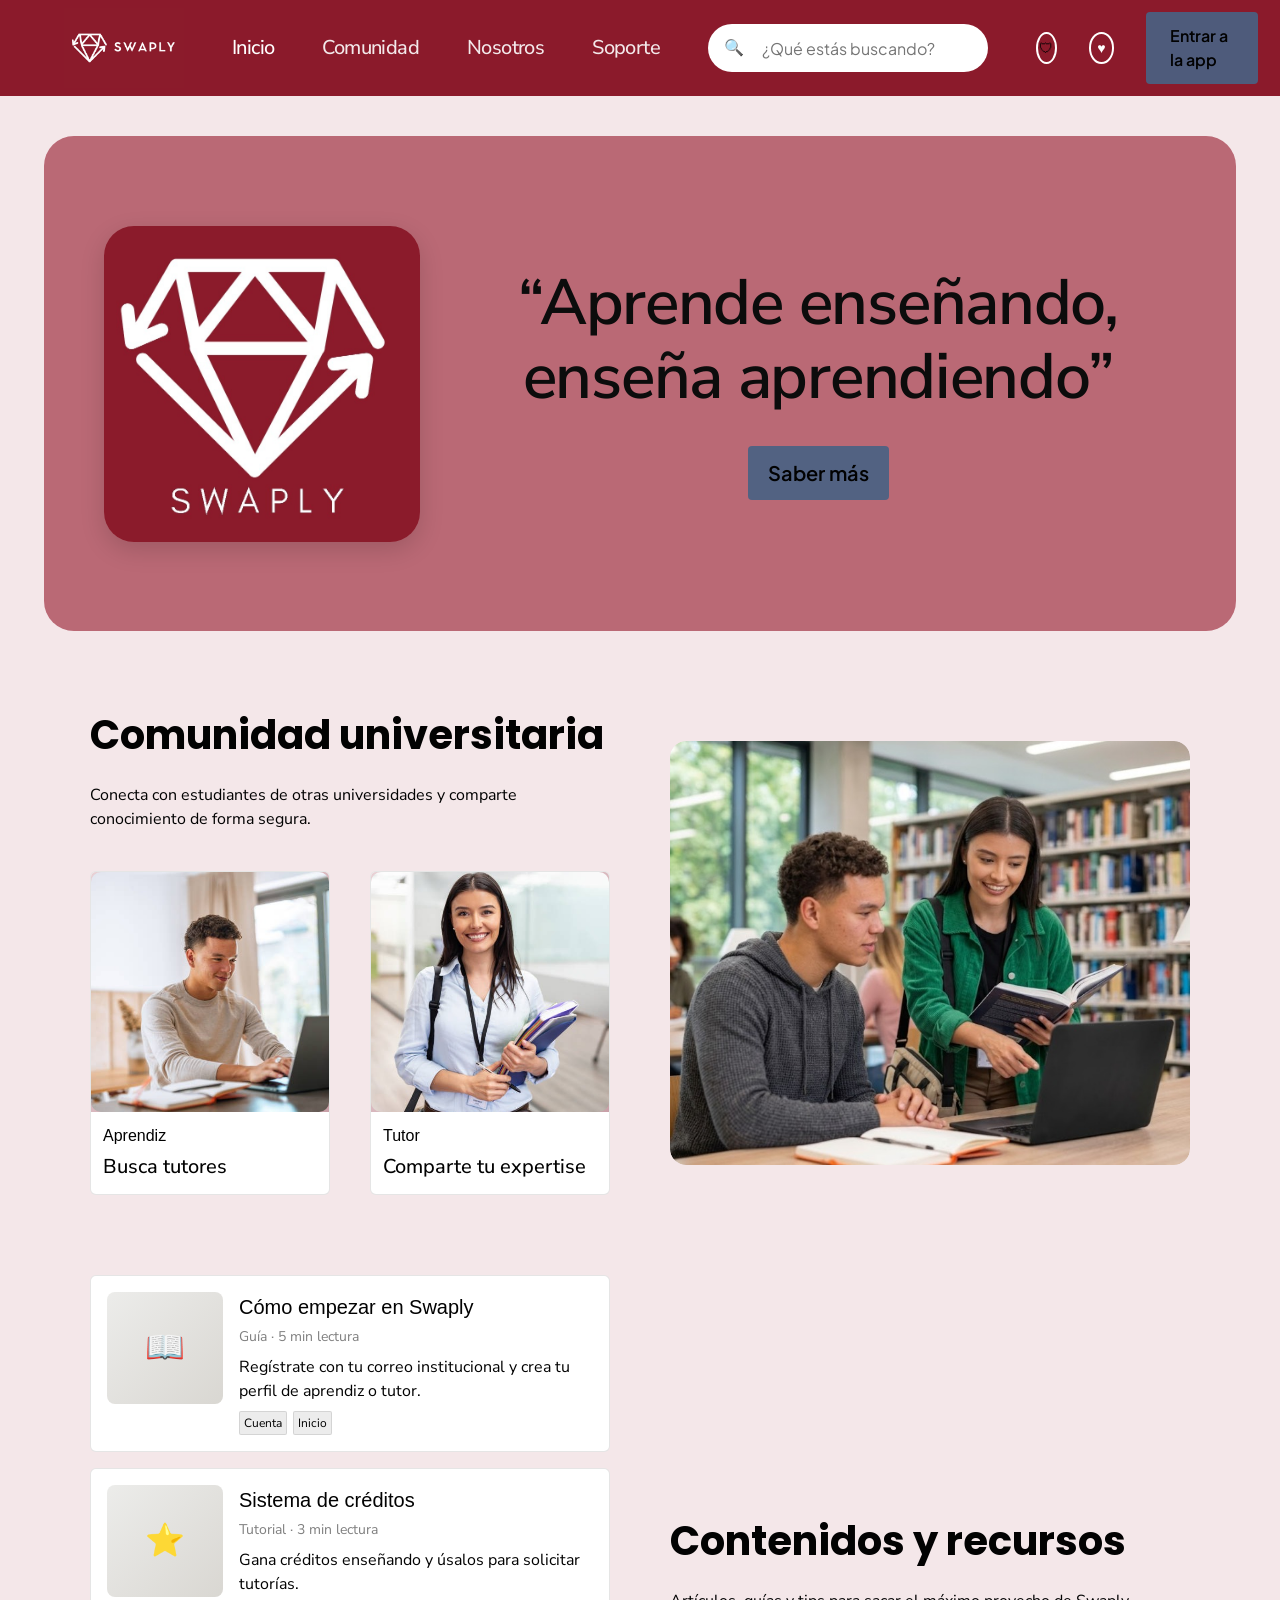
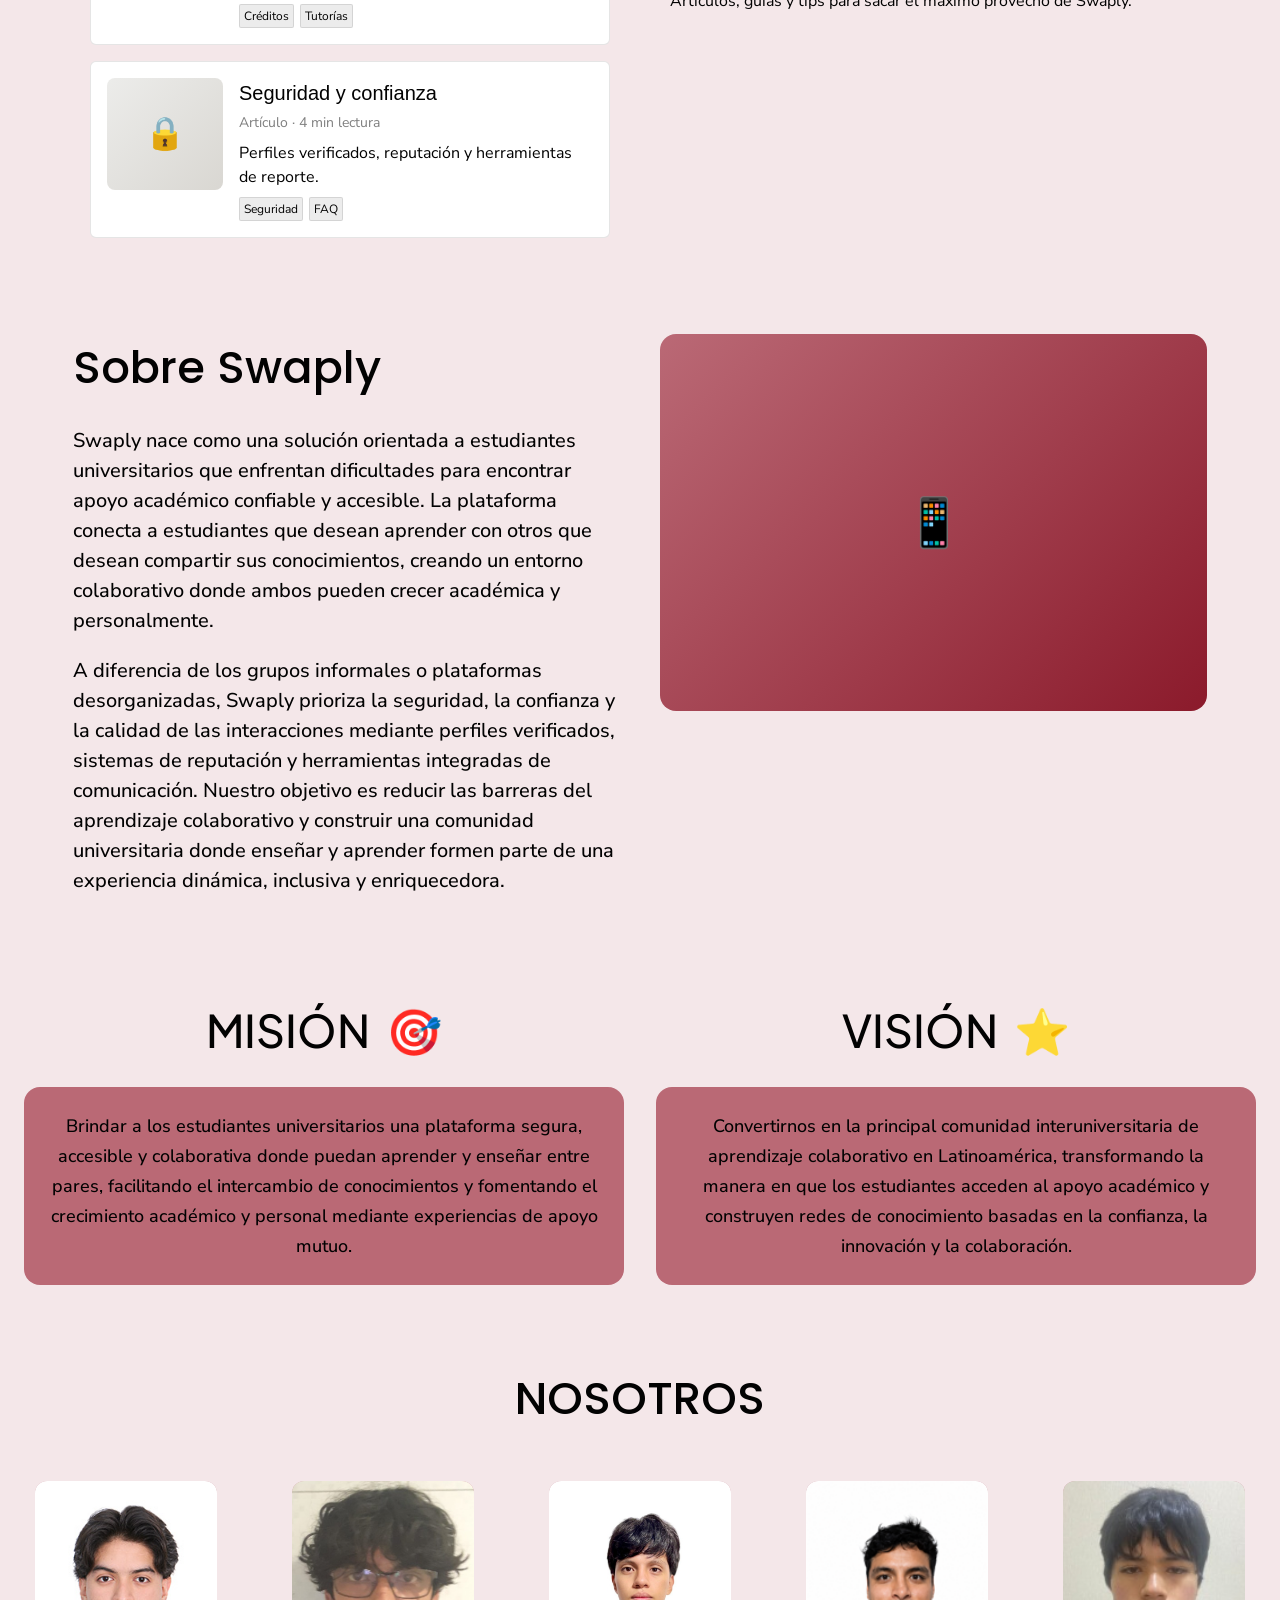
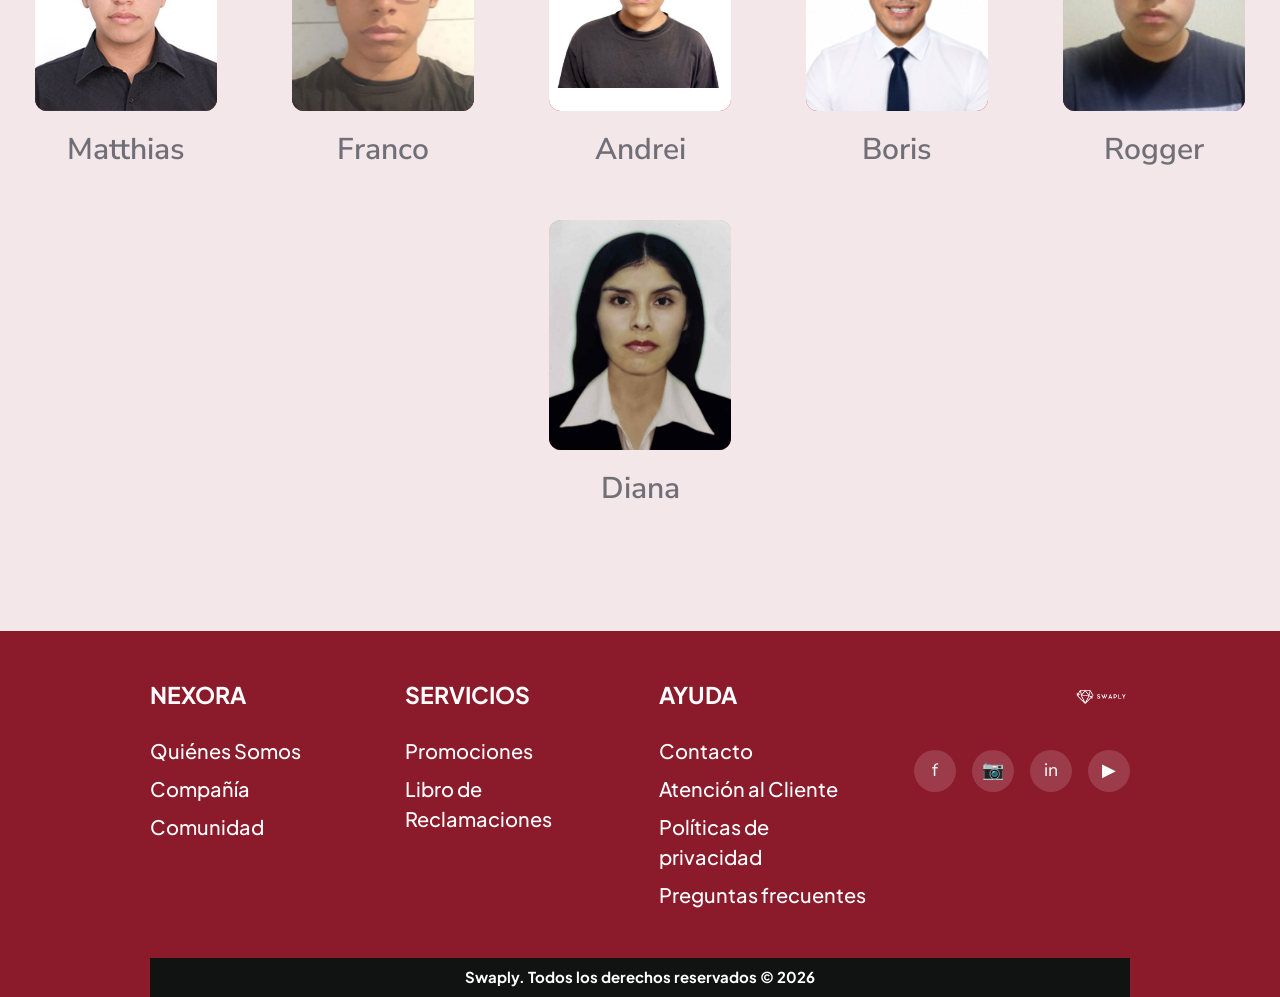
==== public/index.html @ 95879f32 "Add files via upload" ====
<!DOCTYPE html>
<html lang="es">
<head>
  <meta charset="UTF-8">
  <meta name="viewport" content="width=device-width, initial-scale=1.0">
  <title>Swaply — Aprende enseñando, enseña aprendiendo</title>
  <link rel="stylesheet" href="assets/styles/landing.css">
</head>
<body class="landing">

  <header class="landing-header">
    <a href="index.html" class="logo-swaply"><img src="assets/images/header.jpeg" alt="Swaply Logo" style="height: 80px; vertical-align: middle;"></a>

    <nav class="landing-nav">
      <a href="#inicio" class="active">Inicio</a>
      <a href="#comunidad">Comunidad</a>
      <a href="#nosotros">Nosotros</a>
      <a href="#soporte">Soporte</a>
    </nav>

    <div class="search-bar">
      <span>🔍</span>
      <input type="search" placeholder="¿Qué estás buscando?" aria-label="Buscar">
    </div>

    <div class="header-actions">
      <a href="admin-login.html" class="icon-btn" aria-label="Admin" title="Acceso administrador" style="text-decoration:none;">🛡</a>
      <button class="icon-btn" aria-label="Favoritos">♥</button>
      <a href="app.html" class="btn-app">Entrar a la app</a>
    </div>
  </header>

  <main>
    <section class="hero-section" id="inicio">
      <div class="hero-card">
        <img class="hero-logo-img" src="assets/images/logo.jpg" alt="Swaply Logo" aria-hidden="true">
        <div class="hero-content">
          <h1>“Aprende enseñando, enseña aprendiendo”</h1>
          <a href="app.html" class="btn-hero">Saber más</a>
        </div>
      </div>
    </section>

    <section class="section-block" id="comunidad">
      <div class="section-text">
        <h2>Comunidad universitaria</h2>
        <p>Conecta con estudiantes de otras universidades y comparte conocimiento de forma segura.</p>
        <div class="cards-row" style="margin-top: 40px;">
          <article class="product-card">
            <div class="img"><img src="assets/images/Aprendiz.jpeg" alt="Aprendiz" style="width:100%; height:100%; object-fit:cover; border-radius:10px;"></div>
            <div class="info">
              <small>Aprendiz</small>
              <strong>Busca tutores</strong>
            </div>
          </article>
          <article class="product-card">
            <div class="img"><img src="assets/images/Tutores.jpeg" alt="Tutor" style="width:100%; height:100%; object-fit:cover; border-radius:10px;"></div>
            <div class="info">
              <small>Tutor</small>
              <strong>Comparte tu expertise</strong>
            </div>
          </article>
        </div>
      </div>
      <div class="section-image">
        <img src="assets/images/aprendiendo.jpeg" alt="Comunidad universitaria" style="width:100%; height:100%; object-fit:cover; border-radius:16px;">
      </div>
    </section>

    <section class="section-block reverse">
      <div class="section-text">
        <h2>Contenidos y recursos</h2>
        <p>Artículos, guías y tips para sacar el máximo provecho de Swaply.</p>
      </div>
      <div class="section-text">
        <article class="article-card">
          <div class="thumb">📖</div>
          <div>
            <h3>Cómo empezar en Swaply</h3>
            <div class="meta">Guía · 5 min lectura</div>
            <p>Regístrate con tu correo institucional y crea tu perfil de aprendiz o tutor.</p>
            <div class="tags"><span class="tag">Cuenta</span><span class="tag">Inicio</span></div>
          </div>
        </article>
        <article class="article-card">
          <div class="thumb">⭐</div>
          <div>
            <h3>Sistema de créditos</h3>
            <div class="meta">Tutorial · 3 min lectura</div>
            <p>Gana créditos enseñando y úsalos para solicitar tutorías.</p>
            <div class="tags"><span class="tag">Créditos</span><span class="tag">Tutorías</span></div>
          </div>
        </article>
        <article class="article-card">
          <div class="thumb">🔒</div>
          <div>
            <h3>Seguridad y confianza</h3>
            <div class="meta">Artículo · 4 min lectura</div>
            <p>Perfiles verificados, reputación y herramientas de reporte.</p>
            <div class="tags"><span class="tag">Seguridad</span><span class="tag">FAQ</span></div>
          </div>
        </article>
      </div>
    </section>

    <section class="about-section" id="nosotros">
      <div>
        <h2>Sobre Swaply</h2>
        <p>Swaply nace como una solución orientada a estudiantes universitarios que enfrentan dificultades para encontrar apoyo académico confiable y accesible. La plataforma conecta a estudiantes que desean aprender con otros que desean compartir sus conocimientos, creando un entorno colaborativo donde ambos pueden crecer académica y personalmente.</p>
        <p style="margin-top: 16px;">A diferencia de los grupos informales o plataformas desorganizadas, Swaply prioriza la seguridad, la confianza y la calidad de las interacciones mediante perfiles verificados, sistemas de reputación y herramientas integradas de comunicación. Nuestro objetivo es reducir las barreras del aprendizaje colaborativo y construir una comunidad universitaria donde enseñar y aprender formen parte de una experiencia dinámica, inclusiva y enriquecedora.</p>
      </div>
      <div class="about-image" aria-hidden="true">📱</div>
    </section>

    <section class="mv-section">
      <article class="mv-card">
        <h3>MISIÓN <span>🎯</span></h3>
        <div class="mv-box">Brindar a los estudiantes universitarios una plataforma segura, accesible y colaborativa donde puedan aprender y enseñar entre pares, facilitando el intercambio de conocimientos y fomentando el crecimiento académico y personal mediante experiencias de apoyo mutuo.</div>
      </article>
      <article class="mv-card">
        <h3>VISIÓN <span>⭐</span></h3>
        <div class="mv-box">Convertirnos en la principal comunidad interuniversitaria de aprendizaje colaborativo en Latinoamérica, transformando la manera en que los estudiantes acceden al apoyo académico y construyen redes de conocimiento basadas en la confianza, la innovación y la colaboración.</div>
      </article>
    </section>

    <section class="team-section">
      <h2>NOSOTROS</h2>
      <div class="team-grid">
        <div class="team-member">
          <div class="photo"><img src="assets/images/matthias.jpg" alt="Matthias" onerror="this.parentElement.innerHTML='M'"></div>
          <span>Matthias</span>
        </div>
        <div class="team-member">
          <div class="photo"><img src="assets/images/franco.jpeg" alt="Franco" onerror="this.parentElement.innerHTML='F'"></div>
          <span>Franco</span>
        </div>
        <div class="team-member">
          <div class="photo"><img src="assets/images/andrei.jpeg" alt="Andrei" onerror="this.parentElement.innerHTML='A'"></div>
          <span>Andrei</span>
        </div>
        <div class="team-member">
          <div class="photo"><img src="assets/images/Boris.png" alt="Boris" onerror="this.parentElement.innerHTML='B'"></div>
          <span>Boris</span>
        </div>
        <div class="team-member">
          <div class="photo"><img src="assets/images/rogger.jpeg" alt="Rogger" onerror="this.parentElement.innerHTML='R'"></div>
          <span>Rogger</span>
        </div>
        <div class="team-member">
          <div class="photo"><img src="assets/images/diana.jpeg" alt="Diana" onerror="this.parentElement.innerHTML='D'"></div>
          <span>Diana</span>
        </div>
      </div>
    </section>
  </main>

  <footer class="landing-footer" id="soporte">
    <div class="footer-grid">
      <div class="footer-col">
        <h4>NEXORA</h4>
        <ul>
          <li><a href="#nosotros">Quiénes Somos</a></li>
          <li><a href="#comunidad">Compañía</a></li>
          <li><a href="#comunidad">Comunidad</a></li>
        </ul>
      </div>
      <div class="footer-col">
        <h4>SERVICIOS</h4>
        <ul>
          <li><a href="app.html">Promociones</a></li>
          <li><a href="#">Libro de Reclamaciones</a></li>
        </ul>
      </div>
      <div class="footer-col">
        <h4>AYUDA</h4>
        <ul>
          <li><a href="app.html#us47">Contacto</a></li>
          <li><a href="app.html#us47">Atención al Cliente</a></li>
          <li><a href="app.html#us48">Políticas de privacidad</a></li>
          <li><a href="app.html#us47">Preguntas frecuentes</a></li>
        </ul>
      </div>
      <div class="footer-col footer-brand">
        <div class="logo-swaply"><img src="assets/images/header.jpeg" alt="Swaply Logo" style="height: 38px;"></div>
        <div class="footer-social">
          <a href="#" aria-label="Facebook">f</a>
          <a href="#" aria-label="Instagram">📷</a>
          <a href="#" aria-label="LinkedIn">in</a>
          <a href="#" aria-label="YouTube">▶</a>
        </div>
      </div>
    </div>
    <div class="footer-copy">Swaply. Todos los derechos reservados © 2026</div>
  </footer>

</body>
</html>
---- public/assets/styles/landing.css ----
@import url('https://fonts.googleapis.com/css2?family=Nunito+Sans:ital,opsz,wght@0,6..12,400;0,6..12,500;0,6..12,600;0,6..12,700&family=Plus+Jakarta+Sans:wght@400;500;600;700&family=Poppins:wght@500;700&display=swap');

:root {
  --primary: #8B1A2B;
  --primary-soft: rgba(166, 61, 77, 0.74);
  --brand-bg: #F4E7E9;
  --ink: #1A202C;
  --muted: #486284;
  --cta: rgba(72, 98, 132, 0.9);
  --footer-dark: #111212;
  --max-w: 1440px;
}

*, *::before, *::after { box-sizing: border-box; }

html { scroll-behavior: smooth; }

body.landing {
  margin: 0;
  font-family: 'Nunito Sans', system-ui, sans-serif;
  background: var(--brand-bg);
  color: #020202;
  line-height: 1.5;
}

.landing a { text-decoration: none; color: inherit; }

/* Header */
.landing-header {
  display: flex;
  flex-direction: row;
  justify-content: space-between;
  align-items: center;
  padding: 8px 64px;
  gap: 48px;
  background: var(--primary);
  position: sticky;
  top: 0;
  z-index: 100;
}

.logo-swaply {
  font-family: 'Plus Jakarta Sans', sans-serif;
  font-weight: 700;
  font-size: 28px;
  color: #fff;
  letter-spacing: -0.03em;
}

.landing-nav {
  display: flex;
  align-items: center;
  gap: 48px;
  flex: 1;
  justify-content: center;
}

.landing-nav a {
  font-size: 20px;
  font-weight: 500;
  color: #fff;
  letter-spacing: -0.03em;
  opacity: 0.9;
  transition: opacity 0.2s;
}

.landing-nav a:hover,
.landing-nav a.active { opacity: 1; }

.search-bar {
  display: flex;
  align-items: center;
  padding: 12px 24px 12px 16px;
  gap: 16px;
  background: #fff;
  border-radius: 40px;
  min-width: 280px;
}

.search-bar input {
  border: none;
  outline: none;
  font-family: 'Plus Jakarta Sans', sans-serif;
  font-size: 16px;
  color: var(--muted);
  width: 100%;
  background: transparent;
}

.header-actions {
  display: flex;
  align-items: center;
  gap: 32px;
}

.icon-btn {
  width: 32px;
  height: 32px;
  border: 2px solid #fff;
  border-radius: 50%;
  background: transparent;
  color: #fff;
  cursor: pointer;
  display: flex;
  align-items: center;
  justify-content: center;
  font-size: 14px;
}

.btn-app {
  background: var(--cta);
  color: #fff;
  font-family: 'Plus Jakarta Sans', sans-serif;
  font-weight: 600;
  font-size: 16px;
  padding: 12px 24px;
  border: none;
  border-radius: 4px;
  cursor: pointer;
  transition: background 0.2s;
}

.btn-app:hover { background: #486284; }

/* Hero */
.hero-section {
  max-width: var(--max-w);
  margin: 40px auto 0;
  padding: 0 44px;
}

.hero-card {
  position: relative;
  background: var(--primary-soft);
  border-radius: 30px;
  min-height: 495px;
  display: flex;
  align-items: center;
  overflow: hidden;
  padding: 40px 60px;
  gap: 40px;
}

.hero-logo-img {
  width: 316px;
  height: 316px;
  border-radius: 30px;
  object-fit: cover;
  flex-shrink: 0;
  box-shadow: 0 8px 24px rgba(0,0,0,0.15);
}

.hero-content {
  flex: 1;
  text-align: center;
}

.hero-content h1 {
  font-family: 'Nunito Sans', sans-serif;
  font-weight: 600;
  font-size: clamp(36px, 5vw, 75px);
  line-height: 1.15;
  letter-spacing: -0.02em;
  color: #0C0C0C;
  margin: 0 0 32px;
}

.btn-hero {
  display: inline-flex;
  align-items: center;
  justify-content: center;
  padding: 12px 20px;
  background: var(--cta);
  border-radius: 4px;
  color: #fff;
  font-family: 'Plus Jakarta Sans', sans-serif;
  font-weight: 600;
  font-size: 20px;
  border: none;
  cursor: pointer;
}

/* Products & Contents sections */
.section-block {
  max-width: 1220px;
  margin: 80px auto;
  padding: 0 60px;
  display: flex;
  gap: 60px;
  align-items: center;
  flex-wrap: wrap;
  justify-content: center;
}

.section-block.reverse { flex-direction: row-reverse; }

.section-text { flex: 1; min-width: 280px; max-width: 520px; }

.section-text h2 {
  font-family: 'Poppins', sans-serif;
  font-weight: 700;
  font-size: 40px;
  line-height: 1.2;
  margin: 0 0 24px;
}

.section-text p {
  font-size: 16px;
  line-height: 24px;
  margin: 0;
}

.cards-row {
  display: flex;
  gap: 40px;
  flex-wrap: wrap;
}

.product-card {
  width: 240px;
  border: 1px solid rgba(0,0,0,0.1);
  border-radius: 6px;
  overflow: hidden;
  background: #fff;
}

.product-card .img {
  height: 240px;
  background: linear-gradient(135deg, #e8d0d4, #c9a0a8);
  display: flex;
  align-items: center;
  justify-content: center;
  font-size: 48px;
  overflow: hidden;
  padding: 0;
}

.product-card .img img {
  width: 100%;
  height: 100%;
  object-fit: cover;
  display: block;
}

.product-card .info { padding: 12px; }

.product-card .info small {
  font-family: 'Roboto', sans-serif;
  font-size: 16px;
  color: #000;
}

.product-card .info strong {
  display: block;
  font-size: 20px;
  font-weight: 500;
  margin-top: 4px;
}

.section-image {
  flex: 1;
  min-width: 280px;
  max-width: 520px;
  border-radius: 16px;
  overflow: hidden;
}

.section-image img {
  width: 100%;
  height: 400px;
  object-fit: cover;
  border-radius: 16px;
  display: block;
}

.section-image .img-large {
  width: 100%;
  max-width: 391px;
  height: 400px;
  border-radius: 12px;
  background: linear-gradient(160deg, #d4a0aa, #8B1A2B);
  display: flex;
  align-items: center;
  justify-content: center;
  color: #fff;
  font-size: 64px;
}

.article-card {
  display: flex;
  gap: 16px;
  padding: 16px;
  border: 1px solid rgba(0,0,0,0.1);
  border-radius: 6px;
  background: #fff;
  margin-bottom: 16px;
}

.article-card .thumb {
  width: 116px;
  height: 112px;
  border-radius: 8px;
  background: linear-gradient(135deg, #ececea, #d9d7d2);
  flex-shrink: 0;
  display: flex;
  align-items: center;
  justify-content: center;
  font-size: 32px;
}

.article-card h3 {
  font-family: 'Roboto', sans-serif;
  font-weight: 500;
  font-size: 20px;
  margin: 0 0 4px;
}

.article-card .meta { font-size: 14px; color: rgba(0,0,0,0.5); margin-bottom: 8px; }

.article-card p { font-size: 16px; margin: 0 0 8px; }

.tags { display: flex; gap: 6px; flex-wrap: wrap; }

.tag {
  padding: 2px 4px;
  font-size: 12px;
  background: rgba(217,217,217,0.5);
  border: 0.5px solid rgba(0,0,0,0.1);
  border-radius: 2px;
}

/* About */
.about-section {
  max-width: var(--max-w);
  margin: 80px auto;
  padding: 0 73px;
  display: grid;
  grid-template-columns: 1fr 1fr;
  gap: 40px;
  align-items: start;
}

.about-section h2 {
  font-family: 'Poppins', sans-serif;
  font-weight: 500;
  font-size: 45px;
  margin: 0 0 24px;
}

.about-section p {
  font-size: 20px;
  line-height: 30px;
  font-weight: 500;
}

.about-image {
  width: 100%;
  max-width: 670px;
  height: 377px;
  border-radius: 16px;
  background: linear-gradient(135deg, var(--primary-soft), var(--primary));
  display: flex;
  align-items: center;
  justify-content: center;
  color: #fff;
  font-size: 48px;
}

/* Mission / Vision */
.mv-section {
  max-width: 1312px;
  margin: 60px auto;
  padding: 0 24px;
  display: flex;
  gap: 32px;
  flex-wrap: wrap;
  justify-content: center;
}

.mv-card { flex: 1; min-width: 300px; max-width: 640px; text-align: center; }

.mv-card h3 {
  font-family: 'Plus Jakarta Sans', sans-serif;
  font-weight: 500;
  font-size: 45px;
  display: flex;
  align-items: center;
  justify-content: center;
  gap: 16px;
  margin: 0 0 24px;
}

.mv-box {
  background: var(--primary-soft);
  border-radius: 16px;
  padding: 24px;
  font-size: 18px;
  line-height: 30px;
  font-weight: 500;
}

/* Team */
.team-section {
  max-width: var(--max-w);
  margin: 80px auto 120px;
  padding: 0 24px;
  text-align: center;
}

.team-section h2 {
  font-family: 'Poppins', sans-serif;
  font-weight: 500;
  font-size: 45px;
  margin-bottom: 48px;
}

.team-grid {
  display: flex;
  flex-wrap: wrap;
  justify-content: center;
  gap: 48px 64px;
}

.team-member {
  width: 193px;
}

.team-member .photo {
  width: 182px;
  height: 230px;
  margin: 0 auto 16px;
  border-radius: 12px;
  background: linear-gradient(180deg, #d4a0aa, #8B1A2B);
  display: flex;
  align-items: center;
  justify-content: center;
  color: #fff;
  font-size: 48px;
  font-weight: 700;
  overflow: hidden;
}

.team-member .photo img {
  width: 100%;
  height: 100%;
  object-fit: cover;
  object-position: center top;
  display: block;
}

.team-member span {
  font-weight: 600;
  font-size: 30px;
  color: var(--ink);
  opacity: 0.6;
}

/* Footer */
.landing-footer {
  background: var(--primary);
  color: #fff;
  padding: 47px 150px 0;
}

.footer-grid {
  display: grid;
  grid-template-columns: repeat(4, 1fr);
  gap: 40px;
  max-width: 1140px;
  margin: 0 auto;
  padding-bottom: 40px;
}

.footer-col h4 {
  font-family: 'Plus Jakarta Sans', sans-serif;
  font-weight: 700;
  font-size: 23px;
  margin: 0 0 24px;
}

.footer-col ul {
  list-style: none;
  padding: 0;
  margin: 0;
}

.footer-col li {
  font-size: 20px;
  font-weight: 500;
  margin-bottom: 8px;
  font-family: 'Plus Jakarta Sans', sans-serif;
}

.footer-col li a:hover { text-decoration: underline; }

.footer-brand {
  text-align: right;
}

.footer-social {
  display: flex;
  gap: 16px;
  justify-content: flex-end;
  margin-top: 24px;
}

.footer-social a {
  width: 42px;
  height: 42px;
  border-radius: 50%;
  background: rgba(255,255,255,0.15);
  display: flex;
  align-items: center;
  justify-content: center;
  font-size: 18px;
}

.footer-copy {
  background: var(--footer-dark);
  text-align: center;
  padding: 8px;
  font-family: 'Plus Jakarta Sans', sans-serif;
  font-weight: 700;
  font-size: 15px;
}

@media (max-width: 1024px) {
  .landing-header { padding: 16px 24px; flex-wrap: wrap; }
  .landing-nav { order: 3; width: 100%; justify-content: center; flex-wrap: wrap; gap: 24px; }
  .search-bar { display: none; }
  .about-section { grid-template-columns: 1fr; }
  .footer-grid { grid-template-columns: 1fr 1fr; }
  .hero-card { flex-direction: column; text-align: center; }
}

@media (max-width: 640px) {
  .header-actions .btn-app { display: none; }
  .footer-grid { grid-template-columns: 1fr; }
  .landing-footer { padding: 32px 24px 0; }
}

#inicio, #comunidad, #nosotros, #soporte {
  scroll-margin-top: 140px;
}
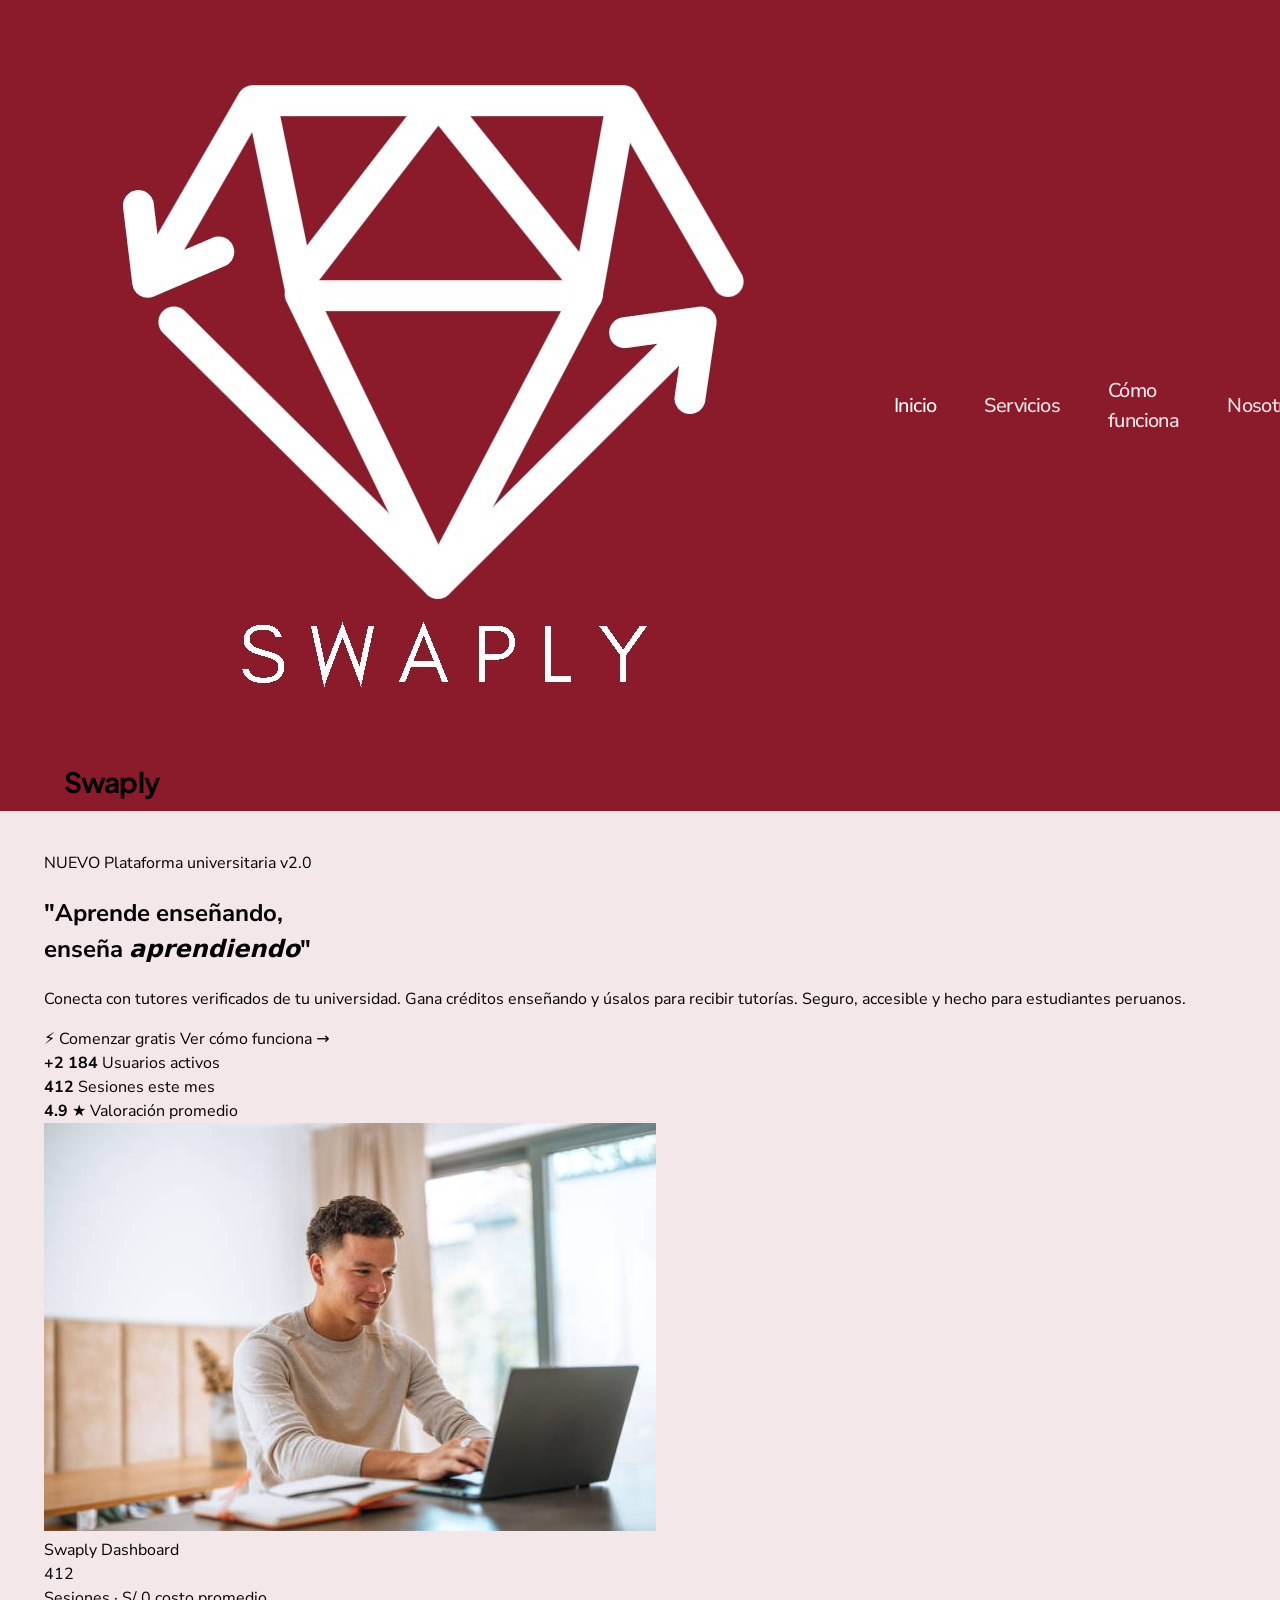
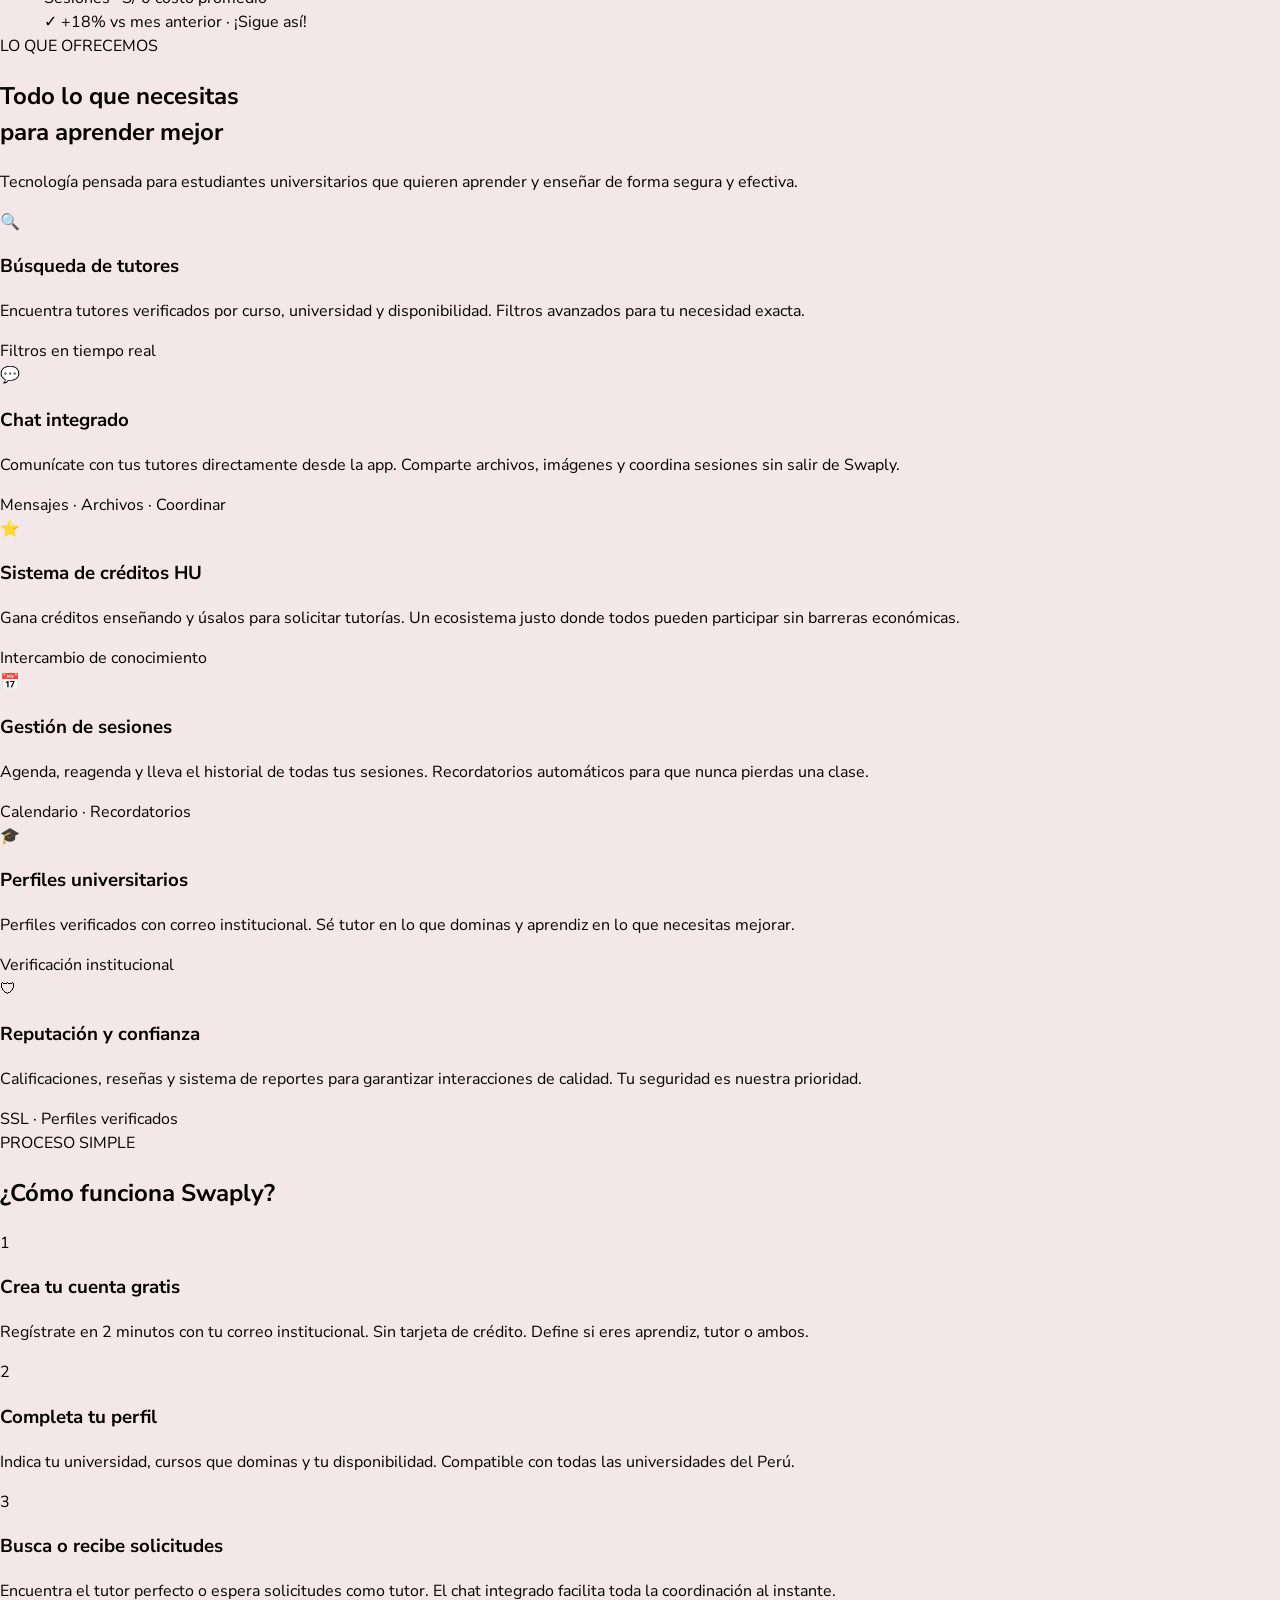
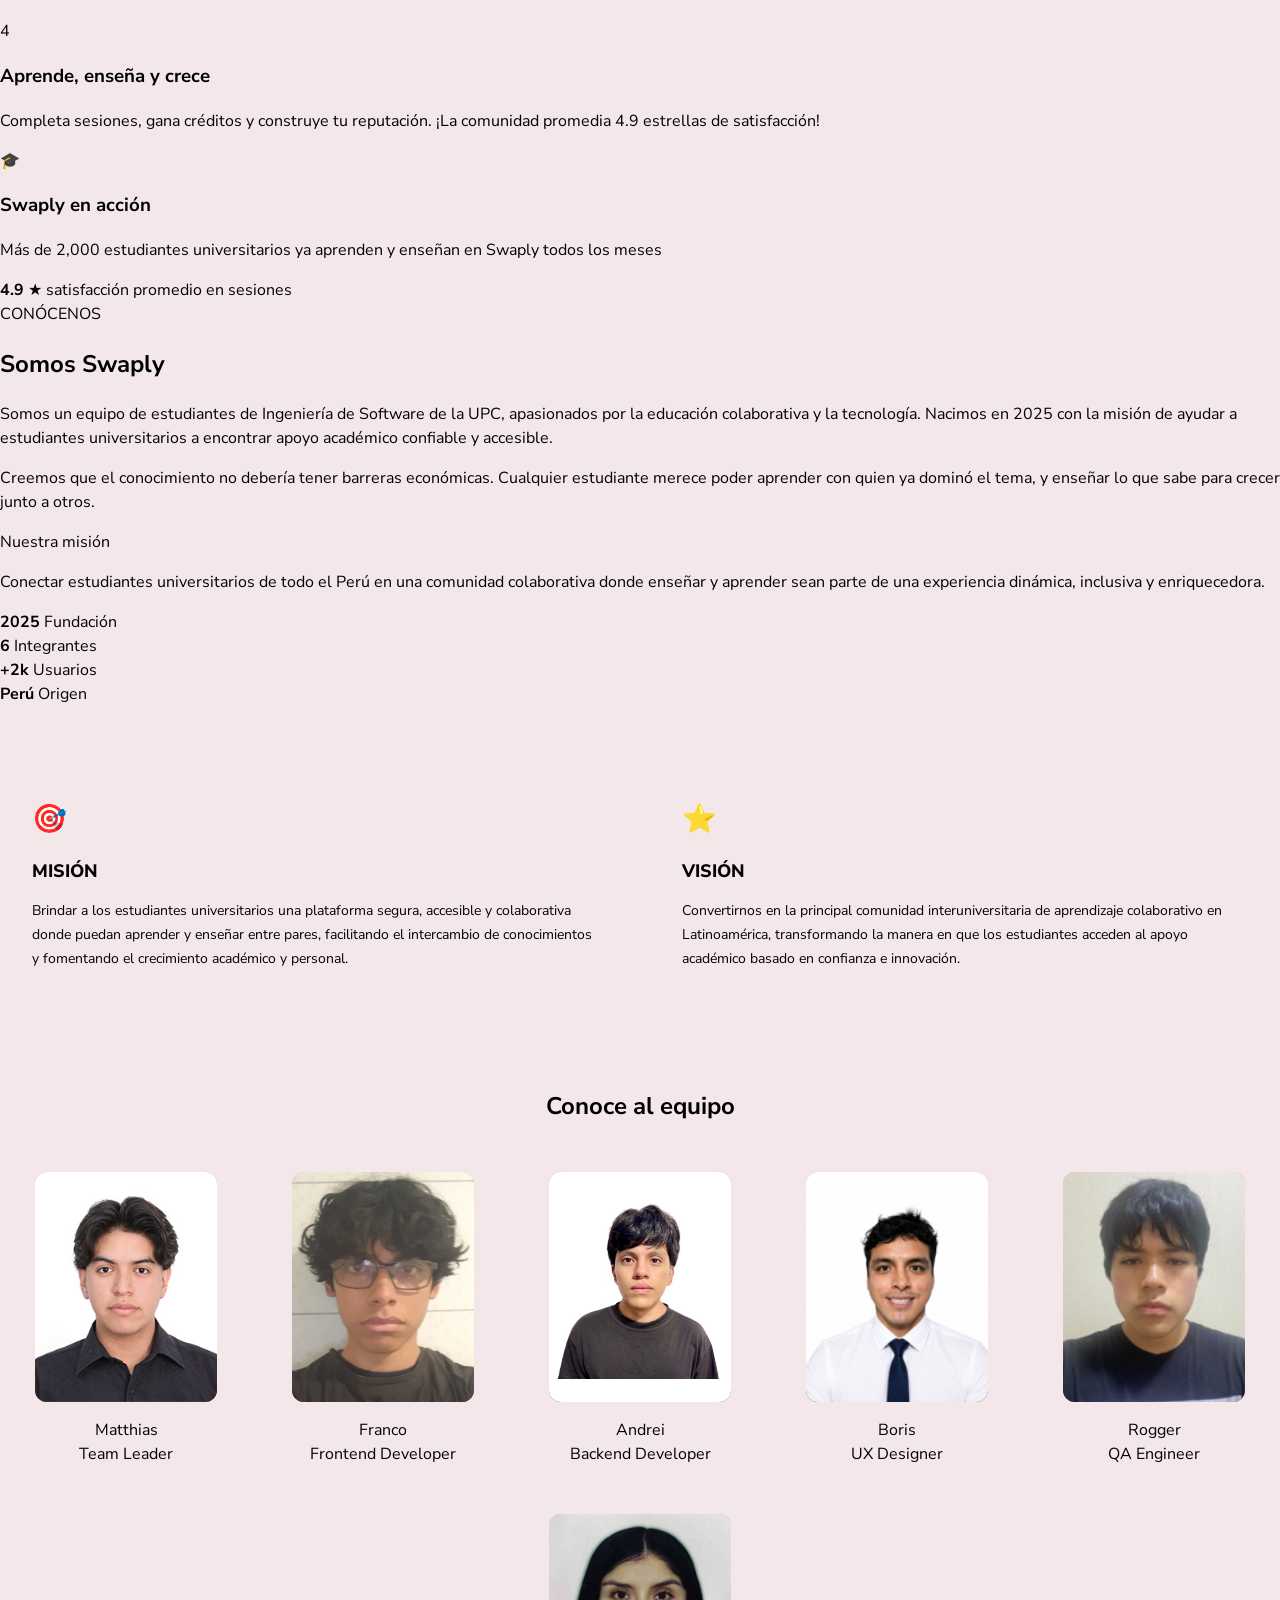
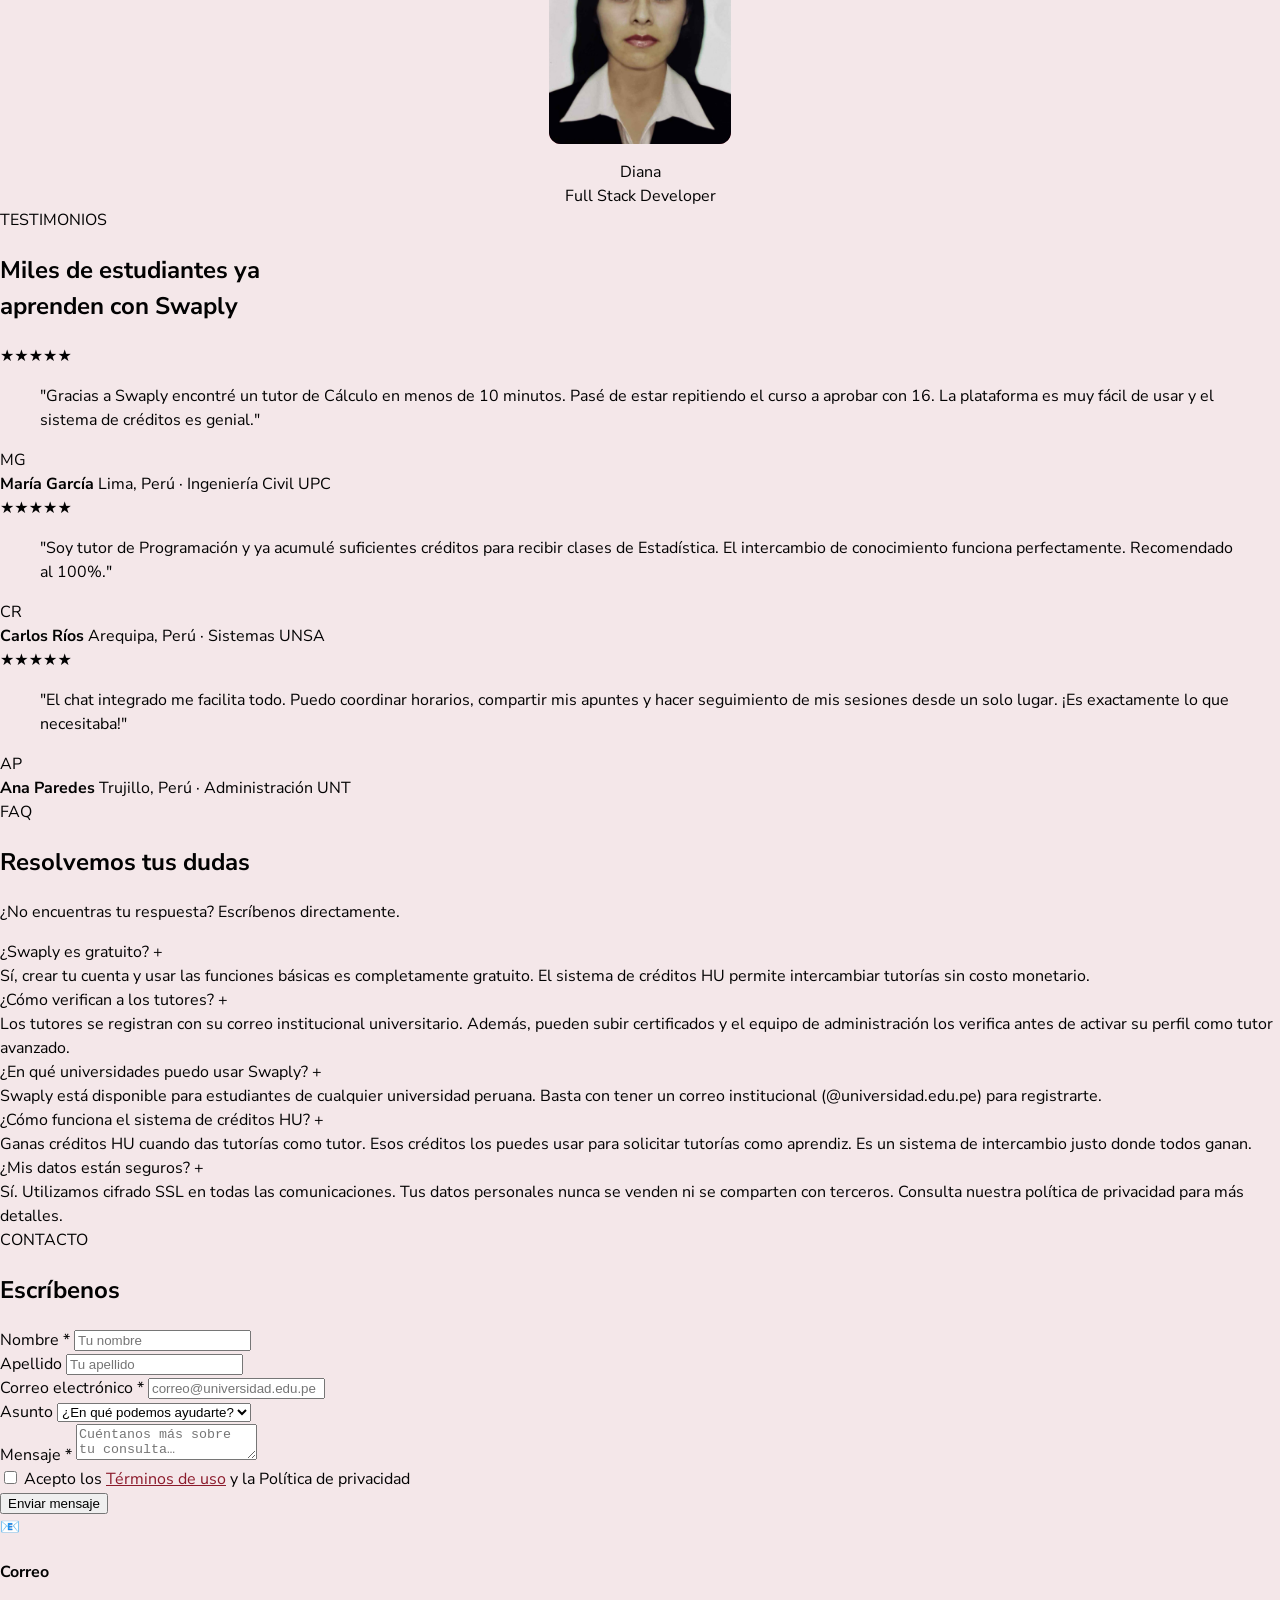
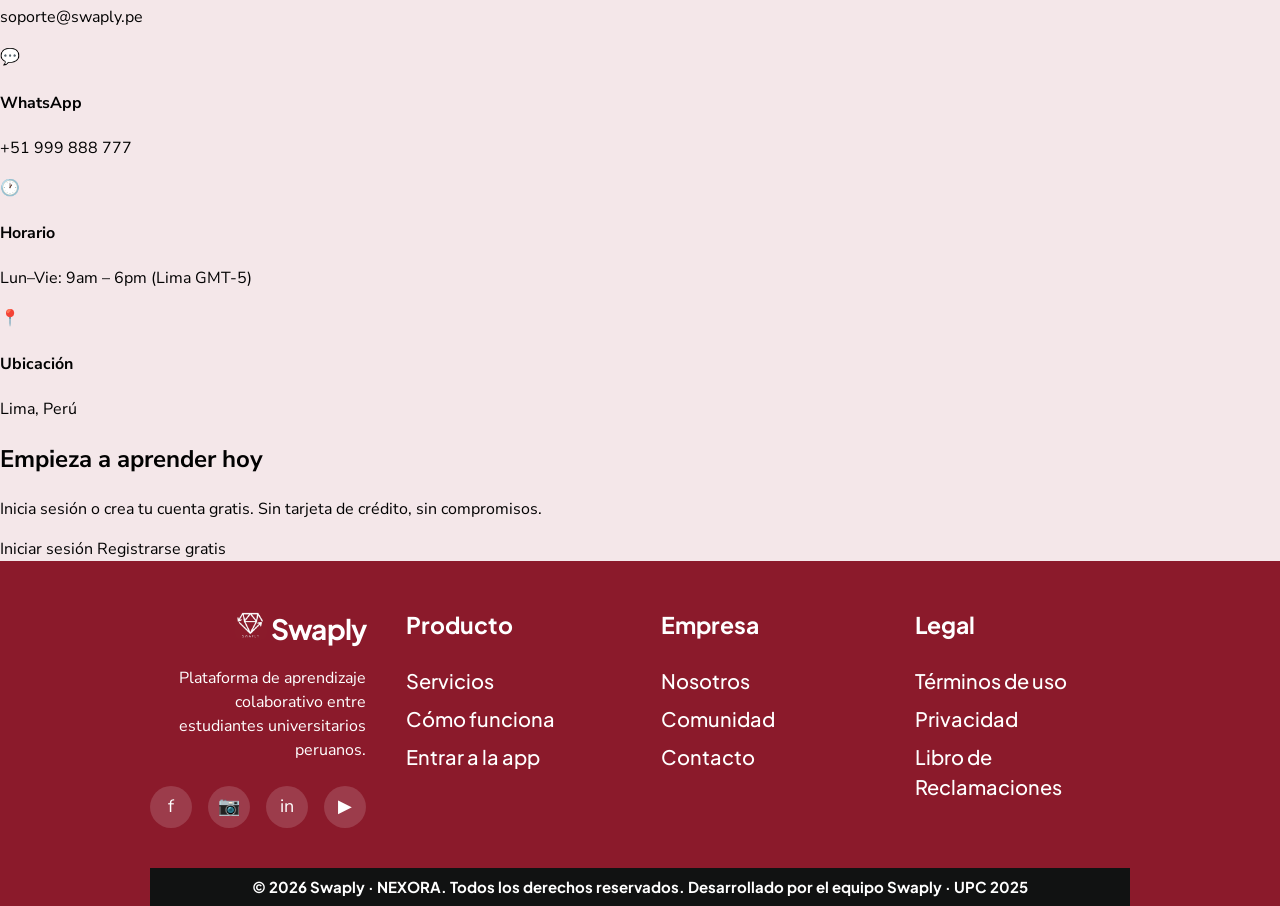
==== commit 3e5a5685: "Update print statement from 'Hello' to 'Goodbye'" ====
--- a/public/index.html
+++ b/public/index.html
@@ -8,180 +8,434 @@
 </head>
 <body class="landing">
 
-  <header class="landing-header">
-    <a href="index.html" class="logo-swaply"><img src="assets/images/header.jpeg" alt="Swaply Logo" style="height: 80px; vertical-align: middle;"></a>
-
+  <!-- NAV -->
+  <header class="landing-header" id="inicio">
+    <a href="index.html" class="logo-swaply">
+      <img src="assets/images/logo.jpg" alt="Swaply">
+      Swaply
+    </a>
     <nav class="landing-nav">
       <a href="#inicio" class="active">Inicio</a>
-      <a href="#comunidad">Comunidad</a>
+      <a href="#servicios">Servicios</a>
+      <a href="#como-funciona">Cómo funciona</a>
       <a href="#nosotros">Nosotros</a>
-      <a href="#soporte">Soporte</a>
+      <a href="#soporte">Contacto</a>
     </nav>
-
-    <div class="search-bar">
-      <span>🔍</span>
-      <input type="search" placeholder="¿Qué estás buscando?" aria-label="Buscar">
-    </div>
-
     <div class="header-actions">
       <a href="admin-login.html" class="icon-btn" aria-label="Admin" title="Acceso administrador" style="text-decoration:none;">🛡</a>
-      <button class="icon-btn" aria-label="Favoritos">♥</button>
+      <a href="app.html" class="btn-ghost">Iniciar sesión</a>
       <a href="app.html" class="btn-app">Entrar a la app</a>
     </div>
   </header>
 
   <main>
-    <section class="hero-section" id="inicio">
-      <div class="hero-card">
-        <img class="hero-logo-img" src="assets/images/logo.jpg" alt="Swaply Logo" aria-hidden="true">
-        <div class="hero-content">
-          <h1>“Aprende enseñando, enseña aprendiendo”</h1>
-          <a href="app.html" class="btn-hero">Saber más</a>
-        </div>
-      </div>
-    </section>
-
-    <section class="section-block" id="comunidad">
-      <div class="section-text">
-        <h2>Comunidad universitaria</h2>
-        <p>Conecta con estudiantes de otras universidades y comparte conocimiento de forma segura.</p>
-        <div class="cards-row" style="margin-top: 40px;">
-          <article class="product-card">
-            <div class="img"><img src="assets/images/Aprendiz.jpeg" alt="Aprendiz" style="width:100%; height:100%; object-fit:cover; border-radius:10px;"></div>
-            <div class="info">
-              <small>Aprendiz</small>
-              <strong>Busca tutores</strong>
-            </div>
-          </article>
-          <article class="product-card">
-            <div class="img"><img src="assets/images/Tutores.jpeg" alt="Tutor" style="width:100%; height:100%; object-fit:cover; border-radius:10px;"></div>
-            <div class="info">
-              <small>Tutor</small>
-              <strong>Comparte tu expertise</strong>
-            </div>
-          </article>
-        </div>
-      </div>
-      <div class="section-image">
-        <img src="assets/images/aprendiendo.jpeg" alt="Comunidad universitaria" style="width:100%; height:100%; object-fit:cover; border-radius:16px;">
-      </div>
-    </section>
-
-    <section class="section-block reverse">
-      <div class="section-text">
-        <h2>Contenidos y recursos</h2>
-        <p>Artículos, guías y tips para sacar el máximo provecho de Swaply.</p>
-      </div>
-      <div class="section-text">
-        <article class="article-card">
-          <div class="thumb">📖</div>
-          <div>
-            <h3>Cómo empezar en Swaply</h3>
-            <div class="meta">Guía · 5 min lectura</div>
-            <p>Regístrate con tu correo institucional y crea tu perfil de aprendiz o tutor.</p>
-            <div class="tags"><span class="tag">Cuenta</span><span class="tag">Inicio</span></div>
-          </div>
-        </article>
-        <article class="article-card">
-          <div class="thumb">⭐</div>
-          <div>
-            <h3>Sistema de créditos</h3>
-            <div class="meta">Tutorial · 3 min lectura</div>
-            <p>Gana créditos enseñando y úsalos para solicitar tutorías.</p>
-            <div class="tags"><span class="tag">Créditos</span><span class="tag">Tutorías</span></div>
-          </div>
-        </article>
-        <article class="article-card">
-          <div class="thumb">🔒</div>
-          <div>
-            <h3>Seguridad y confianza</h3>
-            <div class="meta">Artículo · 4 min lectura</div>
-            <p>Perfiles verificados, reputación y herramientas de reporte.</p>
-            <div class="tags"><span class="tag">Seguridad</span><span class="tag">FAQ</span></div>
-          </div>
-        </article>
-      </div>
-    </section>
-
-    <section class="about-section" id="nosotros">
-      <div>
-        <h2>Sobre Swaply</h2>
-        <p>Swaply nace como una solución orientada a estudiantes universitarios que enfrentan dificultades para encontrar apoyo académico confiable y accesible. La plataforma conecta a estudiantes que desean aprender con otros que desean compartir sus conocimientos, creando un entorno colaborativo donde ambos pueden crecer académica y personalmente.</p>
-        <p style="margin-top: 16px;">A diferencia de los grupos informales o plataformas desorganizadas, Swaply prioriza la seguridad, la confianza y la calidad de las interacciones mediante perfiles verificados, sistemas de reputación y herramientas integradas de comunicación. Nuestro objetivo es reducir las barreras del aprendizaje colaborativo y construir una comunidad universitaria donde enseñar y aprender formen parte de una experiencia dinámica, inclusiva y enriquecedora.</p>
-      </div>
-      <div class="about-image" aria-hidden="true">📱</div>
-    </section>
-
-    <section class="mv-section">
-      <article class="mv-card">
-        <h3>MISIÓN <span>🎯</span></h3>
-        <div class="mv-box">Brindar a los estudiantes universitarios una plataforma segura, accesible y colaborativa donde puedan aprender y enseñar entre pares, facilitando el intercambio de conocimientos y fomentando el crecimiento académico y personal mediante experiencias de apoyo mutuo.</div>
-      </article>
-      <article class="mv-card">
-        <h3>VISIÓN <span>⭐</span></h3>
-        <div class="mv-box">Convertirnos en la principal comunidad interuniversitaria de aprendizaje colaborativo en Latinoamérica, transformando la manera en que los estudiantes acceden al apoyo académico y construyen redes de conocimiento basadas en la confianza, la innovación y la colaboración.</div>
-      </article>
-    </section>
-
-    <section class="team-section">
-      <h2>NOSOTROS</h2>
-      <div class="team-grid">
-        <div class="team-member">
-          <div class="photo"><img src="assets/images/matthias.jpg" alt="Matthias" onerror="this.parentElement.innerHTML='M'"></div>
-          <span>Matthias</span>
-        </div>
-        <div class="team-member">
-          <div class="photo"><img src="assets/images/franco.jpeg" alt="Franco" onerror="this.parentElement.innerHTML='F'"></div>
-          <span>Franco</span>
-        </div>
-        <div class="team-member">
-          <div class="photo"><img src="assets/images/andrei.jpeg" alt="Andrei" onerror="this.parentElement.innerHTML='A'"></div>
-          <span>Andrei</span>
-        </div>
-        <div class="team-member">
-          <div class="photo"><img src="assets/images/Boris.png" alt="Boris" onerror="this.parentElement.innerHTML='B'"></div>
-          <span>Boris</span>
-        </div>
-        <div class="team-member">
-          <div class="photo"><img src="assets/images/rogger.jpeg" alt="Rogger" onerror="this.parentElement.innerHTML='R'"></div>
-          <span>Rogger</span>
-        </div>
-        <div class="team-member">
-          <div class="photo"><img src="assets/images/diana.jpeg" alt="Diana" onerror="this.parentElement.innerHTML='D'"></div>
-          <span>Diana</span>
-        </div>
-      </div>
-    </section>
+
+    <!-- HERO -->
+    <section class="hero-section">
+      <div class="hero-inner">
+        <div class="hero-text">
+          <div class="hero-badge">
+            <span>NUEVO</span> Plataforma universitaria v2.0
+          </div>
+          <h1>"Aprende enseñando,<br>enseña <em>aprendiendo</em>"</h1>
+          <p>Conecta con tutores verificados de tu universidad. Gana créditos enseñando y úsalos para recibir tutorías. Seguro, accesible y hecho para estudiantes peruanos.</p>
+          <div class="hero-ctas">
+            <a href="app.html" class="btn-hero-primary">⚡ Comenzar gratis</a>
+            <a href="#como-funciona" class="btn-hero-outline">Ver cómo funciona →</a>
+          </div>
+          <div class="hero-stats">
+            <div class="hero-stat">
+              <strong>+2 184</strong>
+              <span>Usuarios activos</span>
+            </div>
+            <div class="hero-stat">
+              <strong>412</strong>
+              <span>Sesiones este mes</span>
+            </div>
+            <div class="hero-stat">
+              <strong>4.9 ★</strong>
+              <span>Valoración promedio</span>
+            </div>
+          </div>
+        </div>
+        <div class="hero-visual">
+          <div class="hero-phone">
+            <img src="assets/images/Aprendiz.jpeg" alt="App Swaply">
+          </div>
+          <div class="hero-card-float">
+            <div class="label">Swaply Dashboard</div>
+            <div class="value">412</div>
+            <div class="sub">Sesiones · S/ 0 costo promedio</div>
+            <div class="hero-bar"><div class="hero-bar-fill"></div></div>
+            <div class="hero-pill">✓ +18% vs mes anterior · ¡Sigue así!</div>
+          </div>
+        </div>
+      </div>
+    </section>
+
+    <!-- SERVICIOS -->
+    <section class="section" id="servicios">
+      <div class="inner">
+        <div class="section-header centered">
+          <div class="section-tag">LO QUE OFRECEMOS</div>
+          <h2 class="section-title">Todo lo que necesitas<br>para aprender mejor</h2>
+          <p class="section-sub">Tecnología pensada para estudiantes universitarios que quieren aprender y enseñar de forma segura y efectiva.</p>
+        </div>
+        <div class="features-grid">
+          <div class="feat-card">
+            <div class="feat-icon">🔍</div>
+            <h3>Búsqueda de tutores</h3>
+            <p>Encuentra tutores verificados por curso, universidad y disponibilidad. Filtros avanzados para tu necesidad exacta.</p>
+            <span class="feat-tag">Filtros en tiempo real</span>
+          </div>
+          <div class="feat-card featured">
+            <div class="feat-icon">💬</div>
+            <h3>Chat integrado</h3>
+            <p>Comunícate con tus tutores directamente desde la app. Comparte archivos, imágenes y coordina sesiones sin salir de Swaply.</p>
+            <span class="feat-tag">Mensajes · Archivos · Coordinar</span>
+          </div>
+          <div class="feat-card">
+            <div class="feat-icon">⭐</div>
+            <h3>Sistema de créditos HU</h3>
+            <p>Gana créditos enseñando y úsalos para solicitar tutorías. Un ecosistema justo donde todos pueden participar sin barreras económicas.</p>
+            <span class="feat-tag">Intercambio de conocimiento</span>
+          </div>
+          <div class="feat-card">
+            <div class="feat-icon">📅</div>
+            <h3>Gestión de sesiones</h3>
+            <p>Agenda, reagenda y lleva el historial de todas tus sesiones. Recordatorios automáticos para que nunca pierdas una clase.</p>
+            <span class="feat-tag">Calendario · Recordatorios</span>
+          </div>
+          <div class="feat-card">
+            <div class="feat-icon">🎓</div>
+            <h3>Perfiles universitarios</h3>
+            <p>Perfiles verificados con correo institucional. Sé tutor en lo que dominas y aprendiz en lo que necesitas mejorar.</p>
+            <span class="feat-tag">Verificación institucional</span>
+          </div>
+          <div class="feat-card">
+            <div class="feat-icon">🛡</div>
+            <h3>Reputación y confianza</h3>
+            <p>Calificaciones, reseñas y sistema de reportes para garantizar interacciones de calidad. Tu seguridad es nuestra prioridad.</p>
+            <span class="feat-tag">SSL · Perfiles verificados</span>
+          </div>
+        </div>
+      </div>
+    </section>
+
+    <!-- CÓMO FUNCIONA -->
+    <section class="section bg-soft" id="como-funciona">
+      <div class="inner">
+        <div class="section-header">
+          <div class="section-tag">PROCESO SIMPLE</div>
+          <h2 class="section-title">¿Cómo funciona Swaply?</h2>
+        </div>
+        <div class="how-grid">
+          <div class="steps-list">
+            <div class="step">
+              <div class="step-num">1</div>
+              <div class="step-body">
+                <h3>Crea tu cuenta gratis</h3>
+                <p>Regístrate en 2 minutos con tu correo institucional. Sin tarjeta de crédito. Define si eres aprendiz, tutor o ambos.</p>
+              </div>
+            </div>
+            <div class="step">
+              <div class="step-num">2</div>
+              <div class="step-body">
+                <h3>Completa tu perfil</h3>
+                <p>Indica tu universidad, cursos que dominas y tu disponibilidad. Compatible con todas las universidades del Perú.</p>
+              </div>
+            </div>
+            <div class="step">
+              <div class="step-num">3</div>
+              <div class="step-body">
+                <h3>Busca o recibe solicitudes</h3>
+                <p>Encuentra el tutor perfecto o espera solicitudes como tutor. El chat integrado facilita toda la coordinación al instante.</p>
+              </div>
+            </div>
+            <div class="step">
+              <div class="step-num">4</div>
+              <div class="step-body">
+                <h3>Aprende, enseña y crece</h3>
+                <p>Completa sesiones, gana créditos y construye tu reputación. ¡La comunidad promedia 4.9 estrellas de satisfacción!</p>
+              </div>
+            </div>
+          </div>
+          <div class="how-card">
+            <div class="how-card-icon">🎓</div>
+            <h3>Swaply en acción</h3>
+            <p>Más de 2,000 estudiantes universitarios ya aprenden y enseñan en Swaply todos los meses</p>
+            <div class="how-card-stat">
+              <strong>4.9 ★</strong>
+              <span>satisfacción promedio en sesiones</span>
+            </div>
+          </div>
+        </div>
+      </div>
+    </section>
+
+    <!-- NOSOTROS -->
+    <section class="section" id="nosotros">
+      <div class="inner">
+        <div class="about-grid">
+          <div class="about-text">
+            <div class="section-tag">CONÓCENOS</div>
+            <h2 class="section-title">Somos Swaply</h2>
+            <p>Somos un equipo de estudiantes de Ingeniería de Software de la UPC, apasionados por la educación colaborativa y la tecnología. Nacimos en 2025 con la misión de ayudar a estudiantes universitarios a encontrar apoyo académico confiable y accesible.</p>
+            <p>Creemos que el conocimiento no debería tener barreras económicas. Cualquier estudiante merece poder aprender con quien ya dominó el tema, y enseñar lo que sabe para crecer junto a otros.</p>
+            <div class="mission-box">
+              <div class="label">Nuestra misión</div>
+              <p>Conectar estudiantes universitarios de todo el Perú en una comunidad colaborativa donde enseñar y aprender sean parte de una experiencia dinámica, inclusiva y enriquecedora.</p>
+            </div>
+          </div>
+          <div class="about-stats">
+            <div class="about-stat-card">
+              <strong>2025</strong>
+              <span>Fundación</span>
+            </div>
+            <div class="about-stat-card">
+              <strong>6</strong>
+              <span>Integrantes</span>
+            </div>
+            <div class="about-stat-card">
+              <strong>+2k</strong>
+              <span>Usuarios</span>
+            </div>
+            <div class="about-stat-card">
+              <strong>Perú</strong>
+              <span>Origen</span>
+            </div>
+          </div>
+        </div>
+
+        <!-- MISIÓN / VISIÓN -->
+        <div style="display:grid; grid-template-columns:1fr 1fr; gap:20px; margin-top:60px;">
+          <div style="background:var(--soft); border-radius:16px; padding:32px;">
+            <div style="font-size:28px; margin-bottom:12px;">🎯</div>
+            <h3 style="font-size:18px; font-weight:800; margin-bottom:12px;">MISIÓN</h3>
+            <p style="font-size:14px; color:var(--ink2); line-height:1.7;">Brindar a los estudiantes universitarios una plataforma segura, accesible y colaborativa donde puedan aprender y enseñar entre pares, facilitando el intercambio de conocimientos y fomentando el crecimiento académico y personal.</p>
+          </div>
+          <div style="background:var(--soft); border-radius:16px; padding:32px;">
+            <div style="font-size:28px; margin-bottom:12px;">⭐</div>
+            <h3 style="font-size:18px; font-weight:800; margin-bottom:12px;">VISIÓN</h3>
+            <p style="font-size:14px; color:var(--ink2); line-height:1.7;">Convertirnos en la principal comunidad interuniversitaria de aprendizaje colaborativo en Latinoamérica, transformando la manera en que los estudiantes acceden al apoyo académico basado en confianza e innovación.</p>
+          </div>
+        </div>
+
+        <!-- EQUIPO -->
+        <div style="margin-top:72px; text-align:center;">
+          <h2 class="section-title" style="margin-bottom:48px;">Conoce al equipo</h2>
+          <div class="team-grid">
+            <div class="team-member">
+              <div class="photo"><img src="assets/images/matthias.jpg" alt="Matthias" onerror="this.parentElement.innerHTML='M'"></div>
+              <div class="name">Matthias</div>
+              <div class="role">Team Leader</div>
+            </div>
+            <div class="team-member">
+              <div class="photo"><img src="assets/images/franco.jpeg" alt="Franco" onerror="this.parentElement.innerHTML='F'"></div>
+              <div class="name">Franco</div>
+              <div class="role">Frontend Developer</div>
+            </div>
+            <div class="team-member">
+              <div class="photo"><img src="assets/images/andrei.jpeg" alt="Andrei" onerror="this.parentElement.innerHTML='A'"></div>
+              <div class="name">Andrei</div>
+              <div class="role">Backend Developer</div>
+            </div>
+            <div class="team-member">
+              <div class="photo"><img src="assets/images/Boris.png" alt="Boris" onerror="this.parentElement.innerHTML='B'"></div>
+              <div class="name">Boris</div>
+              <div class="role">UX Designer</div>
+            </div>
+            <div class="team-member">
+              <div class="photo"><img src="assets/images/rogger.jpeg" alt="Rogger" onerror="this.parentElement.innerHTML='R'"></div>
+              <div class="name">Rogger</div>
+              <div class="role">QA Engineer</div>
+            </div>
+            <div class="team-member">
+              <div class="photo"><img src="assets/images/diana.jpeg" alt="Diana" onerror="this.parentElement.innerHTML='D'"></div>
+              <div class="name">Diana</div>
+              <div class="role">Full Stack Developer</div>
+            </div>
+          </div>
+        </div>
+      </div>
+    </section>
+
+    <!-- TESTIMONIOS -->
+    <section class="section bg-soft">
+      <div class="inner">
+        <div class="section-header centered">
+          <div class="section-tag">TESTIMONIOS</div>
+          <h2 class="section-title">Miles de estudiantes ya<br>aprenden con Swaply</h2>
+        </div>
+        <div class="testi-grid">
+          <div class="testi-card">
+            <div class="testi-stars">★★★★★</div>
+            <blockquote>"Gracias a Swaply encontré un tutor de Cálculo en menos de 10 minutos. Pasé de estar repitiendo el curso a aprobar con 16. La plataforma es muy fácil de usar y el sistema de créditos es genial."</blockquote>
+            <div class="testi-author">
+              <div class="testi-av">MG</div>
+              <div class="testi-info">
+                <strong>María García</strong>
+                <span>Lima, Perú · Ingeniería Civil UPC</span>
+              </div>
+            </div>
+          </div>
+          <div class="testi-card">
+            <div class="testi-stars">★★★★★</div>
+            <blockquote>"Soy tutor de Programación y ya acumulé suficientes créditos para recibir clases de Estadística. El intercambio de conocimiento funciona perfectamente. Recomendado al 100%."</blockquote>
+            <div class="testi-author">
+              <div class="testi-av">CR</div>
+              <div class="testi-info">
+                <strong>Carlos Ríos</strong>
+                <span>Arequipa, Perú · Sistemas UNSA</span>
+              </div>
+            </div>
+          </div>
+          <div class="testi-card">
+            <div class="testi-stars">★★★★★</div>
+            <blockquote>"El chat integrado me facilita todo. Puedo coordinar horarios, compartir mis apuntes y hacer seguimiento de mis sesiones desde un solo lugar. ¡Es exactamente lo que necesitaba!"</blockquote>
+            <div class="testi-author">
+              <div class="testi-av">AP</div>
+              <div class="testi-info">
+                <strong>Ana Paredes</strong>
+                <span>Trujillo, Perú · Administración UNT</span>
+              </div>
+            </div>
+          </div>
+        </div>
+      </div>
+    </section>
+
+    <!-- FAQ -->
+    <section class="section" id="faq">
+      <div class="inner">
+        <div class="section-header centered">
+          <div class="section-tag">FAQ</div>
+          <h2 class="section-title">Resolvemos tus dudas</h2>
+          <p class="section-sub">¿No encuentras tu respuesta? Escríbenos directamente.</p>
+        </div>
+        <div class="faq-list">
+          <div class="faq-item">
+            <div class="faq-q">¿Swaply es gratuito? <span class="arr">+</span></div>
+            <div class="faq-a">Sí, crear tu cuenta y usar las funciones básicas es completamente gratuito. El sistema de créditos HU permite intercambiar tutorías sin costo monetario.</div>
+          </div>
+          <div class="faq-item">
+            <div class="faq-q">¿Cómo verifican a los tutores? <span class="arr">+</span></div>
+            <div class="faq-a">Los tutores se registran con su correo institucional universitario. Además, pueden subir certificados y el equipo de administración los verifica antes de activar su perfil como tutor avanzado.</div>
+          </div>
+          <div class="faq-item">
+            <div class="faq-q">¿En qué universidades puedo usar Swaply? <span class="arr">+</span></div>
+            <div class="faq-a">Swaply está disponible para estudiantes de cualquier universidad peruana. Basta con tener un correo institucional (@universidad.edu.pe) para registrarte.</div>
+          </div>
+          <div class="faq-item">
+            <div class="faq-q">¿Cómo funciona el sistema de créditos HU? <span class="arr">+</span></div>
+            <div class="faq-a">Ganas créditos HU cuando das tutorías como tutor. Esos créditos los puedes usar para solicitar tutorías como aprendiz. Es un sistema de intercambio justo donde todos ganan.</div>
+          </div>
+          <div class="faq-item">
+            <div class="faq-q">¿Mis datos están seguros? <span class="arr">+</span></div>
+            <div class="faq-a">Sí. Utilizamos cifrado SSL en todas las comunicaciones. Tus datos personales nunca se venden ni se comparten con terceros. Consulta nuestra política de privacidad para más detalles.</div>
+          </div>
+        </div>
+      </div>
+    </section>
+
+    <!-- CONTACTO -->
+    <section class="section bg-soft" id="soporte">
+      <div class="inner">
+        <div class="section-header">
+          <div class="section-tag">CONTACTO</div>
+          <h2 class="section-title">Escríbenos</h2>
+        </div>
+        <div class="contact-grid">
+          <form class="contact-form" onsubmit="return false;">
+            <div class="form-row">
+              <div class="form-group">
+                <label>Nombre <span>*</span></label>
+                <input type="text" placeholder="Tu nombre">
+              </div>
+              <div class="form-group">
+                <label>Apellido</label>
+                <input type="text" placeholder="Tu apellido">
+              </div>
+            </div>
+            <div class="form-group">
+              <label>Correo electrónico <span>*</span></label>
+              <input type="email" placeholder="correo@universidad.edu.pe">
+            </div>
+            <div class="form-group">
+              <label>Asunto</label>
+              <select>
+                <option value="">¿En qué podemos ayudarte?</option>
+                <option>Problema técnico</option>
+                <option>Consulta sobre tutorías</option>
+                <option>Sistema de créditos</option>
+                <option>Otro</option>
+              </select>
+            </div>
+            <div class="form-group">
+              <label>Mensaje <span>*</span></label>
+              <textarea placeholder="Cuéntanos más sobre tu consulta…"></textarea>
+            </div>
+            <div class="form-check">
+              <input type="checkbox" id="terms">
+              <label for="terms">Acepto los <a href="app.html#us48" style="color:var(--primary); text-decoration:underline;">Términos de uso</a> y la Política de privacidad</label>
+            </div>
+            <button type="submit" class="btn-send">Enviar mensaje</button>
+          </form>
+          <div class="contact-info">
+            <div class="contact-info-item">
+              <div class="contact-info-icon">📧</div>
+              <div>
+                <h4>Correo</h4>
+                <p>soporte@swaply.pe</p>
+              </div>
+            </div>
+            <div class="contact-info-item">
+              <div class="contact-info-icon">💬</div>
+              <div>
+                <h4>WhatsApp</h4>
+                <p>+51 999 888 777</p>
+              </div>
+            </div>
+            <div class="contact-info-item">
+              <div class="contact-info-icon">🕐</div>
+              <div>
+                <h4>Horario</h4>
+                <p>Lun–Vie: 9am – 6pm (Lima GMT-5)</p>
+              </div>
+            </div>
+            <div class="contact-info-item">
+              <div class="contact-info-icon">📍</div>
+              <div>
+                <h4>Ubicación</h4>
+                <p>Lima, Perú</p>
+              </div>
+            </div>
+          </div>
+        </div>
+      </div>
+    </section>
+
+    <!-- CTA BANNER -->
+    <div class="cta-banner">
+      <h2>Empieza a aprender hoy</h2>
+      <p>Inicia sesión o crea tu cuenta gratis. Sin tarjeta de crédito, sin compromisos.</p>
+      <div class="cta-btns">
+        <a href="app.html" class="btn-cta-white">Iniciar sesión</a>
+        <a href="app.html" class="btn-cta-outline">Registrarse gratis</a>
+      </div>
+    </div>
+
   </main>
 
-  <footer class="landing-footer" id="soporte">
+  <!-- FOOTER -->
+  <footer class="landing-footer">
     <div class="footer-grid">
-      <div class="footer-col">
-        <h4>NEXORA</h4>
-        <ul>
-          <li><a href="#nosotros">Quiénes Somos</a></li>
-          <li><a href="#comunidad">Compañía</a></li>
-          <li><a href="#comunidad">Comunidad</a></li>
-        </ul>
-      </div>
-      <div class="footer-col">
-        <h4>SERVICIOS</h4>
-        <ul>
-          <li><a href="app.html">Promociones</a></li>
-          <li><a href="#">Libro de Reclamaciones</a></li>
-        </ul>
-      </div>
-      <div class="footer-col">
-        <h4>AYUDA</h4>
-        <ul>
-          <li><a href="app.html#us47">Contacto</a></li>
-          <li><a href="app.html#us47">Atención al Cliente</a></li>
-          <li><a href="app.html#us48">Políticas de privacidad</a></li>
-          <li><a href="app.html#us47">Preguntas frecuentes</a></li>
-        </ul>
-      </div>
-      <div class="footer-col footer-brand">
-        <div class="logo-swaply"><img src="assets/images/header.jpeg" alt="Swaply Logo" style="height: 38px;"></div>
+      <div class="footer-brand">
+        <div class="logo-swaply">
+          <img src="assets/images/logo.jpg" alt="Swaply" style="height:30px; border-radius:6px;">
+          Swaply
+        </div>
+        <p>Plataforma de aprendizaje colaborativo entre estudiantes universitarios peruanos.</p>
         <div class="footer-social">
           <a href="#" aria-label="Facebook">f</a>
           <a href="#" aria-label="Instagram">📷</a>
@@ -189,9 +443,47 @@
           <a href="#" aria-label="YouTube">▶</a>
         </div>
       </div>
+      <div class="footer-col">
+        <h4>Producto</h4>
+        <ul>
+          <li><a href="#servicios">Servicios</a></li>
+          <li><a href="#como-funciona">Cómo funciona</a></li>
+          <li><a href="app.html">Entrar a la app</a></li>
+        </ul>
+      </div>
+      <div class="footer-col">
+        <h4>Empresa</h4>
+        <ul>
+          <li><a href="#nosotros">Nosotros</a></li>
+          <li><a href="#nosotros">Comunidad</a></li>
+          <li><a href="#soporte">Contacto</a></li>
+        </ul>
+      </div>
+      <div class="footer-col">
+        <h4>Legal</h4>
+        <ul>
+          <li><a href="app.html#us47">Términos de uso</a></li>
+          <li><a href="app.html#us48">Privacidad</a></li>
+          <li><a href="#">Libro de Reclamaciones</a></li>
+        </ul>
+      </div>
     </div>
-    <div class="footer-copy">Swaply. Todos los derechos reservados © 2026</div>
+    <div class="footer-copy">
+      <span>© 2026 Swaply · NEXORA. Todos los derechos reservados.</span>
+      <span>Desarrollado por el equipo Swaply · UPC 2025</span>
+    </div>
   </footer>
+
+  <script>
+    document.querySelectorAll('.faq-q').forEach(q => {
+      q.addEventListener('click', () => {
+        const item = q.parentElement;
+        const isOpen = item.classList.contains('open');
+        document.querySelectorAll('.faq-item.open').forEach(i => i.classList.remove('open'));
+        if (!isOpen) item.classList.add('open');
+      });
+    });
+  </script>
 
 </body>
 </html>
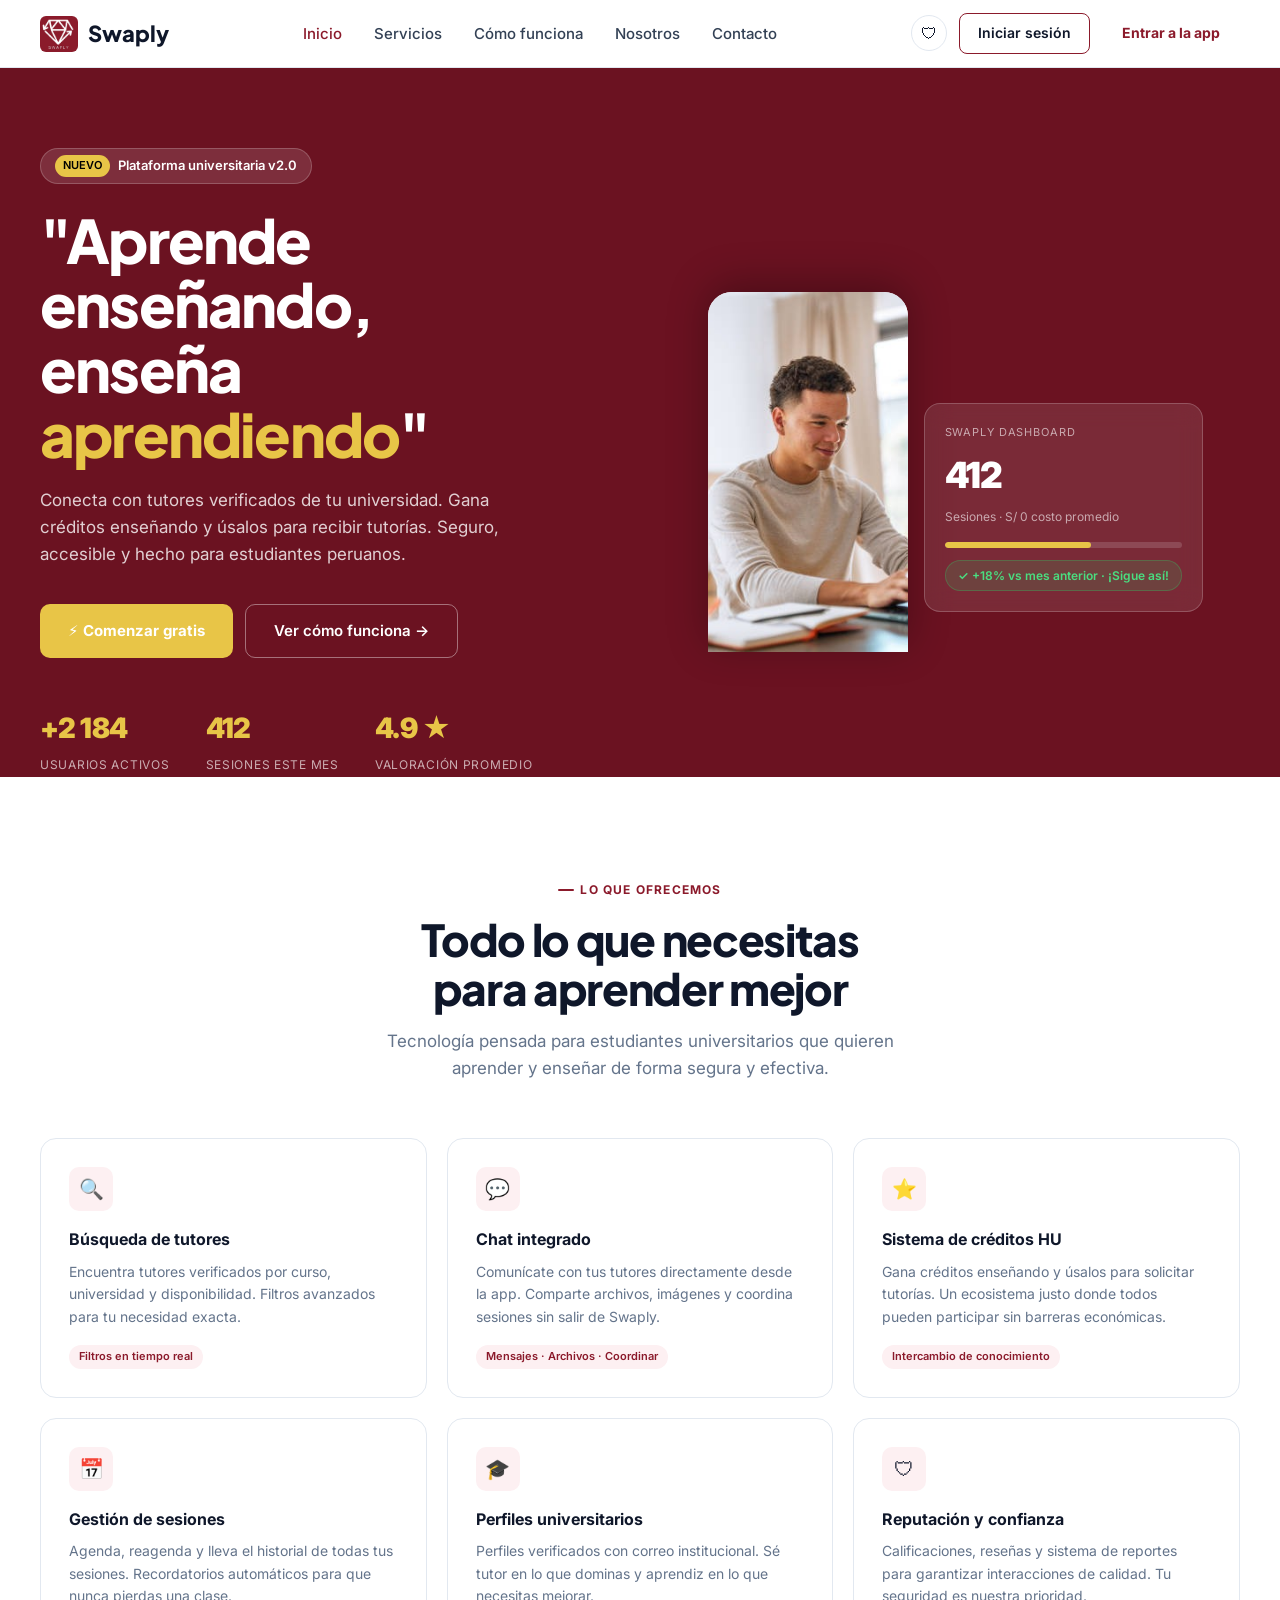
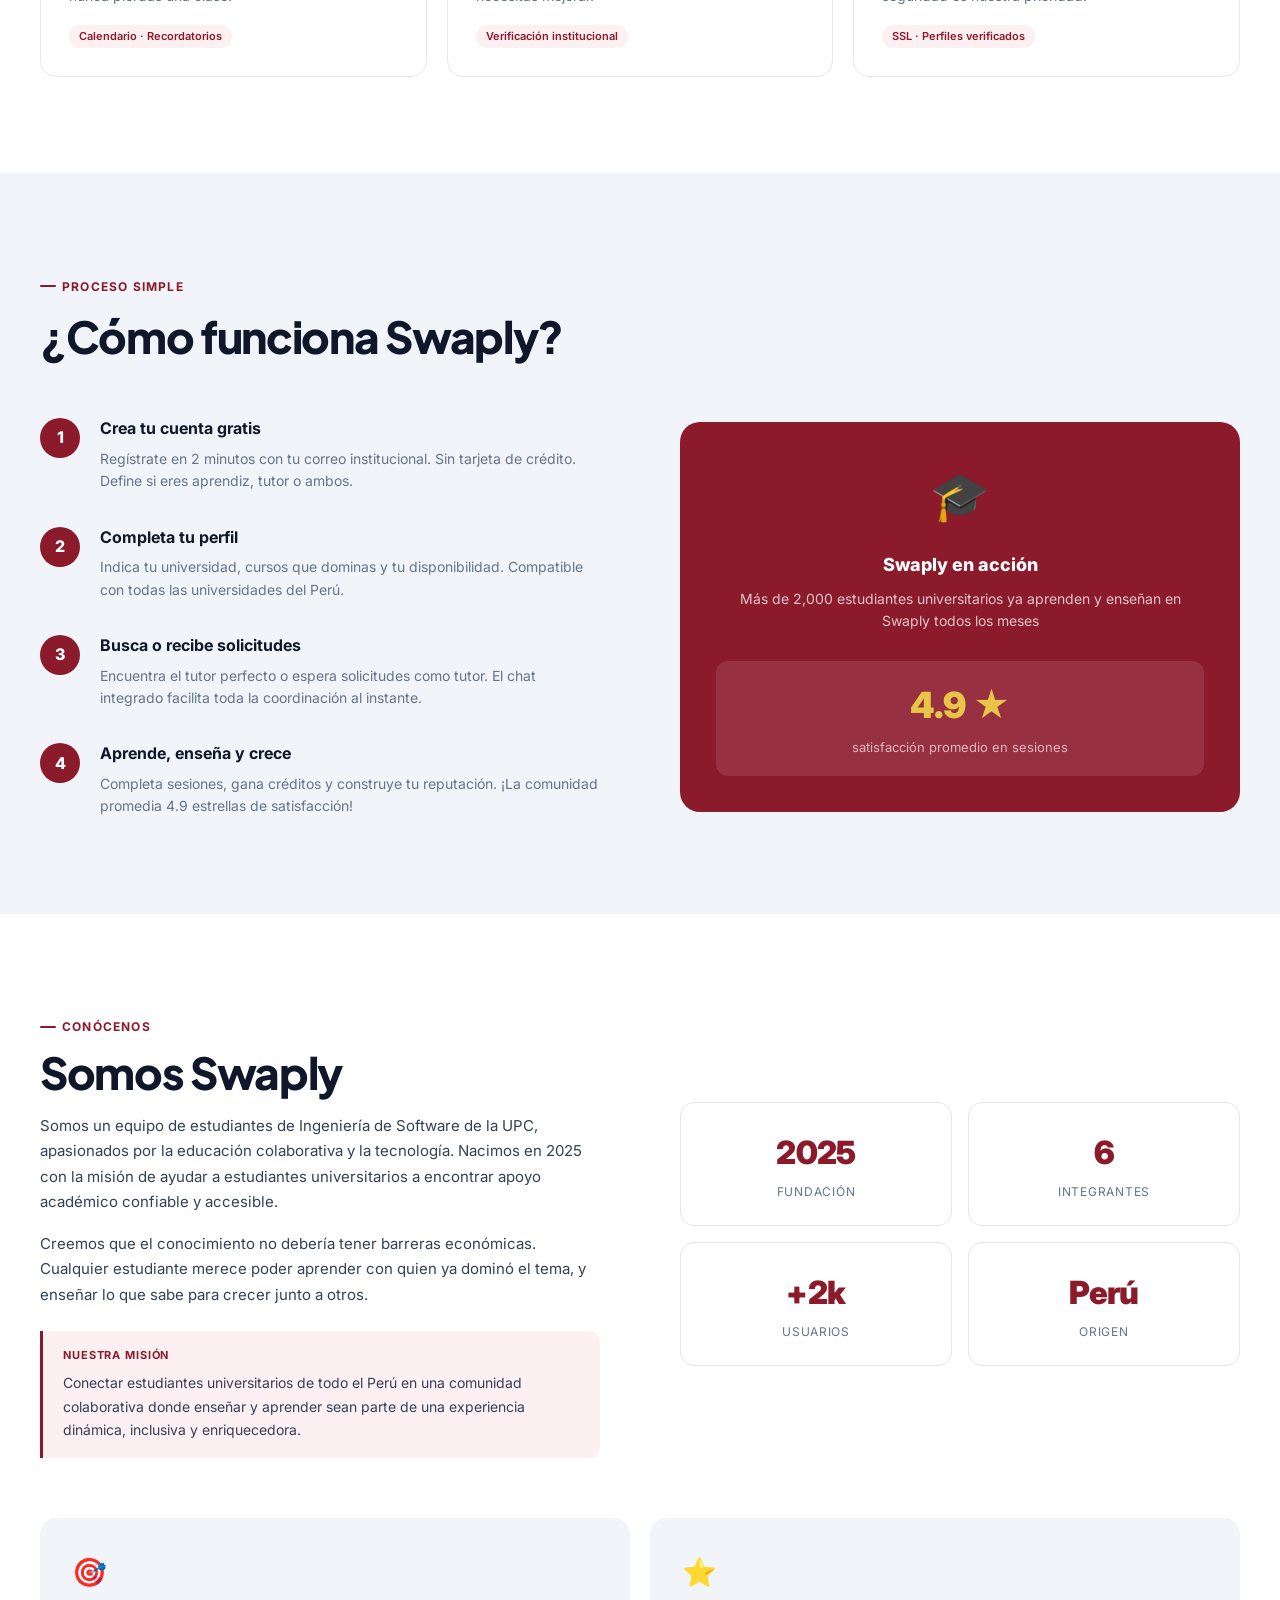
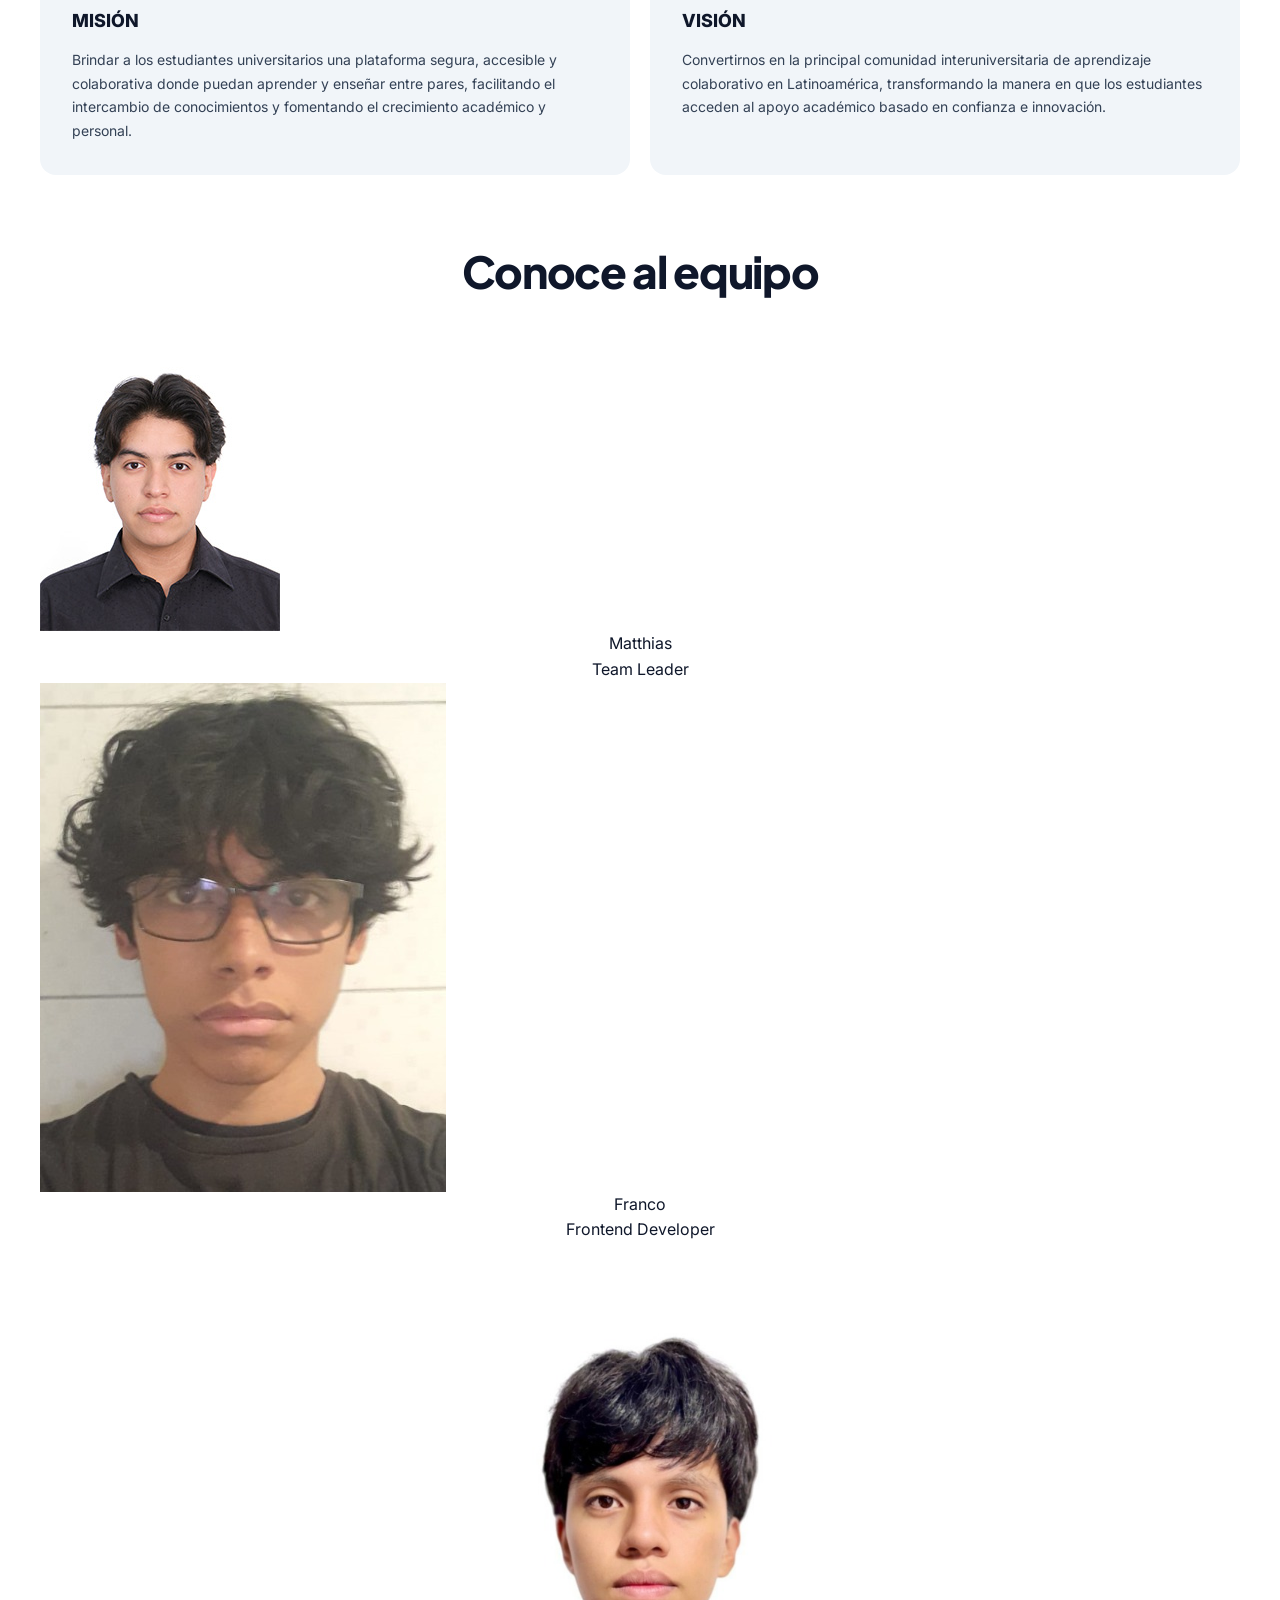
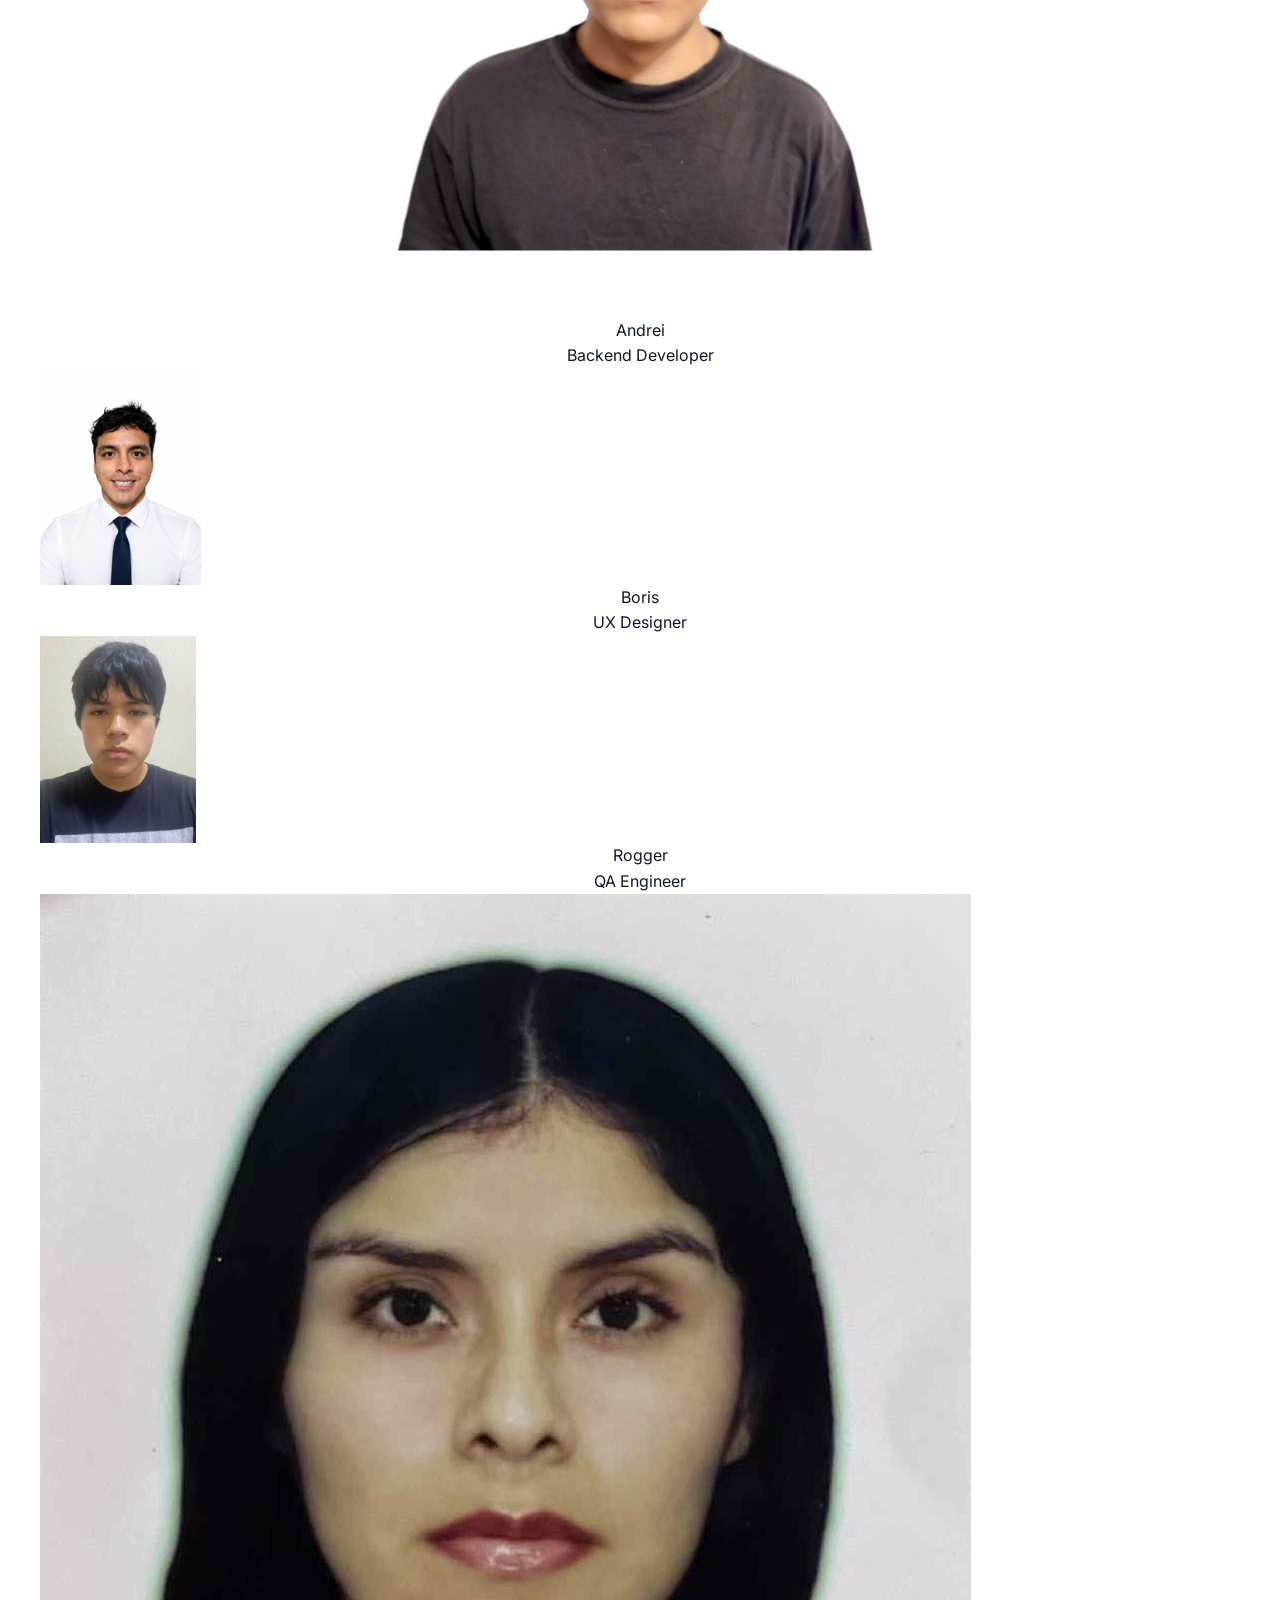
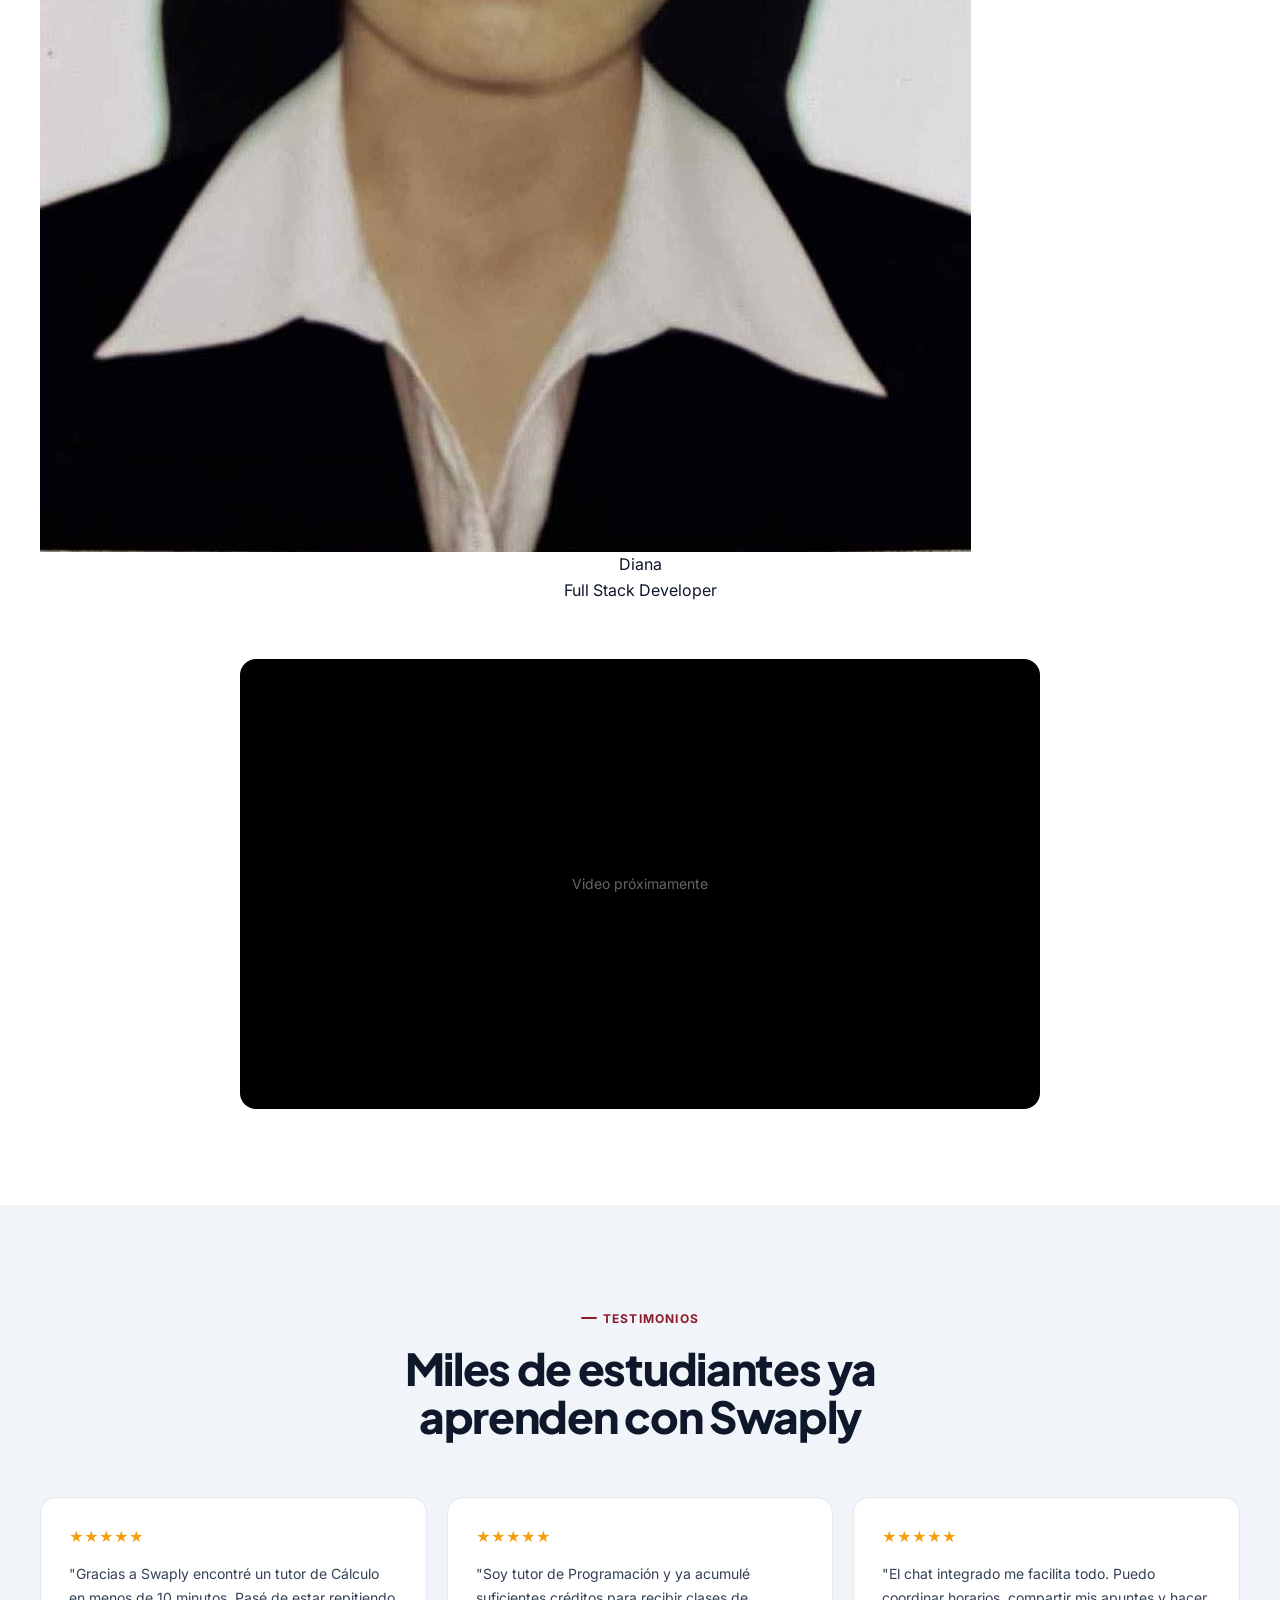
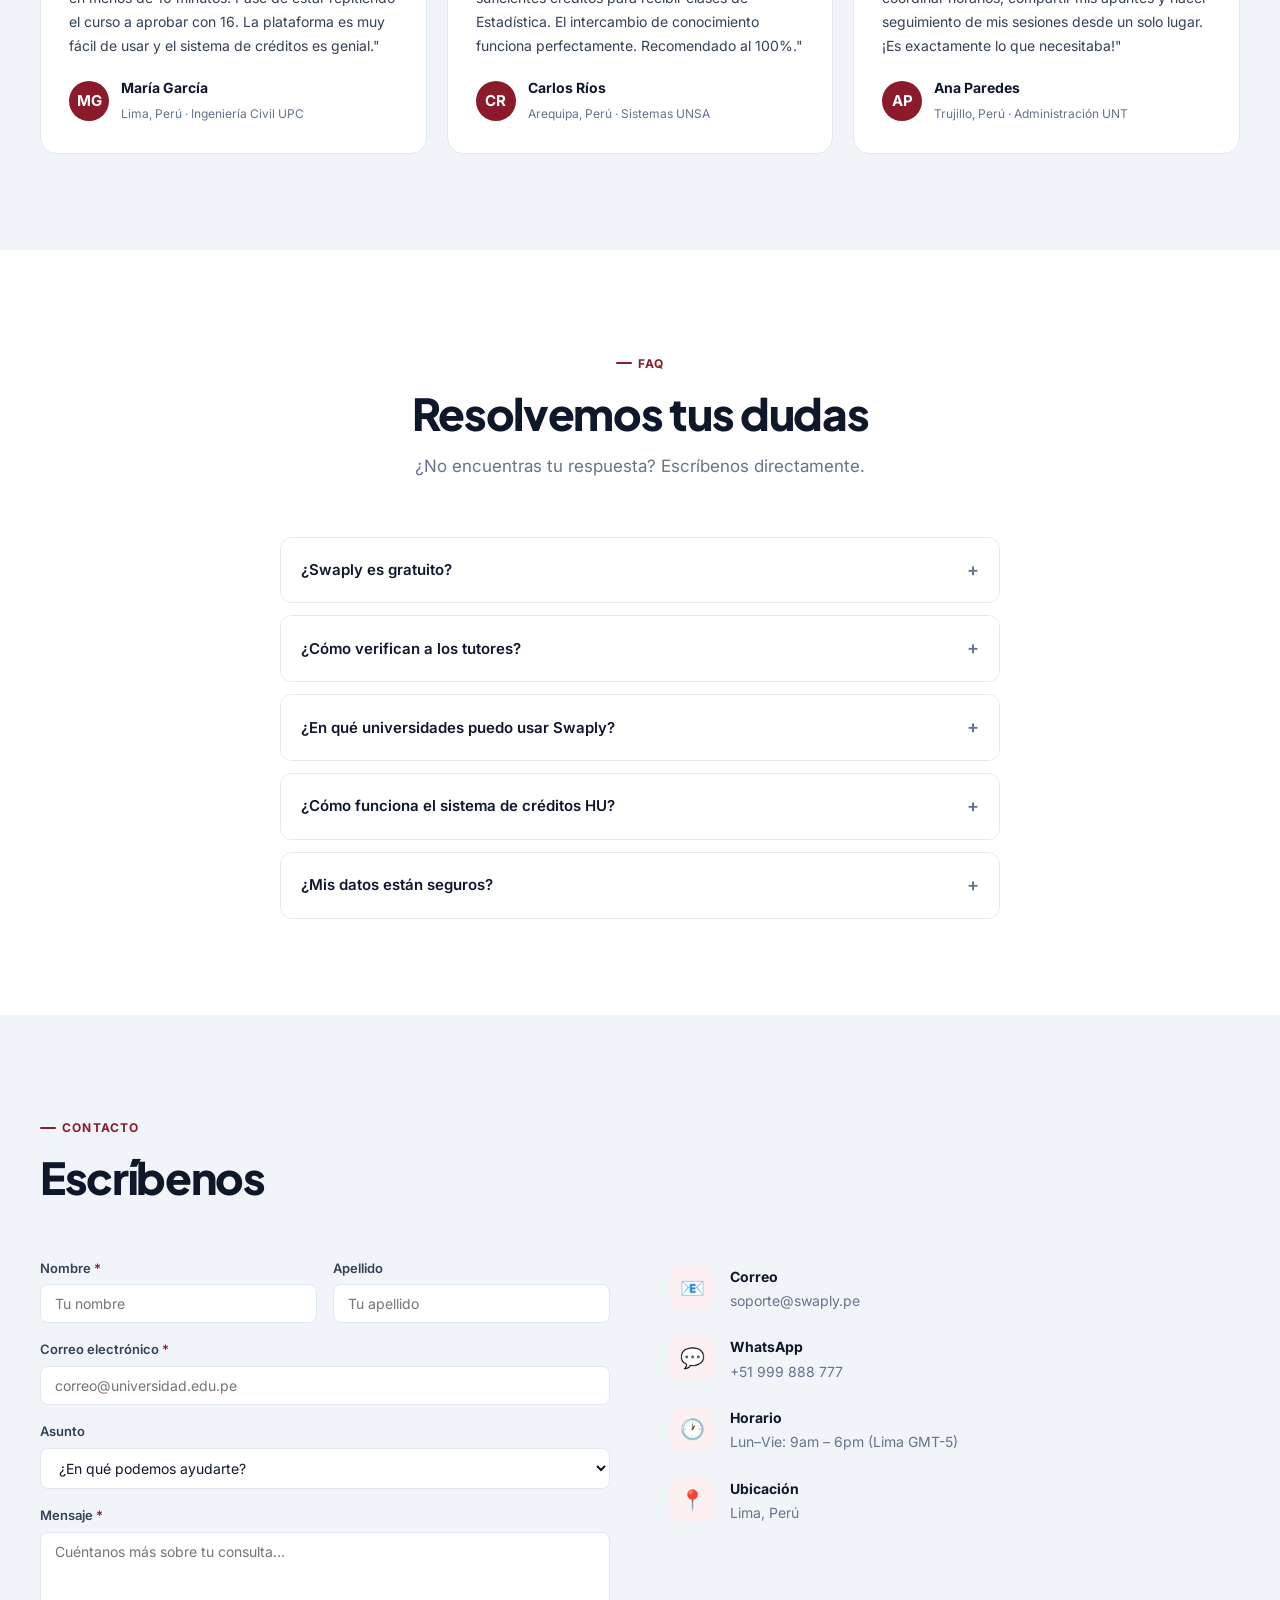
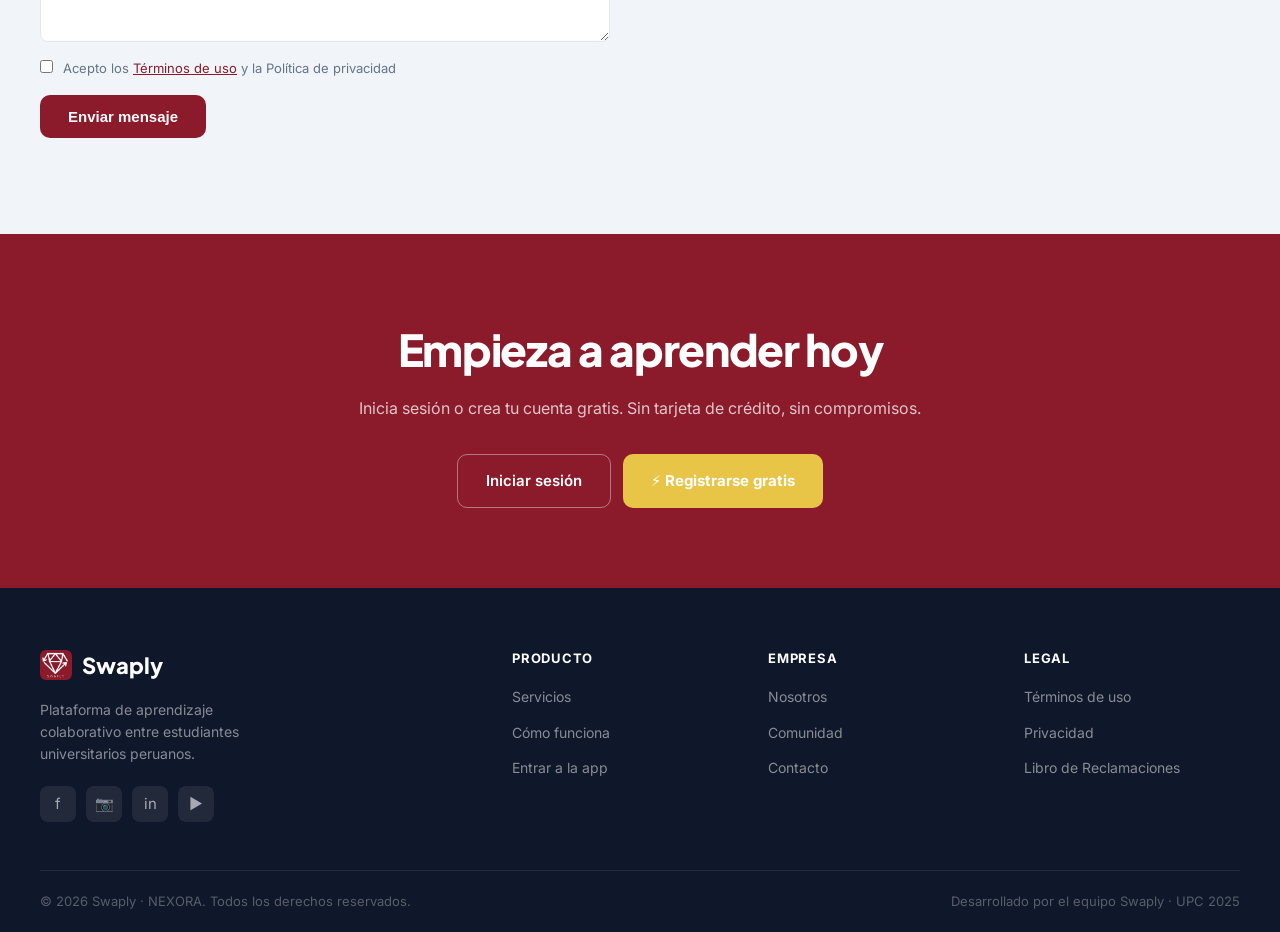
==== commit f2611032: "Update print statement from 'Hello' to 'Goodbye'" ====
--- a/public/index.html
+++ b/public/index.html
@@ -24,7 +24,7 @@
     <div class="header-actions">
       <a href="admin-login.html" class="icon-btn" aria-label="Admin" title="Acceso administrador" style="text-decoration:none;">🛡</a>
       <a href="app.html" class="btn-ghost">Iniciar sesión</a>
-      <a href="app.html" class="btn-app">Entrar a la app</a>
+      <a href="app.html" class="btn-app" style="background:#fff; color:var(--primary);">Entrar a la app</a>
     </div>
   </header>
 
@@ -88,7 +88,7 @@
             <p>Encuentra tutores verificados por curso, universidad y disponibilidad. Filtros avanzados para tu necesidad exacta.</p>
             <span class="feat-tag">Filtros en tiempo real</span>
           </div>
-          <div class="feat-card featured">
+          <div class="feat-card">
             <div class="feat-icon">💬</div>
             <h3>Chat integrado</h3>
             <p>Comunícate con tus tutores directamente desde la app. Comparte archivos, imágenes y coordina sesiones sin salir de Swaply.</p>
@@ -224,37 +224,42 @@
         <!-- EQUIPO -->
         <div style="margin-top:72px; text-align:center;">
           <h2 class="section-title" style="margin-bottom:48px;">Conoce al equipo</h2>
-          <div class="team-grid">
-            <div class="team-member">
-              <div class="photo"><img src="assets/images/matthias.jpg" alt="Matthias" onerror="this.parentElement.innerHTML='M'"></div>
-              <div class="name">Matthias</div>
-              <div class="role">Team Leader</div>
-            </div>
-            <div class="team-member">
-              <div class="photo"><img src="assets/images/franco.jpeg" alt="Franco" onerror="this.parentElement.innerHTML='F'"></div>
-              <div class="name">Franco</div>
-              <div class="role">Frontend Developer</div>
-            </div>
-            <div class="team-member">
-              <div class="photo"><img src="assets/images/andrei.jpeg" alt="Andrei" onerror="this.parentElement.innerHTML='A'"></div>
-              <div class="name">Andrei</div>
-              <div class="role">Backend Developer</div>
-            </div>
-            <div class="team-member">
-              <div class="photo"><img src="assets/images/Boris.png" alt="Boris" onerror="this.parentElement.innerHTML='B'"></div>
-              <div class="name">Boris</div>
-              <div class="role">UX Designer</div>
-            </div>
-            <div class="team-member">
-              <div class="photo"><img src="assets/images/rogger.jpeg" alt="Rogger" onerror="this.parentElement.innerHTML='R'"></div>
-              <div class="name">Rogger</div>
-              <div class="role">QA Engineer</div>
-            </div>
-            <div class="team-member">
-              <div class="photo"><img src="assets/images/diana.jpeg" alt="Diana" onerror="this.parentElement.innerHTML='D'"></div>
-              <div class="name">Diana</div>
-              <div class="role">Full Stack Developer</div>
-            </div>
+          <div class="team-grid-3">
+            <div class="team-card">
+              <div class="team-photo"><img src="assets/images/matthias.jpg" alt="Matthias" onerror="this.parentElement.innerHTML='M'"></div>
+              <div class="team-name">Matthias</div>
+              <div class="team-role">Team Leader</div>
+            </div>
+            <div class="team-card">
+              <div class="team-photo"><img src="assets/images/franco.jpeg" alt="Franco" onerror="this.parentElement.innerHTML='F'"></div>
+              <div class="team-name">Franco</div>
+              <div class="team-role">Frontend Developer</div>
+            </div>
+            <div class="team-card">
+              <div class="team-photo"><img src="assets/images/andrei.jpeg" alt="Andrei" onerror="this.parentElement.innerHTML='A'"></div>
+              <div class="team-name">Andrei</div>
+              <div class="team-role">Backend Developer</div>
+            </div>
+            <div class="team-card">
+              <div class="team-photo"><img src="assets/images/Boris.png" alt="Boris" onerror="this.parentElement.innerHTML='B'"></div>
+              <div class="team-name">Boris</div>
+              <div class="team-role">UX Designer</div>
+            </div>
+            <div class="team-card">
+              <div class="team-photo"><img src="assets/images/rogger.jpeg" alt="Rogger" onerror="this.parentElement.innerHTML='R'"></div>
+              <div class="team-name">Rogger</div>
+              <div class="team-role">QA Engineer</div>
+            </div>
+            <div class="team-card">
+              <div class="team-photo"><img src="assets/images/diana.jpeg" alt="Diana" onerror="this.parentElement.innerHTML='D'"></div>
+              <div class="team-name">Diana</div>
+              <div class="team-role">Full Stack Developer</div>
+            </div>
+          </div>
+
+          <!-- VIDEO PLACEHOLDER -->
+          <div id="team-video" style="margin-top:56px; border-radius:16px; overflow:hidden; background:#000; aspect-ratio:16/9; max-width:800px; margin-left:auto; margin-right:auto; display:flex; align-items:center; justify-content:center; color:rgba(255,255,255,.4); font-size:14px;">
+            Video próximamente
           </div>
         </div>
       </div>
@@ -420,8 +425,8 @@
       <h2>Empieza a aprender hoy</h2>
       <p>Inicia sesión o crea tu cuenta gratis. Sin tarjeta de crédito, sin compromisos.</p>
       <div class="cta-btns">
-        <a href="app.html" class="btn-cta-white">Iniciar sesión</a>
-        <a href="app.html" class="btn-cta-outline">Registrarse gratis</a>
+        <a href="app.html" class="btn-hero-outline">Iniciar sesión</a>
+        <a href="app.html" class="btn-hero-primary">⚡ Registrarse gratis</a>
       </div>
     </div>
 
--- a/public/assets/styles/landing.css
+++ b/public/assets/styles/landing.css
@@ -1,544 +1,391 @@
-@import url('https://fonts.googleapis.com/css2?family=Nunito+Sans:ital,opsz,wght@0,6..12,400;0,6..12,500;0,6..12,600;0,6..12,700&family=Plus+Jakarta+Sans:wght@400;500;600;700&family=Poppins:wght@500;700&display=swap');
+@import url('https://fonts.googleapis.com/css2?family=Inter:wght@400;500;600;700;800;900&family=Plus+Jakarta+Sans:wght@400;500;600;700;800&display=swap');
 
 :root {
   --primary: #8B1A2B;
-  --primary-soft: rgba(166, 61, 77, 0.74);
-  --brand-bg: #F4E7E9;
-  --ink: #1A202C;
-  --muted: #486284;
-  --cta: rgba(72, 98, 132, 0.9);
-  --footer-dark: #111212;
-  --max-w: 1440px;
-}
-
-*, *::before, *::after { box-sizing: border-box; }
-
+  --primary-dark: #6b1221;
+  --primary-light: #b02236;
+  --accent: #e8c547;
+  --ink: #0f172a;
+  --ink2: #334155;
+  --muted: #64748b;
+  --soft: #f1f5f9;
+  --card-bg: #ffffff;
+  --border: #e2e8f0;
+  --hero-bg: #6b1221;
+  --max-w: 1200px;
+}
+
+*, *::before, *::after { box-sizing: border-box; margin: 0; padding: 0; }
 html { scroll-behavior: smooth; }
-
 body.landing {
-  margin: 0;
-  font-family: 'Nunito Sans', system-ui, sans-serif;
-  background: var(--brand-bg);
-  color: #020202;
-  line-height: 1.5;
-}
-
+  font-family: 'Inter', system-ui, sans-serif;
+  background: #fff;
+  color: var(--ink);
+  line-height: 1.6;
+}
 .landing a { text-decoration: none; color: inherit; }
-
-/* Header */
+img { max-width: 100%; display: block; }
+
+/* ── NAV ── */
 .landing-header {
-  display: flex;
-  flex-direction: row;
-  justify-content: space-between;
-  align-items: center;
-  padding: 8px 64px;
-  gap: 48px;
-  background: var(--primary);
-  position: sticky;
-  top: 0;
-  z-index: 100;
-}
-
+  position: sticky; top: 0; z-index: 100;
+  background: #fff;
+  border-bottom: 1px solid var(--border);
+  padding: 0 40px;
+  display: flex; align-items: center; gap: 32px;
+  height: 68px;
+}
 .logo-swaply {
+  display: flex; align-items: center; gap: 10px;
   font-family: 'Plus Jakarta Sans', sans-serif;
-  font-weight: 700;
-  font-size: 28px;
-  color: #fff;
-  letter-spacing: -0.03em;
-}
-
+  font-weight: 800; font-size: 22px; color: var(--primary);
+  flex-shrink: 0;
+}
+.logo-swaply img { height: 36px; border-radius: 6px; }
 .landing-nav {
-  display: flex;
-  align-items: center;
-  gap: 48px;
-  flex: 1;
-  justify-content: center;
-}
-
+  display: flex; align-items: center; gap: 32px;
+  flex: 1; justify-content: center;
+}
 .landing-nav a {
-  font-size: 20px;
-  font-weight: 500;
-  color: #fff;
-  letter-spacing: -0.03em;
-  opacity: 0.9;
-  transition: opacity 0.2s;
-}
-
-.landing-nav a:hover,
-.landing-nav a.active { opacity: 1; }
-
-.search-bar {
-  display: flex;
-  align-items: center;
-  padding: 12px 24px 12px 16px;
-  gap: 16px;
-  background: #fff;
-  border-radius: 40px;
-  min-width: 280px;
-}
-
-.search-bar input {
-  border: none;
-  outline: none;
+  font-size: 15px; font-weight: 500; color: var(--ink2);
+  transition: color .2s;
+}
+.landing-nav a:hover, .landing-nav a.active { color: var(--primary); }
+.header-actions { display: flex; align-items: center; gap: 12px; }
+.btn-ghost {
+  padding: 8px 18px; border-radius: 8px; font-size: 14px; font-weight: 600;
+  color: var(--primary); border: 1.5px solid var(--primary); background: transparent;
+  cursor: pointer; transition: background .2s, color .2s;
+}
+.btn-ghost:hover { background: var(--primary); color: #fff; }
+.btn-app {
+  padding: 9px 20px; border-radius: 8px; font-size: 14px; font-weight: 700;
+  background: var(--primary); color: #fff; border: none; cursor: pointer;
+  transition: background .2s;
+}
+.btn-app:hover { background: var(--primary-dark); }
+.icon-btn {
+  width: 36px; height: 36px; border-radius: 50%;
+  border: 1.5px solid var(--border); background: transparent;
+  cursor: pointer; display: flex; align-items: center; justify-content: center;
+  font-size: 16px; color: var(--ink2); transition: border-color .2s;
+}
+.icon-btn:hover { border-color: var(--primary); color: var(--primary); }
+.search-bar { display: none; }
+
+/* ── HERO ── */
+.hero-section {
+  background: var(--hero-bg);
+  padding: 80px 40px 0;
+  overflow: hidden;
+}
+.hero-inner {
+  max-width: var(--max-w); margin: 0 auto;
+  display: flex; align-items: center; gap: 60px;
+}
+.hero-text { flex: 1; color: #fff; }
+.hero-badge {
+  display: inline-flex; align-items: center; gap: 8px;
+  background: rgba(255,255,255,.12); border: 1px solid rgba(255,255,255,.2);
+  border-radius: 100px; padding: 6px 14px; font-size: 13px; font-weight: 600;
+  color: #fff; margin-bottom: 24px;
+}
+.hero-badge span { background: var(--accent); color: #000; border-radius: 100px; padding: 2px 8px; font-size: 11px; }
+.hero-text h1 {
   font-family: 'Plus Jakarta Sans', sans-serif;
-  font-size: 16px;
-  color: var(--muted);
-  width: 100%;
-  background: transparent;
-}
-
-.header-actions {
-  display: flex;
-  align-items: center;
-  gap: 32px;
-}
-
-.icon-btn {
-  width: 32px;
-  height: 32px;
-  border: 2px solid #fff;
-  border-radius: 50%;
-  background: transparent;
-  color: #fff;
-  cursor: pointer;
-  display: flex;
-  align-items: center;
-  justify-content: center;
-  font-size: 14px;
-}
-
-.btn-app {
-  background: var(--cta);
-  color: #fff;
-  font-family: 'Plus Jakarta Sans', sans-serif;
-  font-weight: 600;
-  font-size: 16px;
-  padding: 12px 24px;
-  border: none;
-  border-radius: 4px;
-  cursor: pointer;
-  transition: background 0.2s;
-}
-
-.btn-app:hover { background: #486284; }
-
-/* Hero */
-.hero-section {
-  max-width: var(--max-w);
-  margin: 40px auto 0;
-  padding: 0 44px;
-}
-
-.hero-card {
-  position: relative;
-  background: var(--primary-soft);
-  border-radius: 30px;
-  min-height: 495px;
-  display: flex;
-  align-items: center;
-  overflow: hidden;
-  padding: 40px 60px;
-  gap: 40px;
-}
-
-.hero-logo-img {
-  width: 316px;
-  height: 316px;
-  border-radius: 30px;
-  object-fit: cover;
-  flex-shrink: 0;
-  box-shadow: 0 8px 24px rgba(0,0,0,0.15);
-}
-
-.hero-content {
-  flex: 1;
-  text-align: center;
-}
-
-.hero-content h1 {
-  font-family: 'Nunito Sans', sans-serif;
-  font-weight: 600;
-  font-size: clamp(36px, 5vw, 75px);
-  line-height: 1.15;
-  letter-spacing: -0.02em;
-  color: #0C0C0C;
-  margin: 0 0 32px;
-}
-
-.btn-hero {
-  display: inline-flex;
-  align-items: center;
-  justify-content: center;
-  padding: 12px 20px;
-  background: var(--cta);
-  border-radius: 4px;
-  color: #fff;
-  font-family: 'Plus Jakarta Sans', sans-serif;
-  font-weight: 600;
-  font-size: 20px;
-  border: none;
-  cursor: pointer;
-}
-
-/* Products & Contents sections */
-.section-block {
-  max-width: 1220px;
-  margin: 80px auto;
-  padding: 0 60px;
-  display: flex;
-  gap: 60px;
-  align-items: center;
-  flex-wrap: wrap;
-  justify-content: center;
-}
-
-.section-block.reverse { flex-direction: row-reverse; }
-
-.section-text { flex: 1; min-width: 280px; max-width: 520px; }
-
-.section-text h2 {
-  font-family: 'Poppins', sans-serif;
-  font-weight: 700;
-  font-size: 40px;
-  line-height: 1.2;
-  margin: 0 0 24px;
-}
-
-.section-text p {
-  font-size: 16px;
-  line-height: 24px;
-  margin: 0;
-}
-
-.cards-row {
-  display: flex;
-  gap: 40px;
-  flex-wrap: wrap;
-}
-
-.product-card {
-  width: 240px;
-  border: 1px solid rgba(0,0,0,0.1);
-  border-radius: 6px;
-  overflow: hidden;
-  background: #fff;
-}
-
-.product-card .img {
-  height: 240px;
-  background: linear-gradient(135deg, #e8d0d4, #c9a0a8);
-  display: flex;
-  align-items: center;
-  justify-content: center;
-  font-size: 48px;
-  overflow: hidden;
-  padding: 0;
-}
-
-.product-card .img img {
-  width: 100%;
-  height: 100%;
-  object-fit: cover;
-  display: block;
-}
-
-.product-card .info { padding: 12px; }
-
-.product-card .info small {
-  font-family: 'Roboto', sans-serif;
-  font-size: 16px;
-  color: #000;
-}
-
-.product-card .info strong {
-  display: block;
-  font-size: 20px;
-  font-weight: 500;
-  margin-top: 4px;
-}
-
-.section-image {
-  flex: 1;
-  min-width: 280px;
-  max-width: 520px;
-  border-radius: 16px;
-  overflow: hidden;
-}
-
-.section-image img {
-  width: 100%;
-  height: 400px;
-  object-fit: cover;
-  border-radius: 16px;
-  display: block;
-}
-
-.section-image .img-large {
-  width: 100%;
-  max-width: 391px;
-  height: 400px;
-  border-radius: 12px;
-  background: linear-gradient(160deg, #d4a0aa, #8B1A2B);
-  display: flex;
-  align-items: center;
-  justify-content: center;
-  color: #fff;
-  font-size: 64px;
-}
-
-.article-card {
-  display: flex;
-  gap: 16px;
-  padding: 16px;
-  border: 1px solid rgba(0,0,0,0.1);
-  border-radius: 6px;
-  background: #fff;
+  font-weight: 900; font-size: clamp(36px, 5vw, 60px);
+  line-height: 1.08; letter-spacing: -.03em; margin-bottom: 20px;
+}
+.hero-text h1 em { font-style: normal; color: var(--accent); }
+.hero-text p { font-size: 17px; color: rgba(255,255,255,.8); max-width: 480px; margin-bottom: 36px; }
+.hero-ctas { display: flex; gap: 12px; flex-wrap: wrap; margin-bottom: 48px; }
+.btn-hero-primary {
+  padding: 14px 28px; border-radius: 10px; font-size: 15px; font-weight: 700;
+  background: var(--accent); color: #000; border: none; cursor: pointer;
+  display: inline-flex; align-items: center; gap: 8px; transition: opacity .2s;
+}
+.btn-hero-primary:hover { opacity: .9; }
+.btn-hero-outline {
+  padding: 14px 28px; border-radius: 10px; font-size: 15px; font-weight: 600;
+  background: transparent; color: #fff; border: 1.5px solid rgba(255,255,255,.4);
+  cursor: pointer; display: inline-flex; align-items: center; gap: 8px; transition: border-color .2s;
+}
+.btn-hero-outline:hover { border-color: #fff; }
+.hero-stats { display: flex; gap: 36px; }
+.hero-stat { }
+.hero-stat strong { display: block; font-size: 28px; font-weight: 900; color: var(--accent); letter-spacing: -.02em; }
+.hero-stat span { font-size: 12px; color: rgba(255,255,255,.65); text-transform: uppercase; letter-spacing: .06em; }
+.hero-visual {
+  flex: 1; display: flex; justify-content: center; align-items: flex-end; gap: 16px;
+  padding-top: 20px;
+}
+.hero-phone {
+  width: 200px; background: #fff; border-radius: 24px 24px 0 0;
+  box-shadow: 0 -8px 40px rgba(0,0,0,.3); overflow: hidden;
+}
+.hero-phone img { width: 100%; height: 360px; object-fit: cover; object-position: top; }
+.hero-card-float {
+  background: rgba(255,255,255,.1); backdrop-filter: blur(12px);
+  border: 1px solid rgba(255,255,255,.2); border-radius: 16px;
+  padding: 20px; color: #fff; min-width: 200px; margin-bottom: 40px;
+}
+.hero-card-float .label { font-size: 11px; color: rgba(255,255,255,.6); text-transform: uppercase; letter-spacing: .08em; margin-bottom: 6px; }
+.hero-card-float .value { font-size: 36px; font-weight: 900; letter-spacing: -.03em; margin-bottom: 2px; }
+.hero-card-float .sub { font-size: 12px; color: rgba(255,255,255,.6); margin-bottom: 16px; }
+.hero-bar { height: 6px; background: rgba(255,255,255,.15); border-radius: 3px; margin-bottom: 12px; overflow: hidden; }
+.hero-bar-fill { height: 100%; width: 62%; background: var(--accent); border-radius: 3px; }
+.hero-pill {
+  display: inline-flex; align-items: center; gap: 6px; background: rgba(50,200,100,.15);
+  border: 1px solid rgba(50,200,100,.3); border-radius: 100px; padding: 5px 12px;
+  font-size: 12px; font-weight: 600; color: #4ade80;
+}
+
+/* ── SECTION SHARED ── */
+.section { padding: 96px 40px; }
+.section.bg-soft { background: var(--soft); }
+.section-tag {
+  display: inline-flex; align-items: center; gap: 6px; font-size: 12px; font-weight: 700;
+  color: var(--primary); text-transform: uppercase; letter-spacing: .1em; margin-bottom: 16px;
+}
+.section-tag::before { content: ''; width: 16px; height: 2px; background: var(--primary); border-radius: 2px; }
+.section-title {
+  font-family: 'Plus Jakarta Sans', sans-serif; font-weight: 800;
+  font-size: clamp(28px, 4vw, 44px); letter-spacing: -.03em; line-height: 1.1;
   margin-bottom: 16px;
 }
-
-.article-card .thumb {
-  width: 116px;
-  height: 112px;
-  border-radius: 8px;
-  background: linear-gradient(135deg, #ececea, #d9d7d2);
-  flex-shrink: 0;
-  display: flex;
-  align-items: center;
-  justify-content: center;
-  font-size: 32px;
-}
-
-.article-card h3 {
-  font-family: 'Roboto', sans-serif;
-  font-weight: 500;
-  font-size: 20px;
-  margin: 0 0 4px;
-}
-
-.article-card .meta { font-size: 14px; color: rgba(0,0,0,0.5); margin-bottom: 8px; }
-
-.article-card p { font-size: 16px; margin: 0 0 8px; }
-
-.tags { display: flex; gap: 6px; flex-wrap: wrap; }
-
-.tag {
-  padding: 2px 4px;
-  font-size: 12px;
-  background: rgba(217,217,217,0.5);
-  border: 0.5px solid rgba(0,0,0,0.1);
-  border-radius: 2px;
-}
-
-/* About */
-.about-section {
-  max-width: var(--max-w);
-  margin: 80px auto;
-  padding: 0 73px;
-  display: grid;
-  grid-template-columns: 1fr 1fr;
-  gap: 40px;
-  align-items: start;
-}
-
-.about-section h2 {
-  font-family: 'Poppins', sans-serif;
-  font-weight: 500;
-  font-size: 45px;
-  margin: 0 0 24px;
-}
-
-.about-section p {
-  font-size: 20px;
-  line-height: 30px;
-  font-weight: 500;
-}
-
-.about-image {
-  width: 100%;
-  max-width: 670px;
-  height: 377px;
-  border-radius: 16px;
-  background: linear-gradient(135deg, var(--primary-soft), var(--primary));
-  display: flex;
-  align-items: center;
-  justify-content: center;
-  color: #fff;
-  font-size: 48px;
-}
-
-/* Mission / Vision */
-.mv-section {
-  max-width: 1312px;
-  margin: 60px auto;
-  padding: 0 24px;
-  display: flex;
-  gap: 32px;
-  flex-wrap: wrap;
-  justify-content: center;
-}
-
-.mv-card { flex: 1; min-width: 300px; max-width: 640px; text-align: center; }
-
-.mv-card h3 {
-  font-family: 'Plus Jakarta Sans', sans-serif;
-  font-weight: 500;
-  font-size: 45px;
-  display: flex;
-  align-items: center;
-  justify-content: center;
-  gap: 16px;
-  margin: 0 0 24px;
-}
-
-.mv-box {
-  background: var(--primary-soft);
-  border-radius: 16px;
-  padding: 24px;
-  font-size: 18px;
-  line-height: 30px;
-  font-weight: 500;
-}
-
-/* Team */
-.team-section {
-  max-width: var(--max-w);
-  margin: 80px auto 120px;
-  padding: 0 24px;
-  text-align: center;
-}
-
-.team-section h2 {
-  font-family: 'Poppins', sans-serif;
-  font-weight: 500;
-  font-size: 45px;
-  margin-bottom: 48px;
-}
-
+.section-sub { font-size: 17px; color: var(--muted); max-width: 560px; }
+.section-header { max-width: var(--max-w); margin: 0 auto 56px; }
+.section-header.centered { text-align: center; }
+.section-header.centered .section-sub { margin: 0 auto; }
+.inner { max-width: var(--max-w); margin: 0 auto; }
+
+/* ── FEATURES ── */
+.features-grid {
+  display: grid; grid-template-columns: repeat(3, 1fr); gap: 20px;
+}
+.feat-card {
+  background: var(--card-bg); border: 1px solid var(--border); border-radius: 16px;
+  padding: 28px; transition: box-shadow .2s, border-color .2s;
+}
+.feat-card:hover { box-shadow: 0 8px 32px rgba(139,26,43,.08); border-color: var(--primary); }
+.feat-card.featured {
+  border-color: var(--primary); box-shadow: 0 4px 20px rgba(139,26,43,.12);
+}
+.feat-icon {
+  width: 44px; height: 44px; border-radius: 10px;
+  background: #fdf0f2; display: flex; align-items: center; justify-content: center;
+  font-size: 20px; margin-bottom: 16px;
+}
+.feat-card h3 { font-size: 16px; font-weight: 700; margin-bottom: 8px; }
+.feat-card p { font-size: 14px; color: var(--muted); line-height: 1.6; margin-bottom: 14px; }
+.feat-tag {
+  display: inline-block; font-size: 11px; font-weight: 600; color: var(--primary);
+  background: #fdf0f2; border-radius: 100px; padding: 3px 10px;
+}
+
+/* ── HOW IT WORKS ── */
+.how-grid {
+  display: grid; grid-template-columns: 1fr 1fr; gap: 60px 80px; align-items: center;
+}
+.steps-list { display: flex; flex-direction: column; gap: 32px; }
+.step { display: flex; gap: 20px; align-items: flex-start; }
+.step-num {
+  width: 40px; height: 40px; border-radius: 50%; background: var(--primary);
+  color: #fff; font-weight: 800; font-size: 16px; display: flex; align-items: center;
+  justify-content: center; flex-shrink: 0; margin-top: 2px;
+}
+.step-body h3 { font-size: 16px; font-weight: 700; margin-bottom: 6px; }
+.step-body p { font-size: 14px; color: var(--muted); }
+.how-card {
+  background: var(--primary); border-radius: 20px; padding: 36px; color: #fff; text-align: center;
+}
+.how-card-icon { font-size: 48px; margin-bottom: 16px; }
+.how-card h3 { font-size: 18px; font-weight: 800; margin-bottom: 8px; }
+.how-card p { font-size: 14px; color: rgba(255,255,255,.75); margin-bottom: 28px; }
+.how-card-stat { background: rgba(255,255,255,.1); border-radius: 12px; padding: 16px; }
+.how-card-stat strong { font-size: 36px; font-weight: 900; color: var(--accent); display: block; }
+.how-card-stat span { font-size: 13px; color: rgba(255,255,255,.65); }
+
+/* ── ABOUT ── */
+.about-grid {
+  display: grid; grid-template-columns: 1fr 1fr; gap: 80px; align-items: center;
+}
+.about-text .section-tag { margin-bottom: 12px; }
+.about-text p { font-size: 15px; color: var(--ink2); margin-bottom: 16px; line-height: 1.7; }
+.mission-box {
+  border-left: 3px solid var(--primary); padding: 16px 20px;
+  background: #fdf0f2; border-radius: 0 10px 10px 0; margin-top: 24px;
+}
+.mission-box .label { font-size: 11px; font-weight: 700; color: var(--primary); text-transform: uppercase; letter-spacing: .08em; margin-bottom: 6px; }
+.mission-box p { font-size: 14px; color: var(--ink2); margin: 0; }
+.about-stats {
+  display: grid; grid-template-columns: 1fr 1fr; gap: 16px;
+}
+.about-stat-card {
+  background: var(--card-bg); border: 1px solid var(--border); border-radius: 14px;
+  padding: 24px; text-align: center;
+}
+.about-stat-card strong { display: block; font-size: 32px; font-weight: 900; color: var(--primary); letter-spacing: -.02em; }
+.about-stat-card span { font-size: 12px; color: var(--muted); text-transform: uppercase; letter-spacing: .06em; margin-top: 4px; display: block; }
+
+/* ── TEAM ── */
 .team-grid {
-  display: flex;
-  flex-wrap: wrap;
-  justify-content: center;
-  gap: 48px 64px;
-}
-
-.team-member {
-  width: 193px;
-}
-
+  display: flex; flex-wrap: wrap; justify-content: center; gap: 32px;
+}
+.team-member { text-align: center; width: 160px; }
 .team-member .photo {
-  width: 182px;
-  height: 230px;
-  margin: 0 auto 16px;
-  border-radius: 12px;
-  background: linear-gradient(180deg, #d4a0aa, #8B1A2B);
-  display: flex;
-  align-items: center;
-  justify-content: center;
-  color: #fff;
-  font-size: 48px;
-  font-weight: 700;
-  overflow: hidden;
-}
-
-.team-member .photo img {
-  width: 100%;
-  height: 100%;
-  object-fit: cover;
-  object-position: center top;
-  display: block;
-}
-
-.team-member span {
-  font-weight: 600;
-  font-size: 30px;
-  color: var(--ink);
-  opacity: 0.6;
-}
-
-/* Footer */
+  width: 120px; height: 120px; border-radius: 50%; overflow: hidden; margin: 0 auto 14px;
+  background: linear-gradient(135deg, #e8c0c8, var(--primary));
+  display: flex; align-items: center; justify-content: center;
+  font-size: 40px; font-weight: 700; color: #fff;
+  border: 3px solid var(--border);
+}
+.team-member .photo img { width: 100%; height: 100%; object-fit: cover; object-position: center top; }
+.team-member .name { font-size: 15px; font-weight: 700; color: var(--ink); margin-bottom: 2px; }
+.team-member .role { font-size: 12px; color: var(--primary); font-weight: 600; }
+
+/* ── TESTIMONIALS ── */
+.testi-grid {
+  display: grid; grid-template-columns: repeat(3, 1fr); gap: 20px;
+}
+.testi-card {
+  background: var(--card-bg); border: 1px solid var(--border); border-radius: 16px; padding: 28px;
+}
+.testi-stars { color: #f59e0b; font-size: 14px; margin-bottom: 14px; }
+.testi-card blockquote { font-size: 14px; color: var(--ink2); line-height: 1.7; margin-bottom: 20px; font-style: normal; }
+.testi-author { display: flex; align-items: center; gap: 12px; }
+.testi-av {
+  width: 40px; height: 40px; border-radius: 50%; background: var(--primary);
+  display: flex; align-items: center; justify-content: center; color: #fff;
+  font-size: 15px; font-weight: 700; flex-shrink: 0;
+}
+.testi-info strong { display: block; font-size: 14px; font-weight: 700; }
+.testi-info span { font-size: 12px; color: var(--muted); }
+
+/* ── FAQ ── */
+.faq-list { max-width: 720px; margin: 0 auto; display: flex; flex-direction: column; gap: 12px; }
+.faq-item {
+  border: 1px solid var(--border); border-radius: 12px; overflow: hidden;
+}
+.faq-q {
+  padding: 18px 20px; font-size: 15px; font-weight: 600; cursor: pointer;
+  display: flex; justify-content: space-between; align-items: center;
+  background: var(--card-bg); user-select: none; transition: background .2s;
+}
+.faq-q:hover { background: var(--soft); }
+.faq-q .arr { font-size: 18px; color: var(--muted); transition: transform .25s; }
+.faq-item.open .faq-q .arr { transform: rotate(45deg); }
+.faq-a { display: none; padding: 0 20px 18px; font-size: 14px; color: var(--muted); line-height: 1.7; }
+.faq-item.open .faq-a { display: block; }
+
+/* ── CONTACT ── */
+.contact-grid {
+  display: grid; grid-template-columns: 1fr 1fr; gap: 60px; align-items: start;
+}
+.contact-form { display: flex; flex-direction: column; gap: 16px; }
+.form-row { display: grid; grid-template-columns: 1fr 1fr; gap: 16px; }
+.form-group { display: flex; flex-direction: column; gap: 6px; }
+.form-group label { font-size: 13px; font-weight: 600; color: var(--ink2); }
+.form-group label span { color: var(--primary); }
+.form-group input, .form-group select, .form-group textarea {
+  padding: 10px 14px; border: 1.5px solid var(--border); border-radius: 8px;
+  font-size: 14px; font-family: inherit; color: var(--ink); background: #fff;
+  transition: border-color .2s; outline: none; resize: vertical;
+}
+.form-group input:focus, .form-group select:focus, .form-group textarea:focus {
+  border-color: var(--primary);
+}
+.form-group textarea { min-height: 110px; }
+.form-check { display: flex; align-items: flex-start; gap: 10px; font-size: 13px; color: var(--muted); }
+.form-check input { margin-top: 2px; accent-color: var(--primary); }
+.btn-send {
+  padding: 13px 28px; background: var(--primary); color: #fff; border: none; border-radius: 10px;
+  font-size: 15px; font-weight: 700; cursor: pointer; transition: background .2s; align-self: flex-start;
+}
+.btn-send:hover { background: var(--primary-dark); }
+.contact-info { display: flex; flex-direction: column; gap: 24px; padding-top: 8px; }
+.contact-info-item { display: flex; gap: 16px; align-items: flex-start; }
+.contact-info-icon {
+  width: 44px; height: 44px; border-radius: 10px; background: #fdf0f2;
+  display: flex; align-items: center; justify-content: center; font-size: 20px; flex-shrink: 0;
+}
+.contact-info-item h4 { font-size: 14px; font-weight: 700; margin-bottom: 2px; }
+.contact-info-item p { font-size: 14px; color: var(--muted); }
+
+/* ── CTA BANNER ── */
+.cta-banner {
+  background: var(--primary); padding: 80px 40px; text-align: center; color: #fff;
+}
+.cta-banner h2 {
+  font-family: 'Plus Jakarta Sans', sans-serif; font-weight: 900;
+  font-size: clamp(28px, 4vw, 44px); letter-spacing: -.03em; margin-bottom: 12px;
+}
+.cta-banner p { font-size: 16px; color: rgba(255,255,255,.75); margin-bottom: 32px; }
+.cta-btns { display: flex; gap: 12px; justify-content: center; flex-wrap: wrap; }
+.btn-cta-white {
+  padding: 13px 28px; background: #fff; color: var(--primary); border: none; border-radius: 10px;
+  font-size: 15px; font-weight: 700; cursor: pointer; transition: opacity .2s;
+}
+.btn-cta-white:hover { opacity: .9; }
+.btn-cta-outline {
+  padding: 13px 28px; background: transparent; color: #fff;
+  border: 1.5px solid rgba(255,255,255,.4); border-radius: 10px;
+  font-size: 15px; font-weight: 600; cursor: pointer; transition: border-color .2s;
+}
+.btn-cta-outline:hover { border-color: #fff; }
+
+/* ── FOOTER ── */
 .landing-footer {
-  background: var(--primary);
-  color: #fff;
-  padding: 47px 150px 0;
-}
-
+  background: #0f172a; color: rgba(255,255,255,.8); padding: 60px 40px 0;
+}
 .footer-grid {
-  display: grid;
-  grid-template-columns: repeat(4, 1fr);
-  gap: 40px;
-  max-width: 1140px;
-  margin: 0 auto;
-  padding-bottom: 40px;
-}
-
-.footer-col h4 {
-  font-family: 'Plus Jakarta Sans', sans-serif;
-  font-weight: 700;
-  font-size: 23px;
-  margin: 0 0 24px;
-}
-
-.footer-col ul {
-  list-style: none;
-  padding: 0;
-  margin: 0;
-}
-
-.footer-col li {
-  font-size: 20px;
-  font-weight: 500;
-  margin-bottom: 8px;
-  font-family: 'Plus Jakarta Sans', sans-serif;
-}
-
-.footer-col li a:hover { text-decoration: underline; }
-
-.footer-brand {
-  text-align: right;
-}
-
-.footer-social {
-  display: flex;
-  gap: 16px;
-  justify-content: flex-end;
-  margin-top: 24px;
-}
-
+  max-width: var(--max-w); margin: 0 auto;
+  display: grid; grid-template-columns: 2fr 1fr 1fr 1fr; gap: 40px;
+  padding-bottom: 48px; border-bottom: 1px solid rgba(255,255,255,.08);
+}
+.footer-brand .logo-swaply { color: #fff; margin-bottom: 16px; }
+.footer-brand p { font-size: 14px; color: rgba(255,255,255,.5); max-width: 240px; line-height: 1.6; }
+.footer-social { display: flex; gap: 10px; margin-top: 20px; }
 .footer-social a {
-  width: 42px;
-  height: 42px;
-  border-radius: 50%;
-  background: rgba(255,255,255,0.15);
-  display: flex;
-  align-items: center;
-  justify-content: center;
-  font-size: 18px;
-}
-
+  width: 36px; height: 36px; border-radius: 8px; background: rgba(255,255,255,.08);
+  display: flex; align-items: center; justify-content: center; font-size: 15px;
+  color: rgba(255,255,255,.6); transition: background .2s;
+}
+.footer-social a:hover { background: var(--primary); color: #fff; }
+.footer-col h4 { font-size: 13px; font-weight: 700; color: #fff; margin-bottom: 16px; text-transform: uppercase; letter-spacing: .06em; }
+.footer-col ul { list-style: none; display: flex; flex-direction: column; gap: 10px; }
+.footer-col li a { font-size: 14px; color: rgba(255,255,255,.5); transition: color .2s; }
+.footer-col li a:hover { color: #fff; }
 .footer-copy {
-  background: var(--footer-dark);
-  text-align: center;
-  padding: 8px;
-  font-family: 'Plus Jakarta Sans', sans-serif;
-  font-weight: 700;
-  font-size: 15px;
-}
-
+  max-width: var(--max-w); margin: 0 auto;
+  padding: 20px 0; font-size: 13px; color: rgba(255,255,255,.3);
+  display: flex; justify-content: space-between; align-items: center; flex-wrap: wrap; gap: 8px;
+}
+
+/* ── RESPONSIVE ── */
 @media (max-width: 1024px) {
-  .landing-header { padding: 16px 24px; flex-wrap: wrap; }
-  .landing-nav { order: 3; width: 100%; justify-content: center; flex-wrap: wrap; gap: 24px; }
-  .search-bar { display: none; }
-  .about-section { grid-template-columns: 1fr; }
+  .features-grid { grid-template-columns: repeat(2, 1fr); }
+  .how-grid { grid-template-columns: 1fr; }
+  .how-card { max-width: 500px; margin: 0 auto; }
+  .about-grid { grid-template-columns: 1fr; gap: 40px; }
+  .about-stats { grid-template-columns: repeat(4, 1fr); }
+  .testi-grid { grid-template-columns: 1fr 1fr; }
+  .contact-grid { grid-template-columns: 1fr; }
   .footer-grid { grid-template-columns: 1fr 1fr; }
-  .hero-card { flex-direction: column; text-align: center; }
-}
-
-@media (max-width: 640px) {
-  .header-actions .btn-app { display: none; }
-  .footer-grid { grid-template-columns: 1fr; }
-  .landing-footer { padding: 32px 24px 0; }
-}
-
-#inicio, #comunidad, #nosotros, #soporte {
-  scroll-margin-top: 140px;
-}
+  .hero-visual { display: none; }
+}
+@media (max-width: 768px) {
+  .landing-header { padding: 0 20px; gap: 16px; }
+  .landing-nav { display: none; }
+  .section { padding: 64px 20px; }
+  .hero-section { padding: 60px 20px 0; }
+  .features-grid { grid-template-columns: 1fr; }
+  .testi-grid { grid-template-columns: 1fr; }
+  .about-stats { grid-template-columns: 1fr 1fr; }
+  .footer-grid { grid-template-columns: 1fr; gap: 32px; }
+  .form-row { grid-template-columns: 1fr; }
+  .cta-banner { padding: 60px 20px; }
+  .landing-footer { padding: 48px 20px 0; }
+}
+
+#inicio, #como-funciona, #nosotros, #soporte { scroll-margin-top: 80px; }
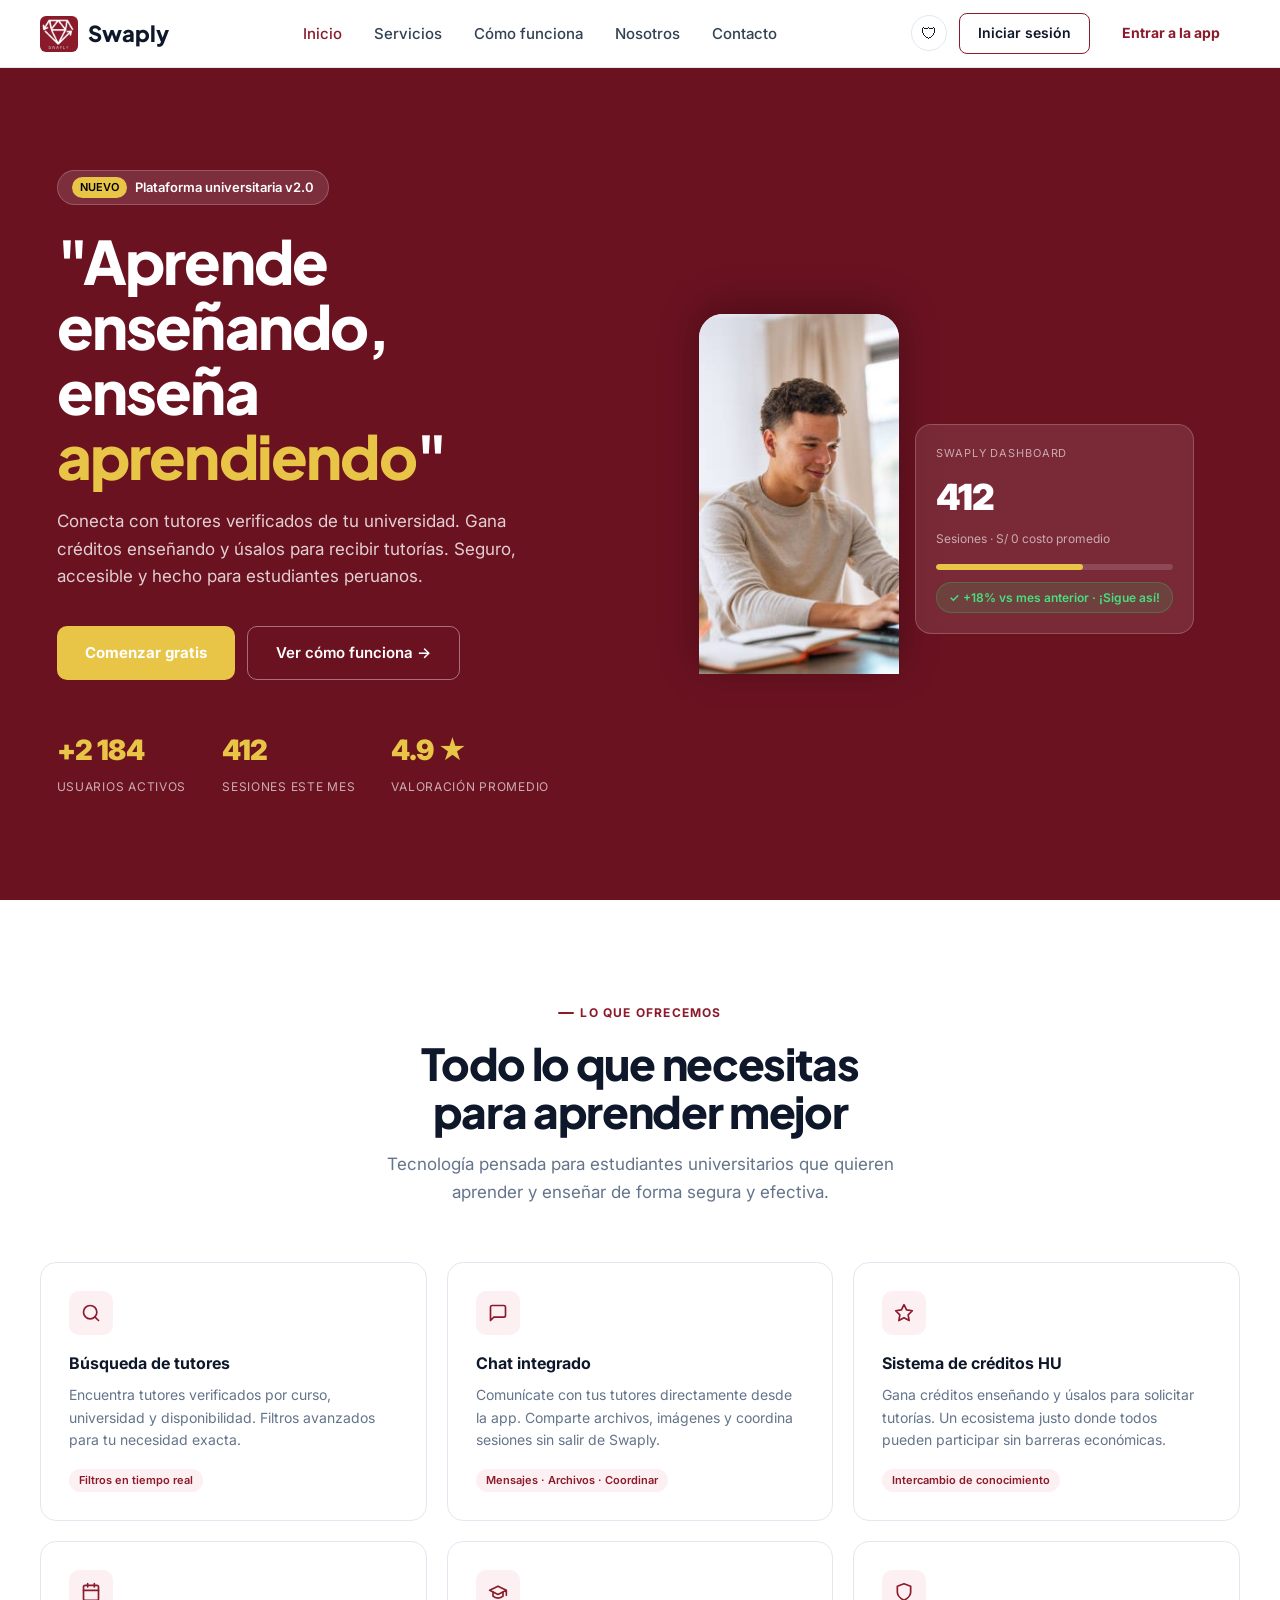
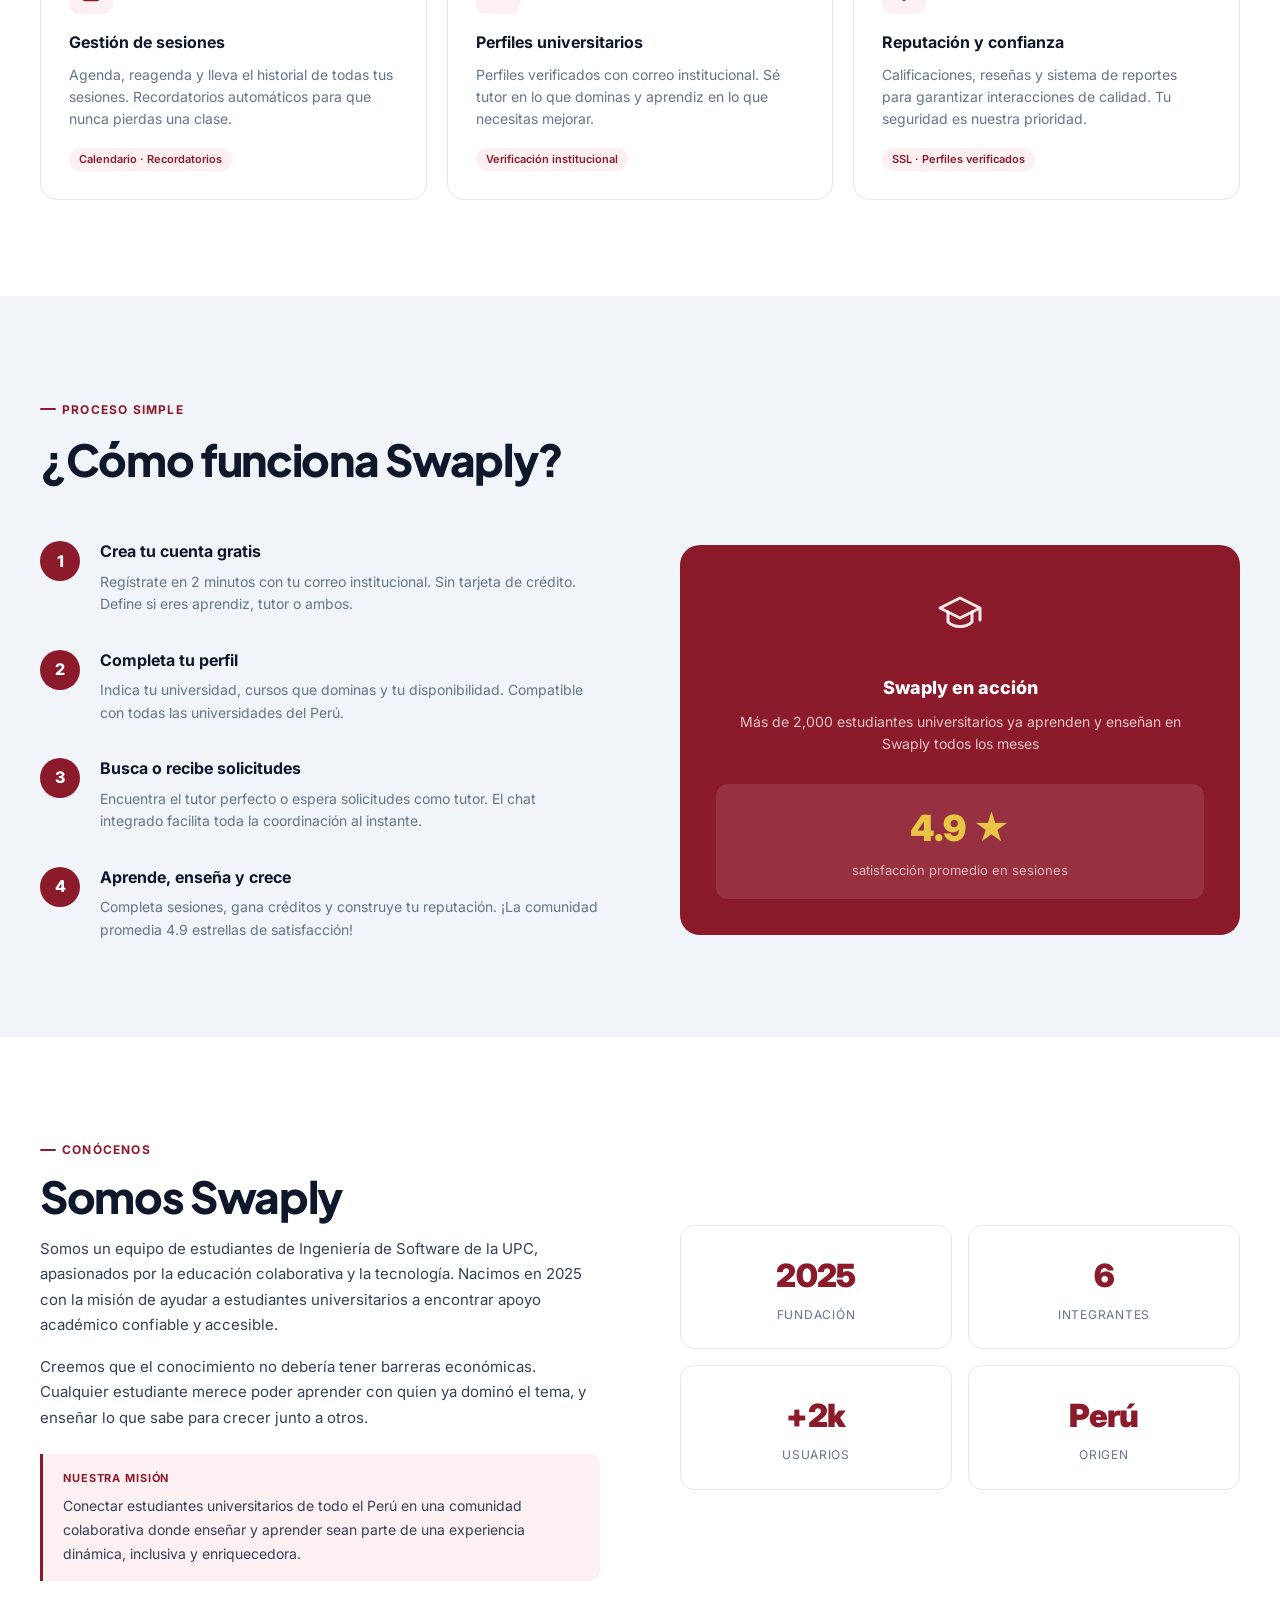
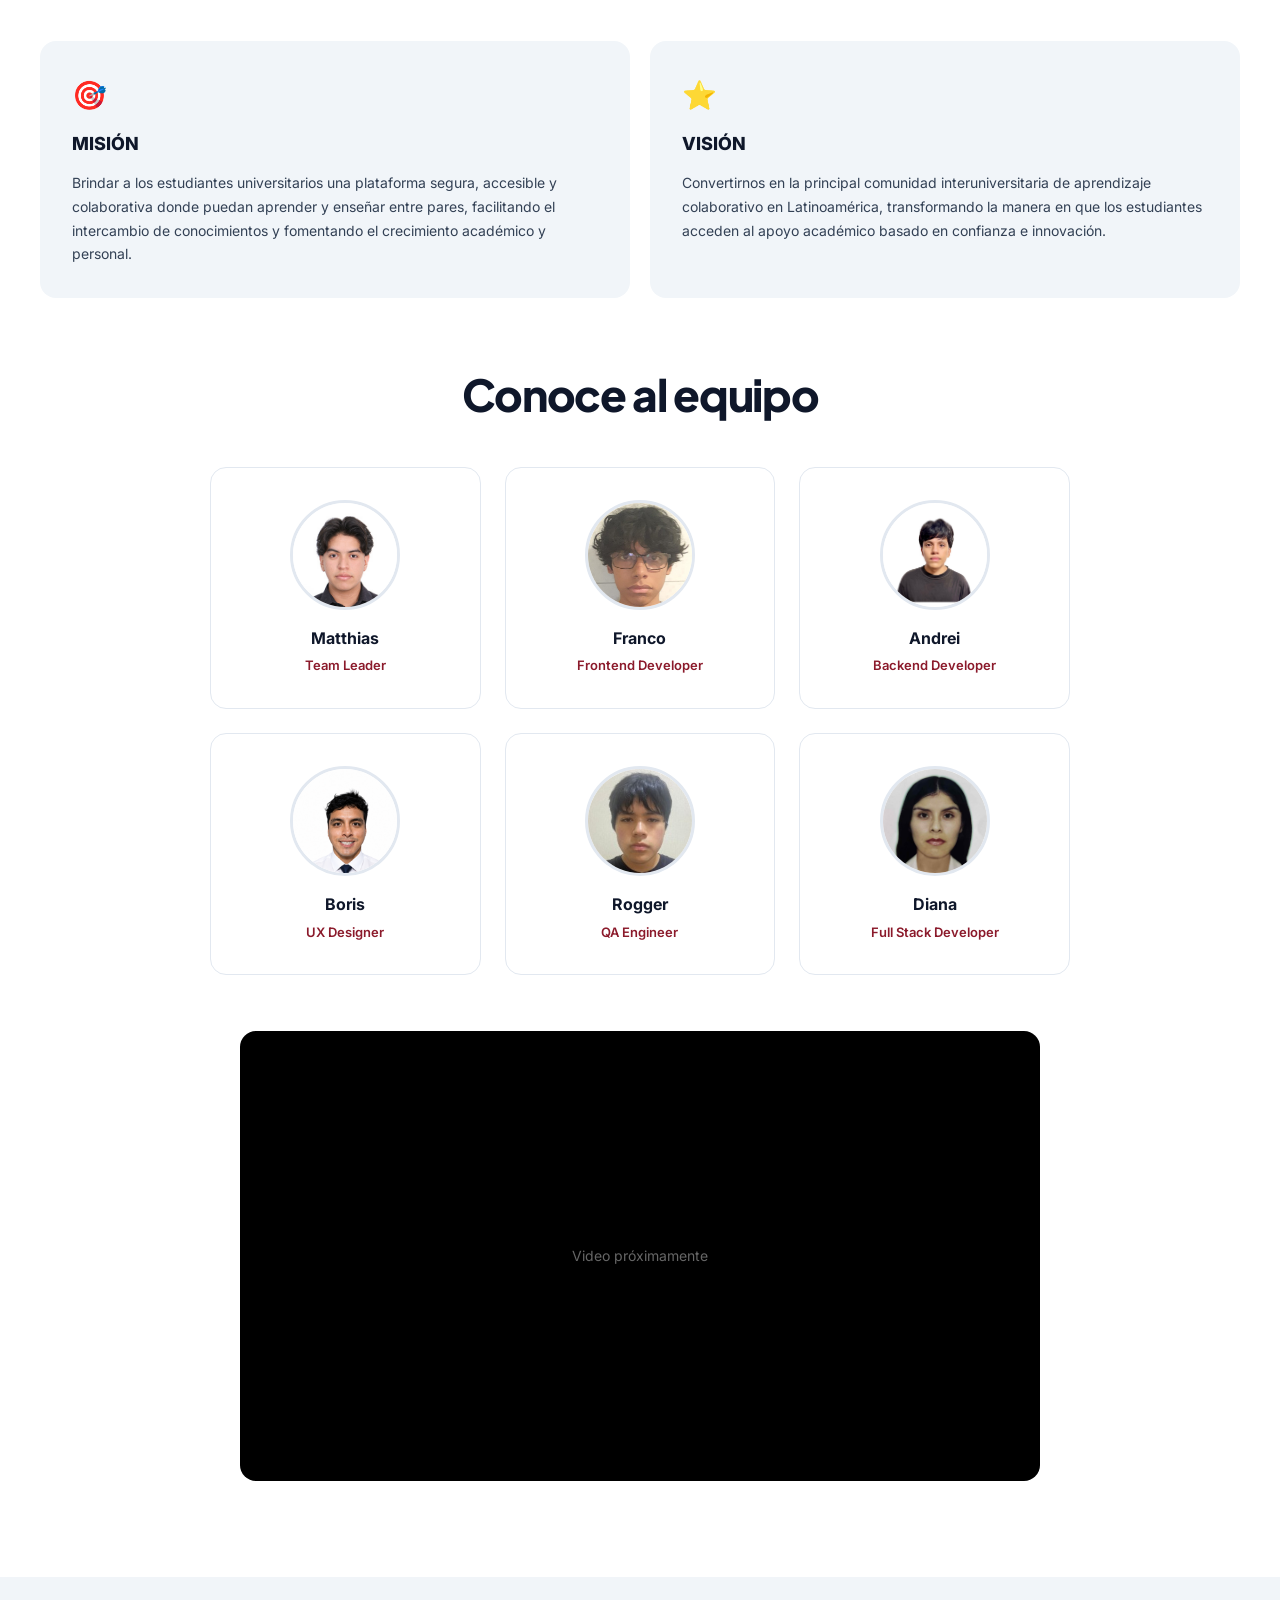
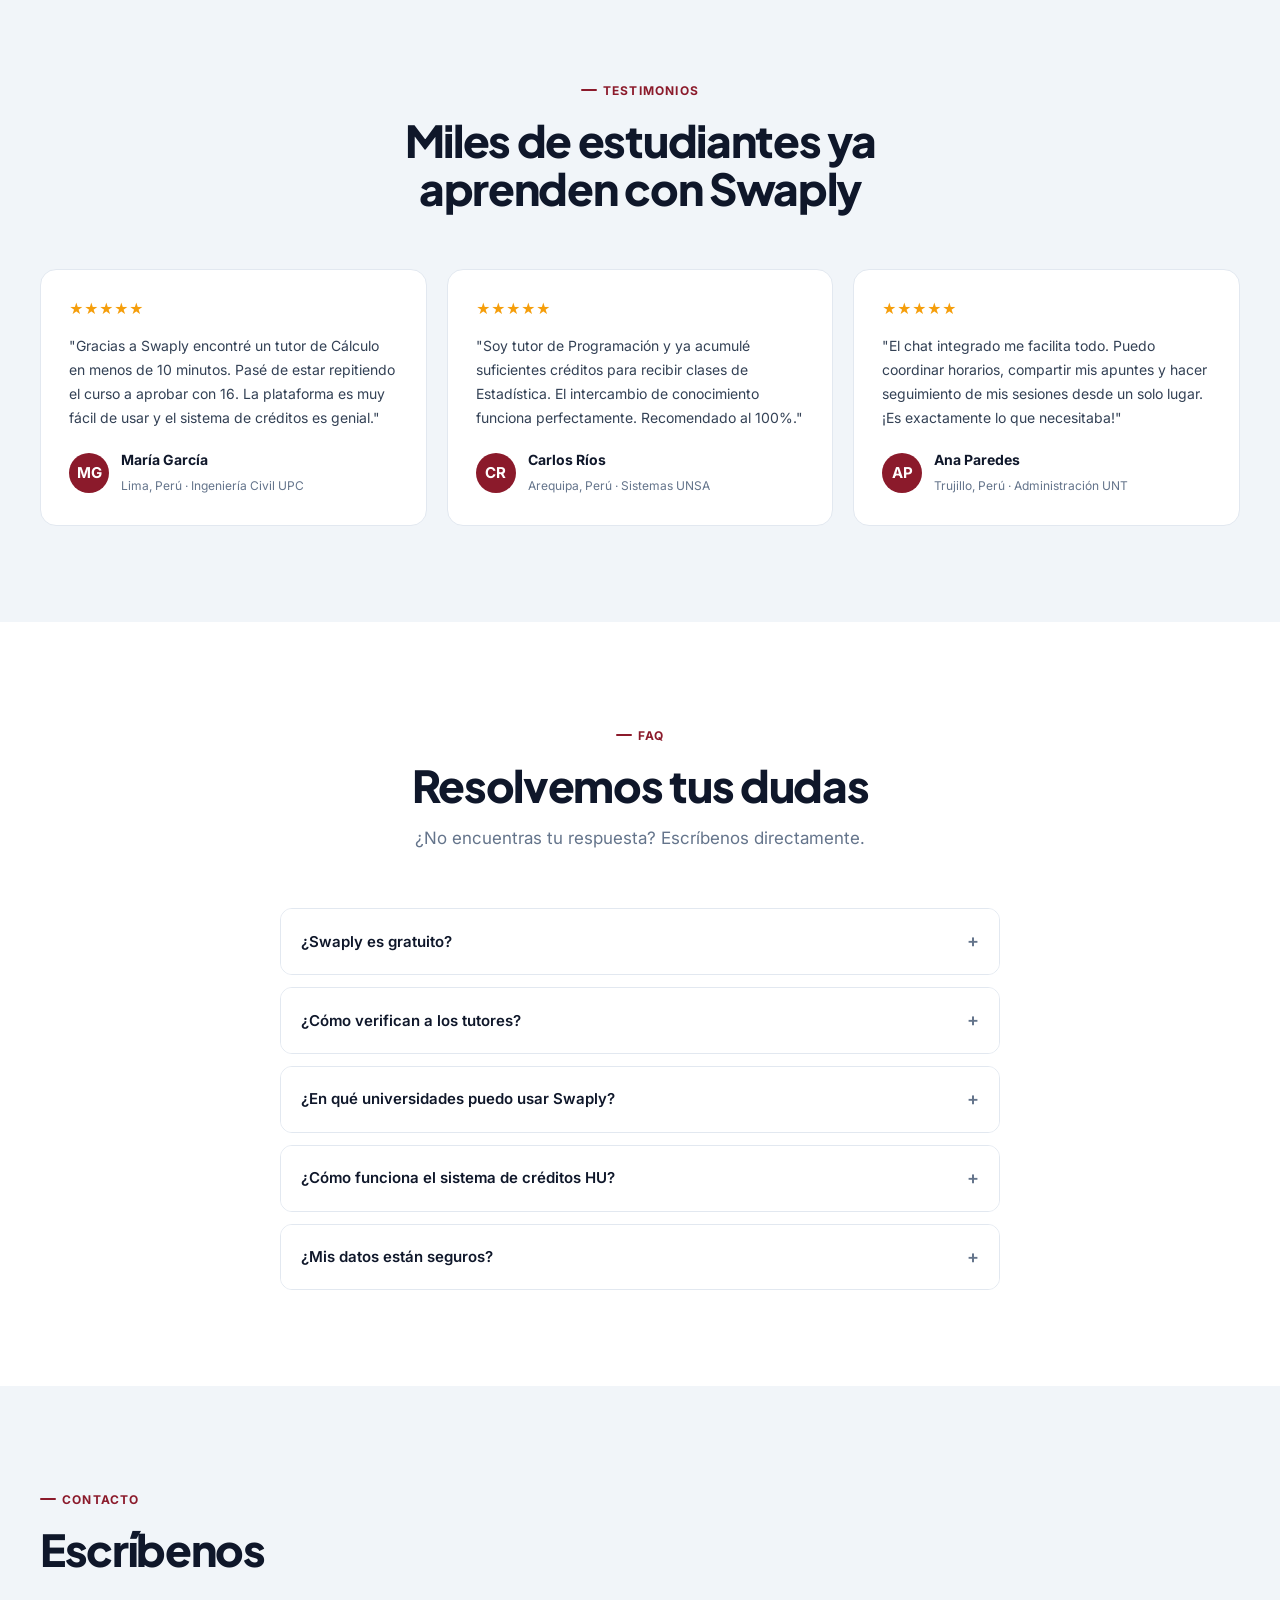
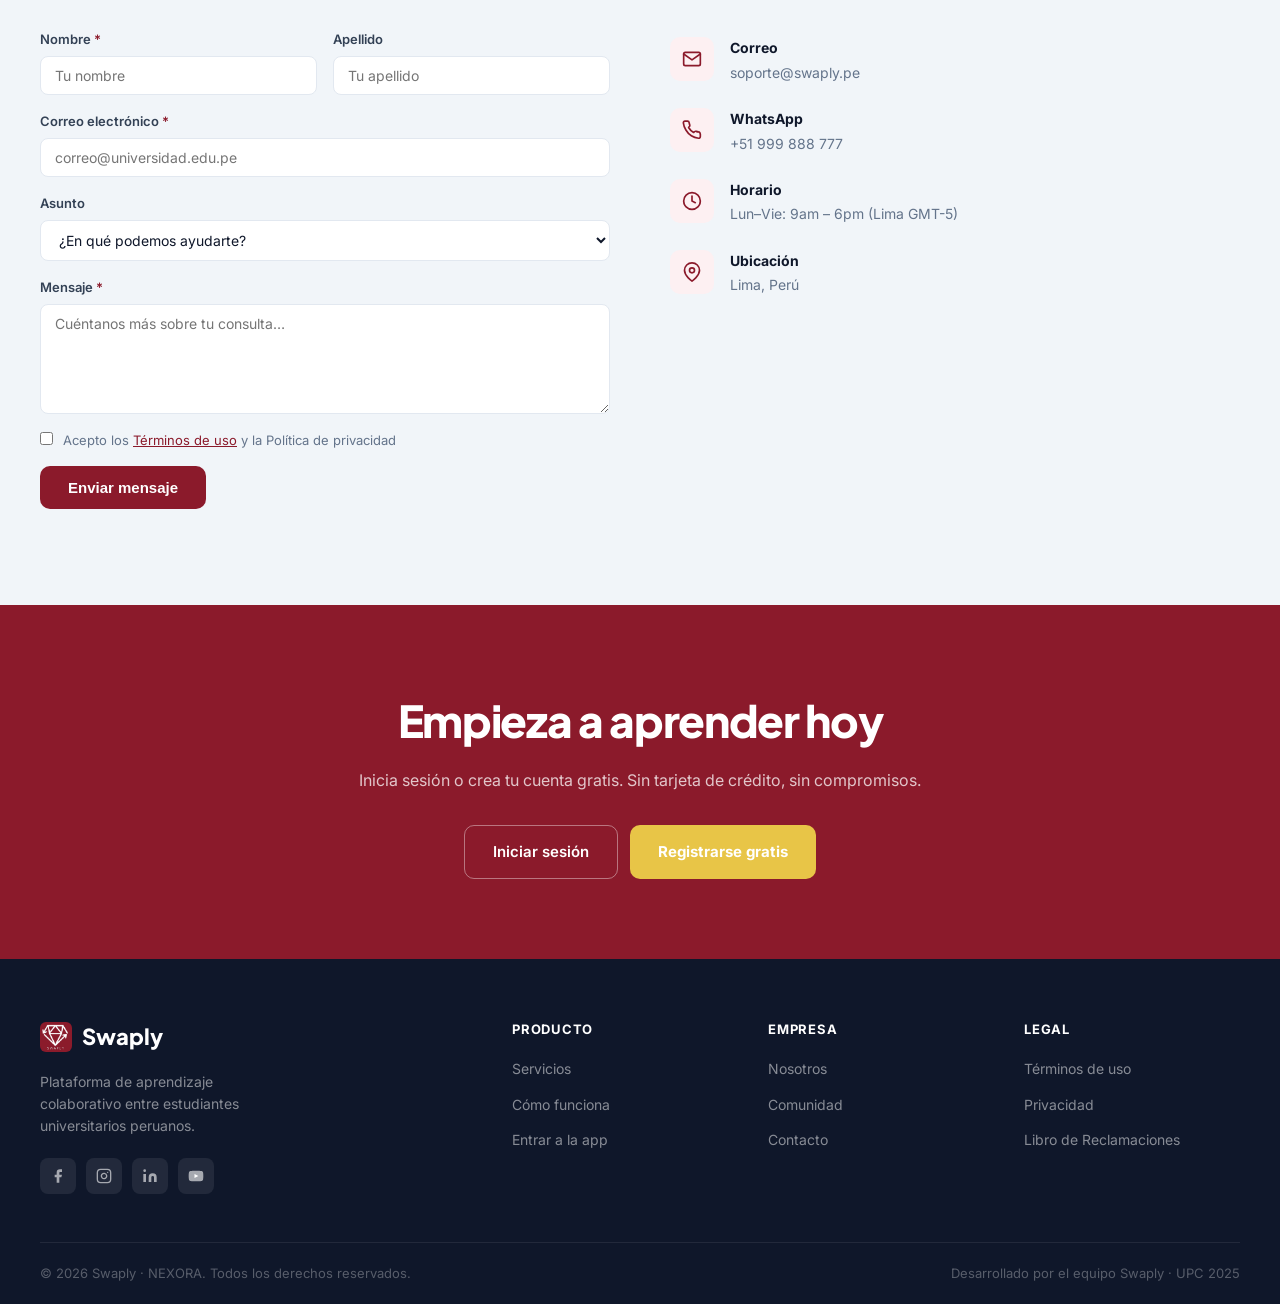
==== commit 587e8b7a: "Mejora de landing" ====
--- a/public/index.html
+++ b/public/index.html
@@ -40,7 +40,7 @@
           <h1>"Aprende enseñando,<br>enseña <em>aprendiendo</em>"</h1>
           <p>Conecta con tutores verificados de tu universidad. Gana créditos enseñando y úsalos para recibir tutorías. Seguro, accesible y hecho para estudiantes peruanos.</p>
           <div class="hero-ctas">
-            <a href="app.html" class="btn-hero-primary">⚡ Comenzar gratis</a>
+            <a href="app.html" class="btn-hero-primary">Comenzar gratis</a>
             <a href="#como-funciona" class="btn-hero-outline">Ver cómo funciona →</a>
           </div>
           <div class="hero-stats">
@@ -83,37 +83,37 @@
         </div>
         <div class="features-grid">
           <div class="feat-card">
-            <div class="feat-icon">🔍</div>
+            <div class="feat-icon"><svg width="20" height="20" viewBox="0 0 24 24" fill="none" stroke="#8B1A2B" stroke-width="2" stroke-linecap="round" stroke-linejoin="round"><circle cx="11" cy="11" r="8"/><path d="m21 21-4.35-4.35"/></svg></div>
             <h3>Búsqueda de tutores</h3>
             <p>Encuentra tutores verificados por curso, universidad y disponibilidad. Filtros avanzados para tu necesidad exacta.</p>
             <span class="feat-tag">Filtros en tiempo real</span>
           </div>
           <div class="feat-card">
-            <div class="feat-icon">💬</div>
+            <div class="feat-icon"><svg width="20" height="20" viewBox="0 0 24 24" fill="none" stroke="#8B1A2B" stroke-width="2" stroke-linecap="round" stroke-linejoin="round"><path d="M21 15a2 2 0 0 1-2 2H7l-4 4V5a2 2 0 0 1 2-2h14a2 2 0 0 1 2 2z"/></svg></div>
             <h3>Chat integrado</h3>
             <p>Comunícate con tus tutores directamente desde la app. Comparte archivos, imágenes y coordina sesiones sin salir de Swaply.</p>
             <span class="feat-tag">Mensajes · Archivos · Coordinar</span>
           </div>
           <div class="feat-card">
-            <div class="feat-icon">⭐</div>
+            <div class="feat-icon"><svg width="20" height="20" viewBox="0 0 24 24" fill="none" stroke="#8B1A2B" stroke-width="2" stroke-linecap="round" stroke-linejoin="round"><polygon points="12 2 15.09 8.26 22 9.27 17 14.14 18.18 21.02 12 17.77 5.82 21.02 7 14.14 2 9.27 8.91 8.26 12 2"/></svg></div>
             <h3>Sistema de créditos HU</h3>
             <p>Gana créditos enseñando y úsalos para solicitar tutorías. Un ecosistema justo donde todos pueden participar sin barreras económicas.</p>
             <span class="feat-tag">Intercambio de conocimiento</span>
           </div>
           <div class="feat-card">
-            <div class="feat-icon">📅</div>
+            <div class="feat-icon"><svg width="20" height="20" viewBox="0 0 24 24" fill="none" stroke="#8B1A2B" stroke-width="2" stroke-linecap="round" stroke-linejoin="round"><rect x="3" y="4" width="18" height="18" rx="2" ry="2"/><line x1="16" y1="2" x2="16" y2="6"/><line x1="8" y1="2" x2="8" y2="6"/><line x1="3" y1="10" x2="21" y2="10"/></svg></div>
             <h3>Gestión de sesiones</h3>
             <p>Agenda, reagenda y lleva el historial de todas tus sesiones. Recordatorios automáticos para que nunca pierdas una clase.</p>
             <span class="feat-tag">Calendario · Recordatorios</span>
           </div>
           <div class="feat-card">
-            <div class="feat-icon">🎓</div>
+            <div class="feat-icon"><svg width="20" height="20" viewBox="0 0 24 24" fill="none" stroke="#8B1A2B" stroke-width="2" stroke-linecap="round" stroke-linejoin="round"><path d="M22 10v6M2 10l10-5 10 5-10 5z"/><path d="M6 12v5c3 3 9 3 12 0v-5"/></svg></div>
             <h3>Perfiles universitarios</h3>
             <p>Perfiles verificados con correo institucional. Sé tutor en lo que dominas y aprendiz en lo que necesitas mejorar.</p>
             <span class="feat-tag">Verificación institucional</span>
           </div>
           <div class="feat-card">
-            <div class="feat-icon">🛡</div>
+            <div class="feat-icon"><svg width="20" height="20" viewBox="0 0 24 24" fill="none" stroke="#8B1A2B" stroke-width="2" stroke-linecap="round" stroke-linejoin="round"><path d="M12 22s8-4 8-10V5l-8-3-8 3v7c0 6 8 10 8 10z"/></svg></div>
             <h3>Reputación y confianza</h3>
             <p>Calificaciones, reseñas y sistema de reportes para garantizar interacciones de calidad. Tu seguridad es nuestra prioridad.</p>
             <span class="feat-tag">SSL · Perfiles verificados</span>
@@ -161,7 +161,7 @@
             </div>
           </div>
           <div class="how-card">
-            <div class="how-card-icon">🎓</div>
+            <div class="how-card-icon"><svg width="48" height="48" viewBox="0 0 24 24" fill="none" stroke="rgba(255,255,255,.9)" stroke-width="1.5" stroke-linecap="round" stroke-linejoin="round"><path d="M22 10v6M2 10l10-5 10 5-10 5z"/><path d="M6 12v5c3 3 9 3 12 0v-5"/></svg></div>
             <h3>Swaply en acción</h3>
             <p>Más de 2,000 estudiantes universitarios ya aprenden y enseñan en Swaply todos los meses</p>
             <div class="how-card-stat">
@@ -224,41 +224,60 @@
         <!-- EQUIPO -->
         <div style="margin-top:72px; text-align:center;">
           <h2 class="section-title" style="margin-bottom:48px;">Conoce al equipo</h2>
-          <div class="team-grid-3">
-            <div class="team-card">
-              <div class="team-photo"><img src="assets/images/matthias.jpg" alt="Matthias" onerror="this.parentElement.innerHTML='M'"></div>
-              <div class="team-name">Matthias</div>
-              <div class="team-role">Team Leader</div>
-            </div>
-            <div class="team-card">
-              <div class="team-photo"><img src="assets/images/franco.jpeg" alt="Franco" onerror="this.parentElement.innerHTML='F'"></div>
-              <div class="team-name">Franco</div>
-              <div class="team-role">Frontend Developer</div>
-            </div>
-            <div class="team-card">
-              <div class="team-photo"><img src="assets/images/andrei.jpeg" alt="Andrei" onerror="this.parentElement.innerHTML='A'"></div>
-              <div class="team-name">Andrei</div>
-              <div class="team-role">Backend Developer</div>
-            </div>
-            <div class="team-card">
-              <div class="team-photo"><img src="assets/images/Boris.png" alt="Boris" onerror="this.parentElement.innerHTML='B'"></div>
-              <div class="team-name">Boris</div>
-              <div class="team-role">UX Designer</div>
-            </div>
-            <div class="team-card">
-              <div class="team-photo"><img src="assets/images/rogger.jpeg" alt="Rogger" onerror="this.parentElement.innerHTML='R'"></div>
-              <div class="team-name">Rogger</div>
-              <div class="team-role">QA Engineer</div>
-            </div>
-            <div class="team-card">
-              <div class="team-photo"><img src="assets/images/diana.jpeg" alt="Diana" onerror="this.parentElement.innerHTML='D'"></div>
-              <div class="team-name">Diana</div>
-              <div class="team-role">Full Stack Developer</div>
-            </div>
-          </div>
-
-          <!-- VIDEO PLACEHOLDER -->
-          <div id="team-video" style="margin-top:56px; border-radius:16px; overflow:hidden; background:#000; aspect-ratio:16/9; max-width:800px; margin-left:auto; margin-right:auto; display:flex; align-items:center; justify-content:center; color:rgba(255,255,255,.4); font-size:14px;">
+          <div style="display:grid; grid-template-columns:repeat(3,1fr); gap:24px; max-width:860px; margin:0 auto;">
+
+            <div style="background:#fff; border:1px solid #e2e8f0; border-radius:16px; padding:32px 20px; text-align:center;">
+              <div style="width:110px; height:110px; border-radius:50%; overflow:hidden; margin:0 auto 16px; border:3px solid #e2e8f0; flex-shrink:0;">
+                <img src="assets/images/matthias.jpg" alt="Matthias" style="width:110px; height:110px; object-fit:cover; object-position:center top; display:block;" onerror="this.outerHTML='<div style=\'width:110px;height:110px;border-radius:50%;background:var(--primary);display:flex;align-items:center;justify-content:center;color:#fff;font-size:36px;font-weight:700;\'>M</div>'">
+              </div>
+              <div style="font-size:16px; font-weight:700; color:#0f172a; margin-bottom:4px;">Matthias</div>
+              <div style="font-size:13px; color:#8B1A2B; font-weight:600;">Team Leader</div>
+            </div>
+
+            <div style="background:#fff; border:1px solid #e2e8f0; border-radius:16px; padding:32px 20px; text-align:center;">
+              <div style="width:110px; height:110px; border-radius:50%; overflow:hidden; margin:0 auto 16px; border:3px solid #e2e8f0;">
+                <img src="assets/images/franco.jpeg" alt="Franco" style="width:110px; height:110px; object-fit:cover; object-position:center top; display:block;" onerror="this.outerHTML='<div style=\'width:110px;height:110px;border-radius:50%;background:var(--primary);display:flex;align-items:center;justify-content:center;color:#fff;font-size:36px;font-weight:700;\'>F</div>'">
+              </div>
+              <div style="font-size:16px; font-weight:700; color:#0f172a; margin-bottom:4px;">Franco</div>
+              <div style="font-size:13px; color:#8B1A2B; font-weight:600;">Frontend Developer</div>
+            </div>
+
+            <div style="background:#fff; border:1px solid #e2e8f0; border-radius:16px; padding:32px 20px; text-align:center;">
+              <div style="width:110px; height:110px; border-radius:50%; overflow:hidden; margin:0 auto 16px; border:3px solid #e2e8f0;">
+                <img src="assets/images/andrei.jpeg" alt="Andrei" style="width:110px; height:110px; object-fit:cover; object-position:center top; display:block;" onerror="this.outerHTML='<div style=\'width:110px;height:110px;border-radius:50%;background:var(--primary);display:flex;align-items:center;justify-content:center;color:#fff;font-size:36px;font-weight:700;\'>A</div>'">
+              </div>
+              <div style="font-size:16px; font-weight:700; color:#0f172a; margin-bottom:4px;">Andrei</div>
+              <div style="font-size:13px; color:#8B1A2B; font-weight:600;">Backend Developer</div>
+            </div>
+
+            <div style="background:#fff; border:1px solid #e2e8f0; border-radius:16px; padding:32px 20px; text-align:center;">
+              <div style="width:110px; height:110px; border-radius:50%; overflow:hidden; margin:0 auto 16px; border:3px solid #e2e8f0;">
+                <img src="assets/images/Boris.png" alt="Boris" style="width:110px; height:110px; object-fit:cover; object-position:center top; display:block;" onerror="this.outerHTML='<div style=\'width:110px;height:110px;border-radius:50%;background:var(--primary);display:flex;align-items:center;justify-content:center;color:#fff;font-size:36px;font-weight:700;\'>B</div>'">
+              </div>
+              <div style="font-size:16px; font-weight:700; color:#0f172a; margin-bottom:4px;">Boris</div>
+              <div style="font-size:13px; color:#8B1A2B; font-weight:600;">UX Designer</div>
+            </div>
+
+            <div style="background:#fff; border:1px solid #e2e8f0; border-radius:16px; padding:32px 20px; text-align:center;">
+              <div style="width:110px; height:110px; border-radius:50%; overflow:hidden; margin:0 auto 16px; border:3px solid #e2e8f0;">
+                <img src="assets/images/rogger.jpeg" alt="Rogger" style="width:110px; height:110px; object-fit:cover; object-position:center top; display:block;" onerror="this.outerHTML='<div style=\'width:110px;height:110px;border-radius:50%;background:var(--primary);display:flex;align-items:center;justify-content:center;color:#fff;font-size:36px;font-weight:700;\'>R</div>'">
+              </div>
+              <div style="font-size:16px; font-weight:700; color:#0f172a; margin-bottom:4px;">Rogger</div>
+              <div style="font-size:13px; color:#8B1A2B; font-weight:600;">QA Engineer</div>
+            </div>
+
+            <div style="background:#fff; border:1px solid #e2e8f0; border-radius:16px; padding:32px 20px; text-align:center;">
+              <div style="width:110px; height:110px; border-radius:50%; overflow:hidden; margin:0 auto 16px; border:3px solid #e2e8f0;">
+                <img src="assets/images/diana.jpeg" alt="Diana" style="width:110px; height:110px; object-fit:cover; object-position:center top; display:block;" onerror="this.outerHTML='<div style=\'width:110px;height:110px;border-radius:50%;background:var(--primary);display:flex;align-items:center;justify-content:center;color:#fff;font-size:36px;font-weight:700;\'>D</div>'">
+              </div>
+              <div style="font-size:16px; font-weight:700; color:#0f172a; margin-bottom:4px;">Diana</div>
+              <div style="font-size:13px; color:#8B1A2B; font-weight:600;">Full Stack Developer</div>
+            </div>
+
+          </div>
+
+          <!-- VIDEO -->
+          <div id="team-video" style="margin-top:56px; border-radius:16px; overflow:hidden; background:#000; max-width:800px; margin-left:auto; margin-right:auto; aspect-ratio:16/9; display:flex; align-items:center; justify-content:center; color:rgba(255,255,255,.4); font-size:14px;">
             Video próximamente
           </div>
         </div>
@@ -388,28 +407,28 @@
           </form>
           <div class="contact-info">
             <div class="contact-info-item">
-              <div class="contact-info-icon">📧</div>
+              <div class="contact-info-icon"><svg width="20" height="20" viewBox="0 0 24 24" fill="none" stroke="#8B1A2B" stroke-width="2" stroke-linecap="round" stroke-linejoin="round"><path d="M4 4h16c1.1 0 2 .9 2 2v12c0 1.1-.9 2-2 2H4c-1.1 0-2-.9-2-2V6c0-1.1.9-2 2-2z"/><polyline points="22,6 12,13 2,6"/></svg></div>
               <div>
                 <h4>Correo</h4>
                 <p>soporte@swaply.pe</p>
               </div>
             </div>
             <div class="contact-info-item">
-              <div class="contact-info-icon">💬</div>
+              <div class="contact-info-icon"><svg width="20" height="20" viewBox="0 0 24 24" fill="none" stroke="#8B1A2B" stroke-width="2" stroke-linecap="round" stroke-linejoin="round"><path d="M22 16.92v3a2 2 0 0 1-2.18 2 19.79 19.79 0 0 1-8.63-3.07A19.5 19.5 0 0 1 4.69 12 19.79 19.79 0 0 1 1.61 3.48 2 2 0 0 1 3.58 1.3h3a2 2 0 0 1 2 1.72 12.84 12.84 0 0 0 .7 2.81 2 2 0 0 1-.45 2.11L7.91 9a16 16 0 0 0 6 6l1.06-.91a2 2 0 0 1 2.11-.45 12.84 12.84 0 0 0 2.81.7A2 2 0 0 1 21.73 16.92z"/></svg></div>
               <div>
                 <h4>WhatsApp</h4>
                 <p>+51 999 888 777</p>
               </div>
             </div>
             <div class="contact-info-item">
-              <div class="contact-info-icon">🕐</div>
+              <div class="contact-info-icon"><svg width="20" height="20" viewBox="0 0 24 24" fill="none" stroke="#8B1A2B" stroke-width="2" stroke-linecap="round" stroke-linejoin="round"><circle cx="12" cy="12" r="10"/><polyline points="12 6 12 12 16 14"/></svg></div>
               <div>
                 <h4>Horario</h4>
                 <p>Lun–Vie: 9am – 6pm (Lima GMT-5)</p>
               </div>
             </div>
             <div class="contact-info-item">
-              <div class="contact-info-icon">📍</div>
+              <div class="contact-info-icon"><svg width="20" height="20" viewBox="0 0 24 24" fill="none" stroke="#8B1A2B" stroke-width="2" stroke-linecap="round" stroke-linejoin="round"><path d="M21 10c0 7-9 13-9 13s-9-6-9-13a9 9 0 0 1 18 0z"/><circle cx="12" cy="10" r="3"/></svg></div>
               <div>
                 <h4>Ubicación</h4>
                 <p>Lima, Perú</p>
@@ -426,7 +445,7 @@
       <p>Inicia sesión o crea tu cuenta gratis. Sin tarjeta de crédito, sin compromisos.</p>
       <div class="cta-btns">
         <a href="app.html" class="btn-hero-outline">Iniciar sesión</a>
-        <a href="app.html" class="btn-hero-primary">⚡ Registrarse gratis</a>
+        <a href="app.html" class="btn-hero-primary">Registrarse gratis</a>
       </div>
     </div>
 
@@ -442,10 +461,10 @@
         </div>
         <p>Plataforma de aprendizaje colaborativo entre estudiantes universitarios peruanos.</p>
         <div class="footer-social">
-          <a href="#" aria-label="Facebook">f</a>
-          <a href="#" aria-label="Instagram">📷</a>
-          <a href="#" aria-label="LinkedIn">in</a>
-          <a href="#" aria-label="YouTube">▶</a>
+          <a href="#" aria-label="Facebook"><svg width="16" height="16" viewBox="0 0 24 24" fill="currentColor"><path d="M18 2h-3a5 5 0 0 0-5 5v3H7v4h3v8h4v-8h3l1-4h-4V7a1 1 0 0 1 1-1h3z"/></svg></a>
+          <a href="#" aria-label="Instagram"><svg width="16" height="16" viewBox="0 0 24 24" fill="none" stroke="currentColor" stroke-width="2" stroke-linecap="round" stroke-linejoin="round"><rect x="2" y="2" width="20" height="20" rx="5" ry="5"/><path d="M16 11.37A4 4 0 1 1 12.63 8 4 4 0 0 1 16 11.37z"/><line x1="17.5" y1="6.5" x2="17.51" y2="6.5"/></svg></a>
+          <a href="#" aria-label="LinkedIn"><svg width="16" height="16" viewBox="0 0 24 24" fill="currentColor"><path d="M16 8a6 6 0 0 1 6 6v7h-4v-7a2 2 0 0 0-2-2 2 2 0 0 0-2 2v7h-4v-7a6 6 0 0 1 6-6z"/><rect x="2" y="9" width="4" height="12"/><circle cx="4" cy="4" r="2"/></svg></a>
+          <a href="#" aria-label="YouTube"><svg width="16" height="16" viewBox="0 0 24 24" fill="currentColor"><path d="M22.54 6.42a2.78 2.78 0 0 0-1.95-1.96C18.88 4 12 4 12 4s-6.88 0-8.59.46a2.78 2.78 0 0 0-1.95 1.96A29 29 0 0 0 1 12a29 29 0 0 0 .46 5.58A2.78 2.78 0 0 0 3.41 19.54C5.12 20 12 20 12 20s6.88 0 8.59-.46a2.78 2.78 0 0 0 1.95-1.96A29 29 0 0 0 23 12a29 29 0 0 0-.46-5.58z"/><polygon points="9.75 15.02 15.5 12 9.75 8.98 9.75 15.02" fill="white"/></svg></a>
         </div>
       </div>
       <div class="footer-col">
--- a/public/assets/styles/landing.css
+++ b/public/assets/styles/landing.css
@@ -76,8 +76,12 @@
 /* ── HERO ── */
 .hero-section {
   background: var(--hero-bg);
-  padding: 80px 40px 0;
+  padding: 0 40px;
   overflow: hidden;
+  min-height: calc(100vh - 68px);
+  display: flex;
+  flex-direction: column;
+  justify-content: center;
 }
 .hero-inner {
   max-width: var(--max-w); margin: 0 auto;
@@ -229,20 +233,35 @@
 .about-stat-card span { font-size: 12px; color: var(--muted); text-transform: uppercase; letter-spacing: .06em; margin-top: 4px; display: block; }
 
 /* ── TEAM ── */
-.team-grid {
-  display: flex; flex-wrap: wrap; justify-content: center; gap: 32px;
-}
+.team-grid { display: flex; flex-wrap: wrap; justify-content: center; gap: 32px; }
 .team-member { text-align: center; width: 160px; }
 .team-member .photo {
   width: 120px; height: 120px; border-radius: 50%; overflow: hidden; margin: 0 auto 14px;
   background: linear-gradient(135deg, #e8c0c8, var(--primary));
   display: flex; align-items: center; justify-content: center;
-  font-size: 40px; font-weight: 700; color: #fff;
-  border: 3px solid var(--border);
+  font-size: 40px; font-weight: 700; color: #fff; border: 3px solid var(--border);
 }
 .team-member .photo img { width: 100%; height: 100%; object-fit: cover; object-position: center top; }
 .team-member .name { font-size: 15px; font-weight: 700; color: var(--ink); margin-bottom: 2px; }
 .team-member .role { font-size: 12px; color: var(--primary); font-weight: 600; }
+
+.team-grid-3 {
+  display: grid; grid-template-columns: repeat(3, 1fr); gap: 24px; max-width: 860px; margin: 0 auto;
+}
+.team-card {
+  background: var(--card-bg); border: 1px solid var(--border); border-radius: 16px;
+  padding: 32px 20px; text-align: center; transition: box-shadow .2s;
+}
+.team-card:hover { box-shadow: 0 6px 24px rgba(139,26,43,.1); }
+.team-photo {
+  width: 100px; height: 100px; border-radius: 50%; overflow: hidden; margin: 0 auto 16px;
+  background: linear-gradient(135deg, #e8c0c8, var(--primary));
+  display: flex; align-items: center; justify-content: center;
+  font-size: 36px; font-weight: 700; color: #fff; border: 3px solid var(--border);
+}
+.team-photo img { width: 100%; height: 100%; object-fit: cover; object-position: center top; }
+.team-name { font-size: 16px; font-weight: 700; color: var(--ink); margin-bottom: 4px; }
+.team-role { font-size: 13px; color: var(--primary); font-weight: 600; }
 
 /* ── TESTIMONIALS ── */
 .testi-grid {
@@ -378,7 +397,8 @@
   .landing-header { padding: 0 20px; gap: 16px; }
   .landing-nav { display: none; }
   .section { padding: 64px 20px; }
-  .hero-section { padding: 60px 20px 0; }
+  .hero-section { padding: 60px 20px; min-height: auto; }
+  .team-grid-3 { grid-template-columns: repeat(2, 1fr); }
   .features-grid { grid-template-columns: 1fr; }
   .testi-grid { grid-template-columns: 1fr; }
   .about-stats { grid-template-columns: 1fr 1fr; }
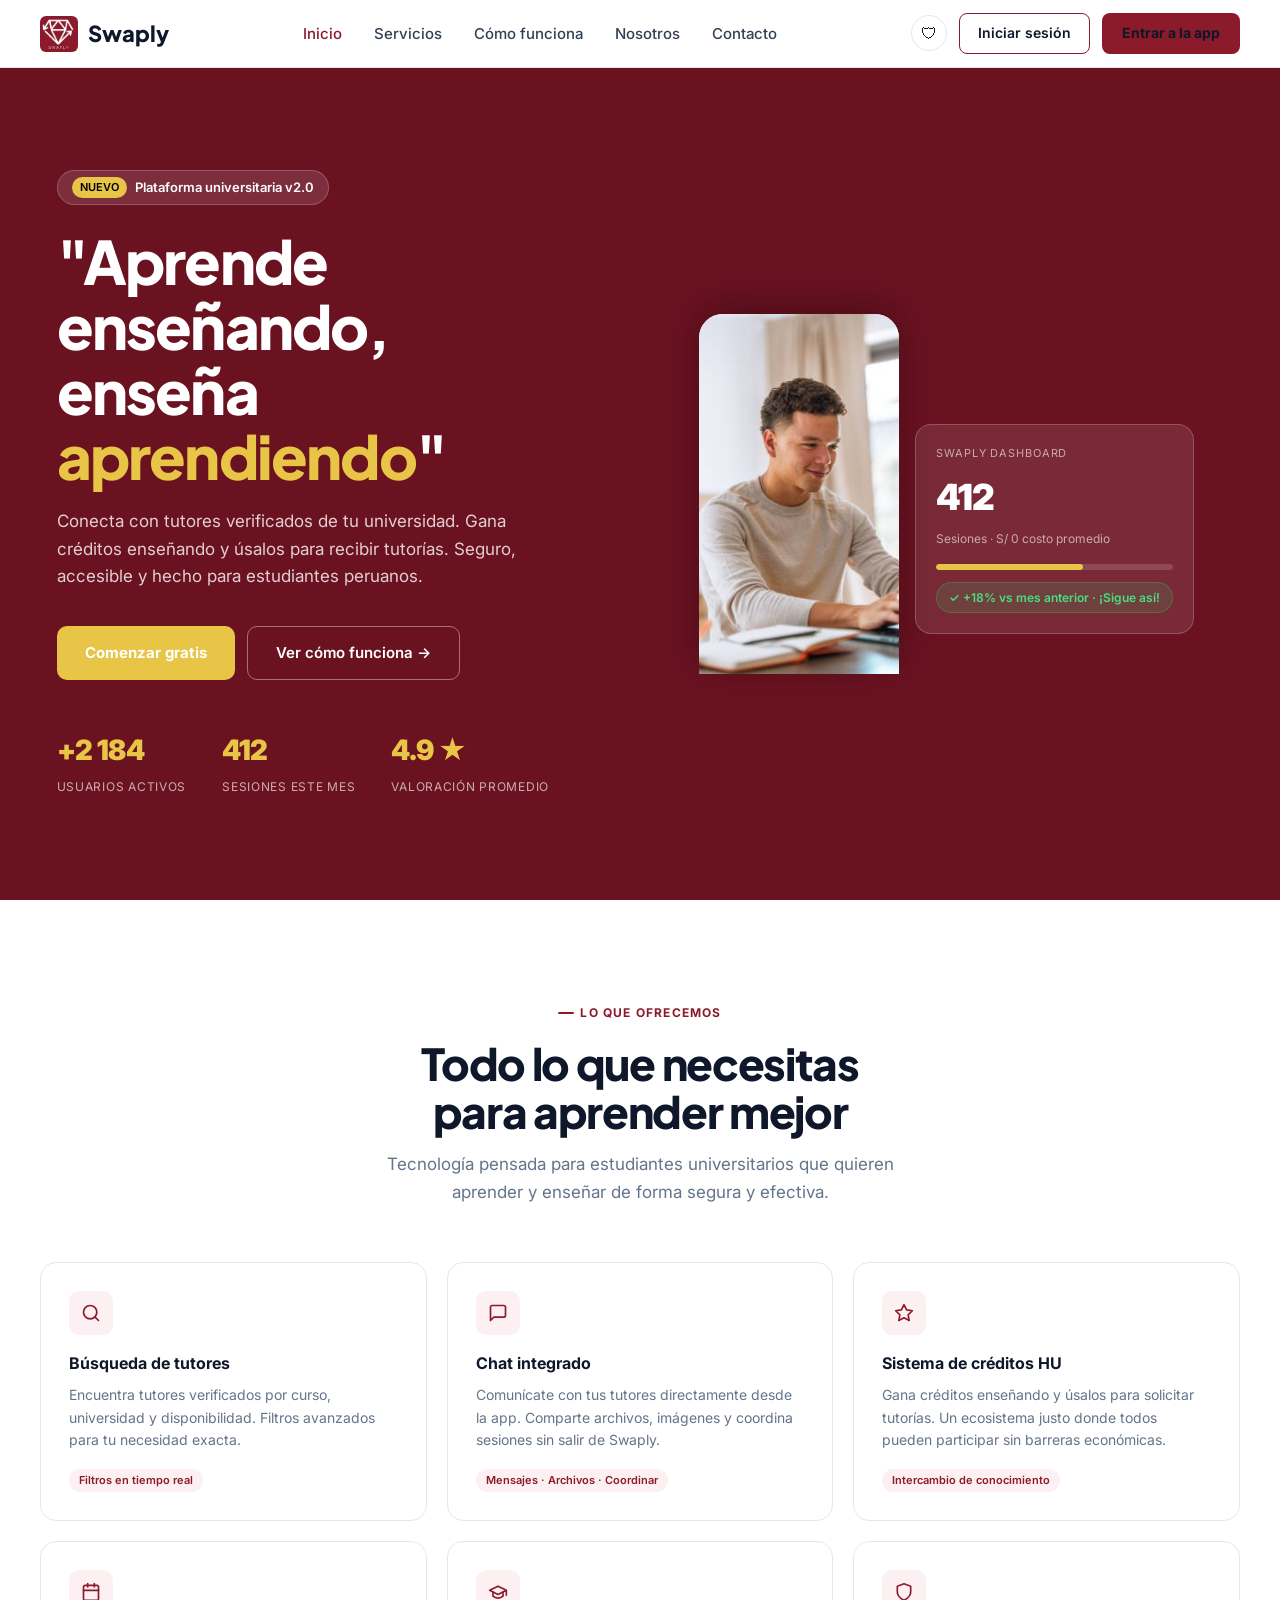
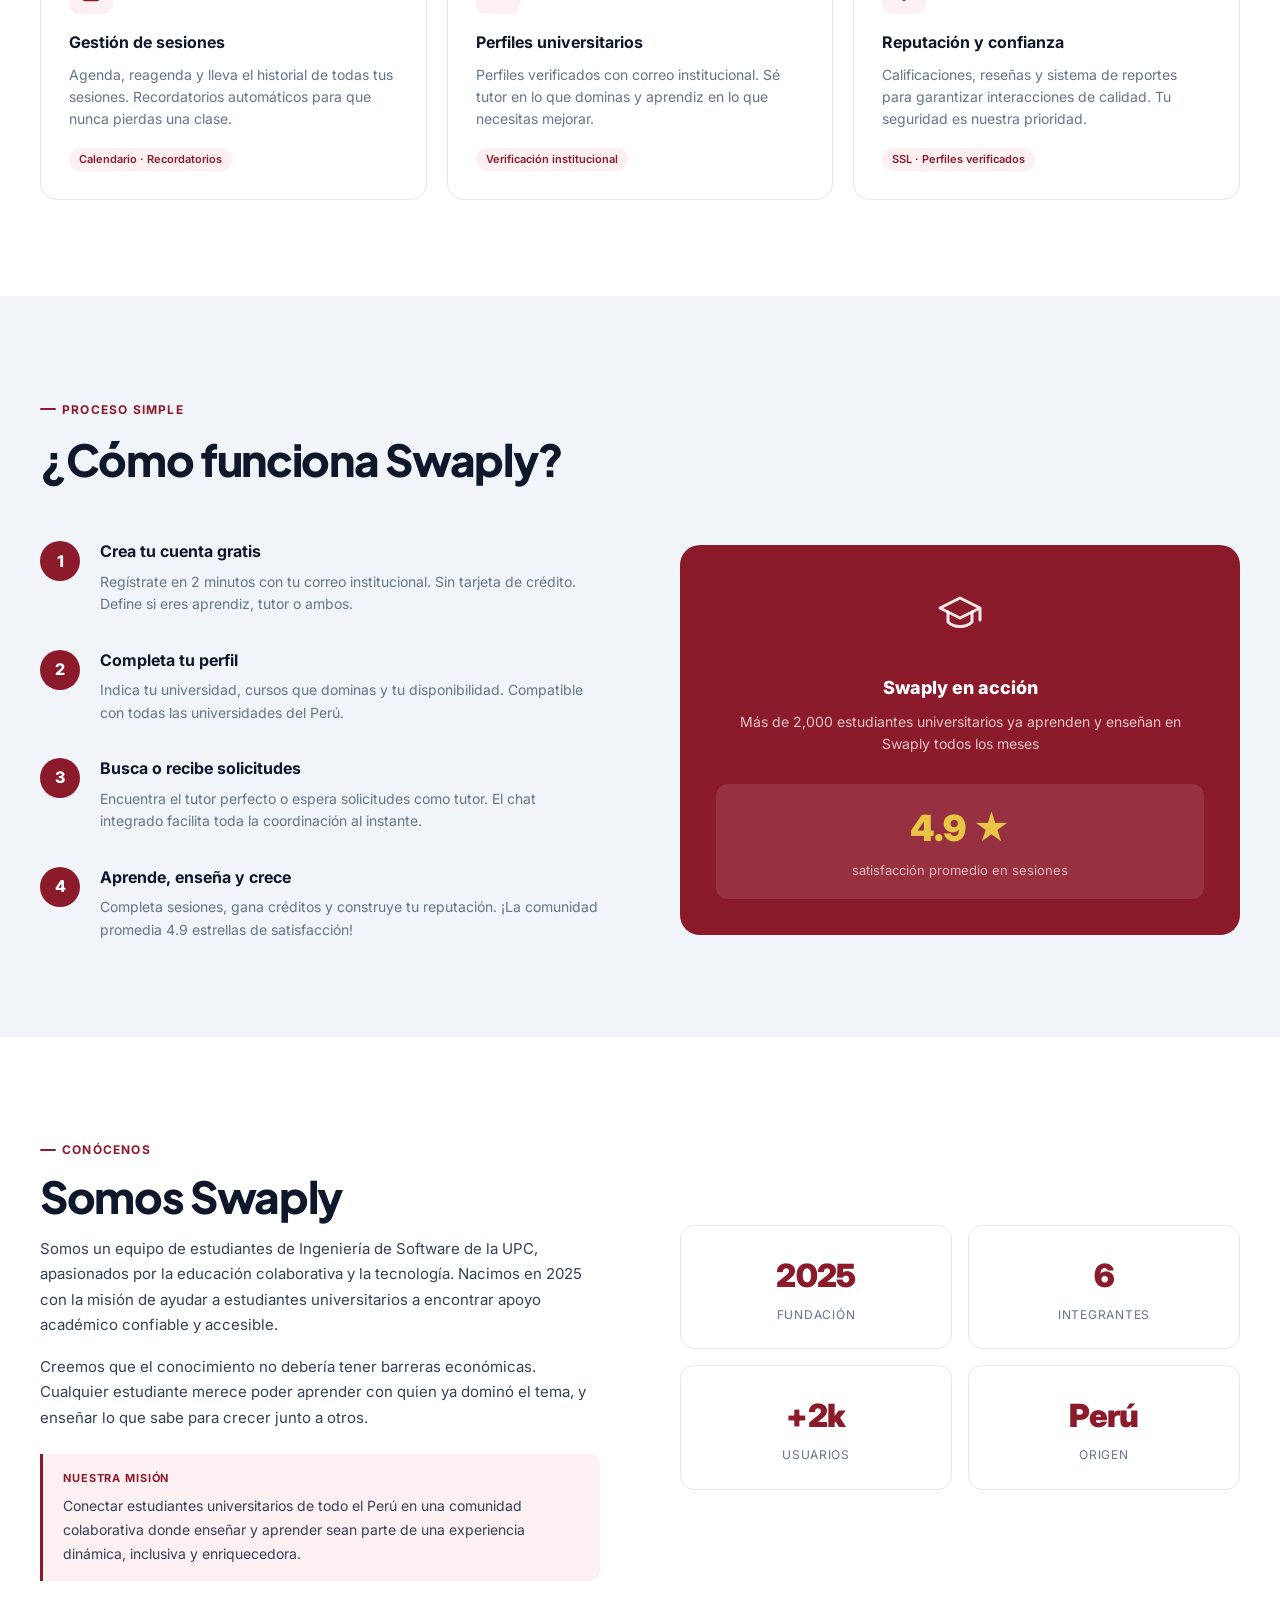
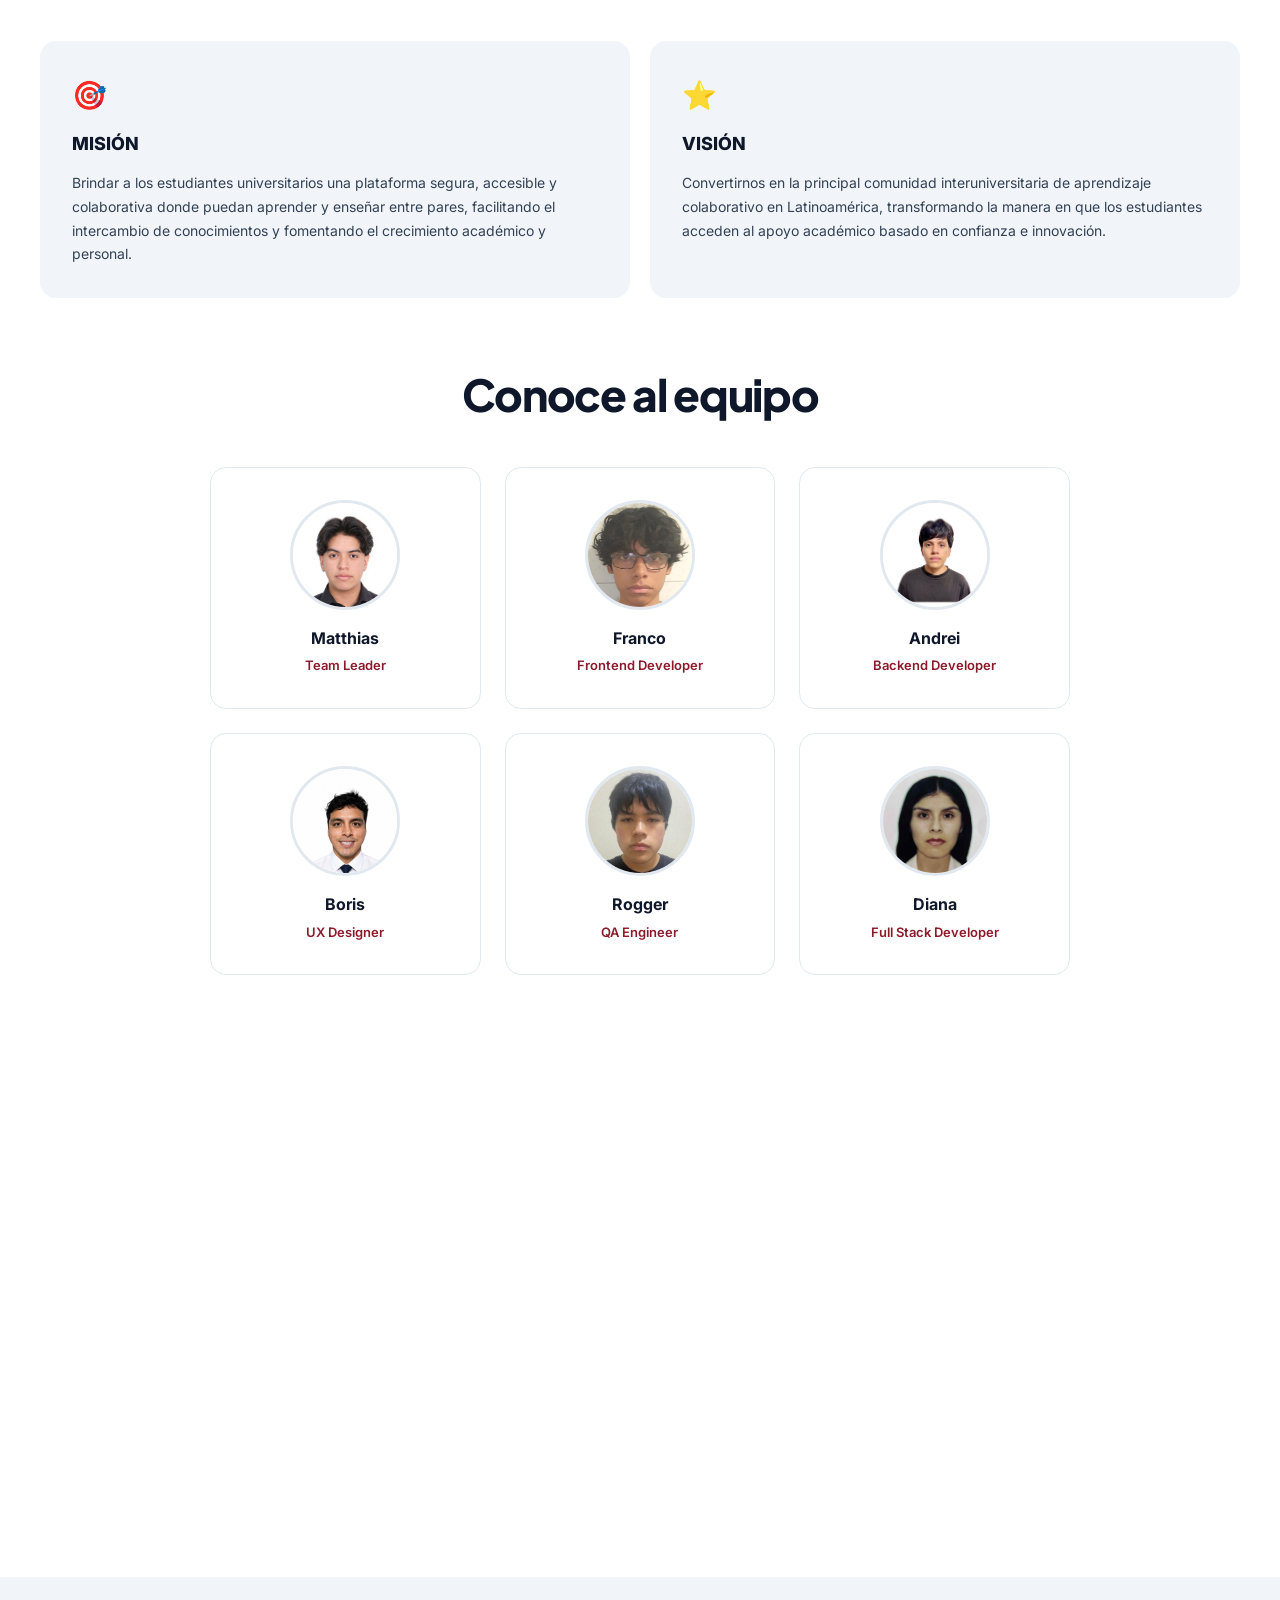
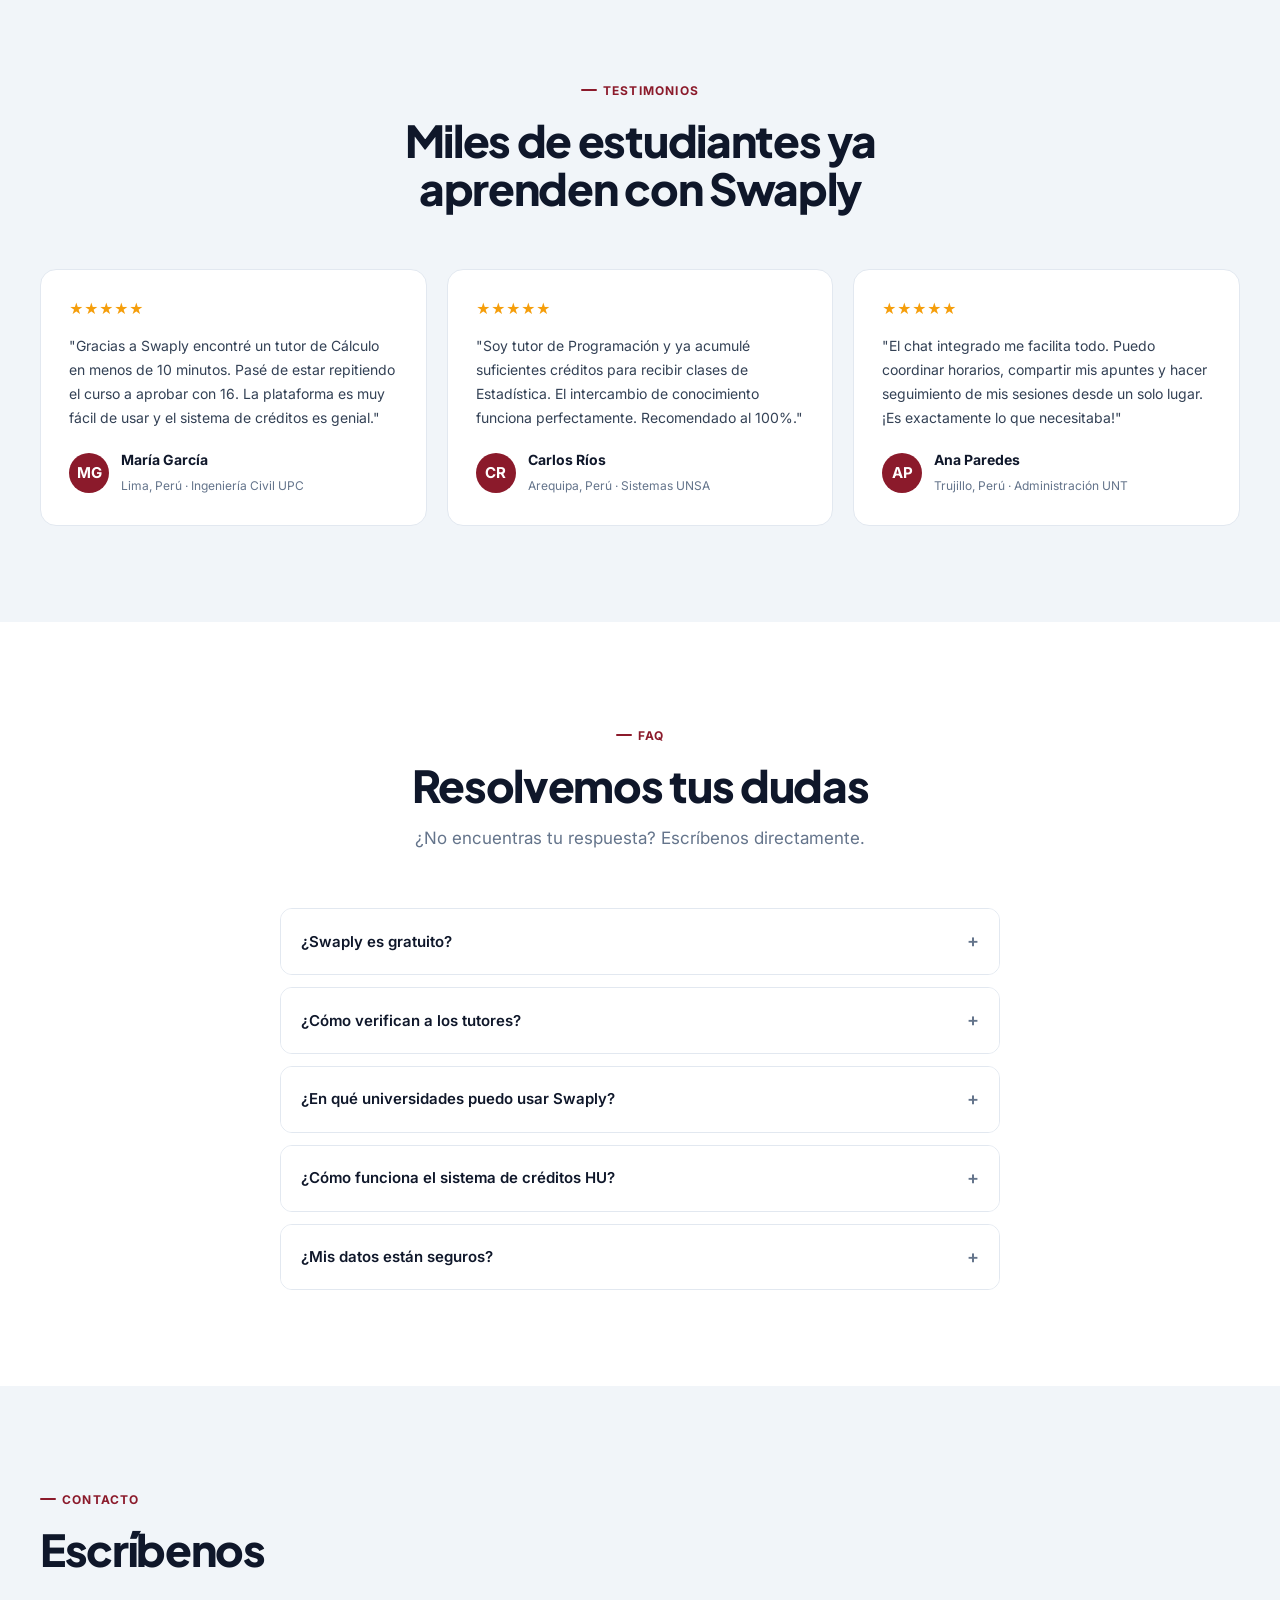
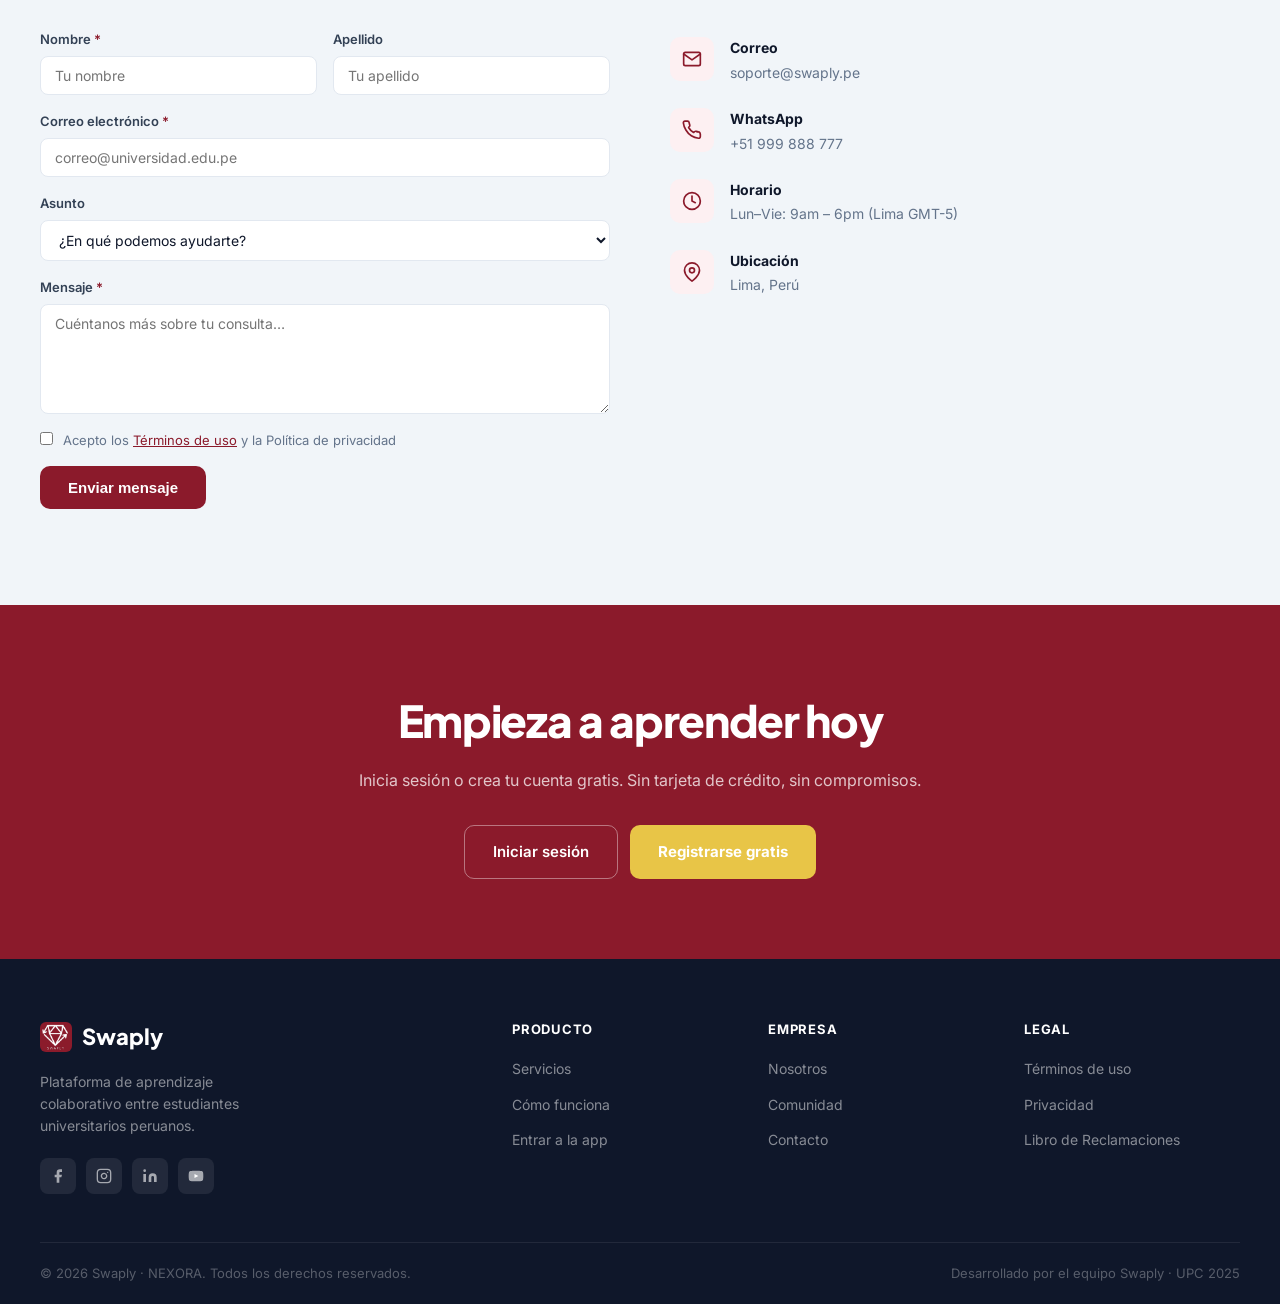
==== commit bb443fd9: "Mejora 2.0 del landing page" ====
--- a/public/index.html
+++ b/public/index.html
@@ -5,6 +5,22 @@
   <meta name="viewport" content="width=device-width, initial-scale=1.0">
   <title>Swaply — Aprende enseñando, enseña aprendiendo</title>
   <link rel="stylesheet" href="assets/styles/landing.css">
+  <style>
+    .team-card-hover {
+      background: #fff;
+      border: 1.5px solid #e2e8f0;
+      border-radius: 16px;
+      padding: 32px 20px;
+      text-align: center;
+      cursor: default;
+      transition: border-color .2s, box-shadow .2s, transform .2s;
+    }
+    .team-card-hover:hover {
+      border-color: #8B1A2B;
+      box-shadow: 0 6px 24px rgba(139,26,43,.12);
+      transform: translateY(-3px);
+    }
+  </style>
 </head>
 <body class="landing">
 
@@ -24,7 +40,7 @@
     <div class="header-actions">
       <a href="admin-login.html" class="icon-btn" aria-label="Admin" title="Acceso administrador" style="text-decoration:none;">🛡</a>
       <a href="app.html" class="btn-ghost">Iniciar sesión</a>
-      <a href="app.html" class="btn-app" style="background:#fff; color:var(--primary);">Entrar a la app</a>
+      <a href="app.html" class="btn-app">Entrar a la app</a>
     </div>
   </header>
 
@@ -226,7 +242,7 @@
           <h2 class="section-title" style="margin-bottom:48px;">Conoce al equipo</h2>
           <div style="display:grid; grid-template-columns:repeat(3,1fr); gap:24px; max-width:860px; margin:0 auto;">
 
-            <div style="background:#fff; border:1px solid #e2e8f0; border-radius:16px; padding:32px 20px; text-align:center;">
+            <div class="team-card-hover">
               <div style="width:110px; height:110px; border-radius:50%; overflow:hidden; margin:0 auto 16px; border:3px solid #e2e8f0; flex-shrink:0;">
                 <img src="assets/images/matthias.jpg" alt="Matthias" style="width:110px; height:110px; object-fit:cover; object-position:center top; display:block;" onerror="this.outerHTML='<div style=\'width:110px;height:110px;border-radius:50%;background:var(--primary);display:flex;align-items:center;justify-content:center;color:#fff;font-size:36px;font-weight:700;\'>M</div>'">
               </div>
@@ -234,7 +250,7 @@
               <div style="font-size:13px; color:#8B1A2B; font-weight:600;">Team Leader</div>
             </div>
 
-            <div style="background:#fff; border:1px solid #e2e8f0; border-radius:16px; padding:32px 20px; text-align:center;">
+            <div class="team-card-hover">
               <div style="width:110px; height:110px; border-radius:50%; overflow:hidden; margin:0 auto 16px; border:3px solid #e2e8f0;">
                 <img src="assets/images/franco.jpeg" alt="Franco" style="width:110px; height:110px; object-fit:cover; object-position:center top; display:block;" onerror="this.outerHTML='<div style=\'width:110px;height:110px;border-radius:50%;background:var(--primary);display:flex;align-items:center;justify-content:center;color:#fff;font-size:36px;font-weight:700;\'>F</div>'">
               </div>
@@ -242,7 +258,7 @@
               <div style="font-size:13px; color:#8B1A2B; font-weight:600;">Frontend Developer</div>
             </div>
 
-            <div style="background:#fff; border:1px solid #e2e8f0; border-radius:16px; padding:32px 20px; text-align:center;">
+            <div class="team-card-hover">
               <div style="width:110px; height:110px; border-radius:50%; overflow:hidden; margin:0 auto 16px; border:3px solid #e2e8f0;">
                 <img src="assets/images/andrei.jpeg" alt="Andrei" style="width:110px; height:110px; object-fit:cover; object-position:center top; display:block;" onerror="this.outerHTML='<div style=\'width:110px;height:110px;border-radius:50%;background:var(--primary);display:flex;align-items:center;justify-content:center;color:#fff;font-size:36px;font-weight:700;\'>A</div>'">
               </div>
@@ -250,7 +266,7 @@
               <div style="font-size:13px; color:#8B1A2B; font-weight:600;">Backend Developer</div>
             </div>
 
-            <div style="background:#fff; border:1px solid #e2e8f0; border-radius:16px; padding:32px 20px; text-align:center;">
+            <div class="team-card-hover">
               <div style="width:110px; height:110px; border-radius:50%; overflow:hidden; margin:0 auto 16px; border:3px solid #e2e8f0;">
                 <img src="assets/images/Boris.png" alt="Boris" style="width:110px; height:110px; object-fit:cover; object-position:center top; display:block;" onerror="this.outerHTML='<div style=\'width:110px;height:110px;border-radius:50%;background:var(--primary);display:flex;align-items:center;justify-content:center;color:#fff;font-size:36px;font-weight:700;\'>B</div>'">
               </div>
@@ -258,7 +274,7 @@
               <div style="font-size:13px; color:#8B1A2B; font-weight:600;">UX Designer</div>
             </div>
 
-            <div style="background:#fff; border:1px solid #e2e8f0; border-radius:16px; padding:32px 20px; text-align:center;">
+            <div class="team-card-hover">
               <div style="width:110px; height:110px; border-radius:50%; overflow:hidden; margin:0 auto 16px; border:3px solid #e2e8f0;">
                 <img src="assets/images/rogger.jpeg" alt="Rogger" style="width:110px; height:110px; object-fit:cover; object-position:center top; display:block;" onerror="this.outerHTML='<div style=\'width:110px;height:110px;border-radius:50%;background:var(--primary);display:flex;align-items:center;justify-content:center;color:#fff;font-size:36px;font-weight:700;\'>R</div>'">
               </div>
@@ -266,7 +282,7 @@
               <div style="font-size:13px; color:#8B1A2B; font-weight:600;">QA Engineer</div>
             </div>
 
-            <div style="background:#fff; border:1px solid #e2e8f0; border-radius:16px; padding:32px 20px; text-align:center;">
+            <div class="team-card-hover">
               <div style="width:110px; height:110px; border-radius:50%; overflow:hidden; margin:0 auto 16px; border:3px solid #e2e8f0;">
                 <img src="assets/images/diana.jpeg" alt="Diana" style="width:110px; height:110px; object-fit:cover; object-position:center top; display:block;" onerror="this.outerHTML='<div style=\'width:110px;height:110px;border-radius:50%;background:var(--primary);display:flex;align-items:center;justify-content:center;color:#fff;font-size:36px;font-weight:700;\'>D</div>'">
               </div>
@@ -277,8 +293,8 @@
           </div>
 
           <!-- VIDEO -->
-          <div id="team-video" style="margin-top:56px; border-radius:16px; overflow:hidden; background:#000; max-width:800px; margin-left:auto; margin-right:auto; aspect-ratio:16/9; display:flex; align-items:center; justify-content:center; color:rgba(255,255,255,.4); font-size:14px;">
-            Video próximamente
+          <div style="margin-top:56px; border-radius:16px; overflow:hidden; max-width:800px; margin-left:auto; margin-right:auto; aspect-ratio:16/9;">
+            <iframe width="100%" height="100%" src="https://www.youtube.com/embed/Cx3OSZ7A5JE" title="Swaply — Video del producto" frameborder="0" allow="accelerometer; autoplay; clipboard-write; encrypted-media; gyroscope; picture-in-picture; web-share" allowfullscreen style="display:block; width:100%; height:100%;"></iframe>
           </div>
         </div>
       </div>
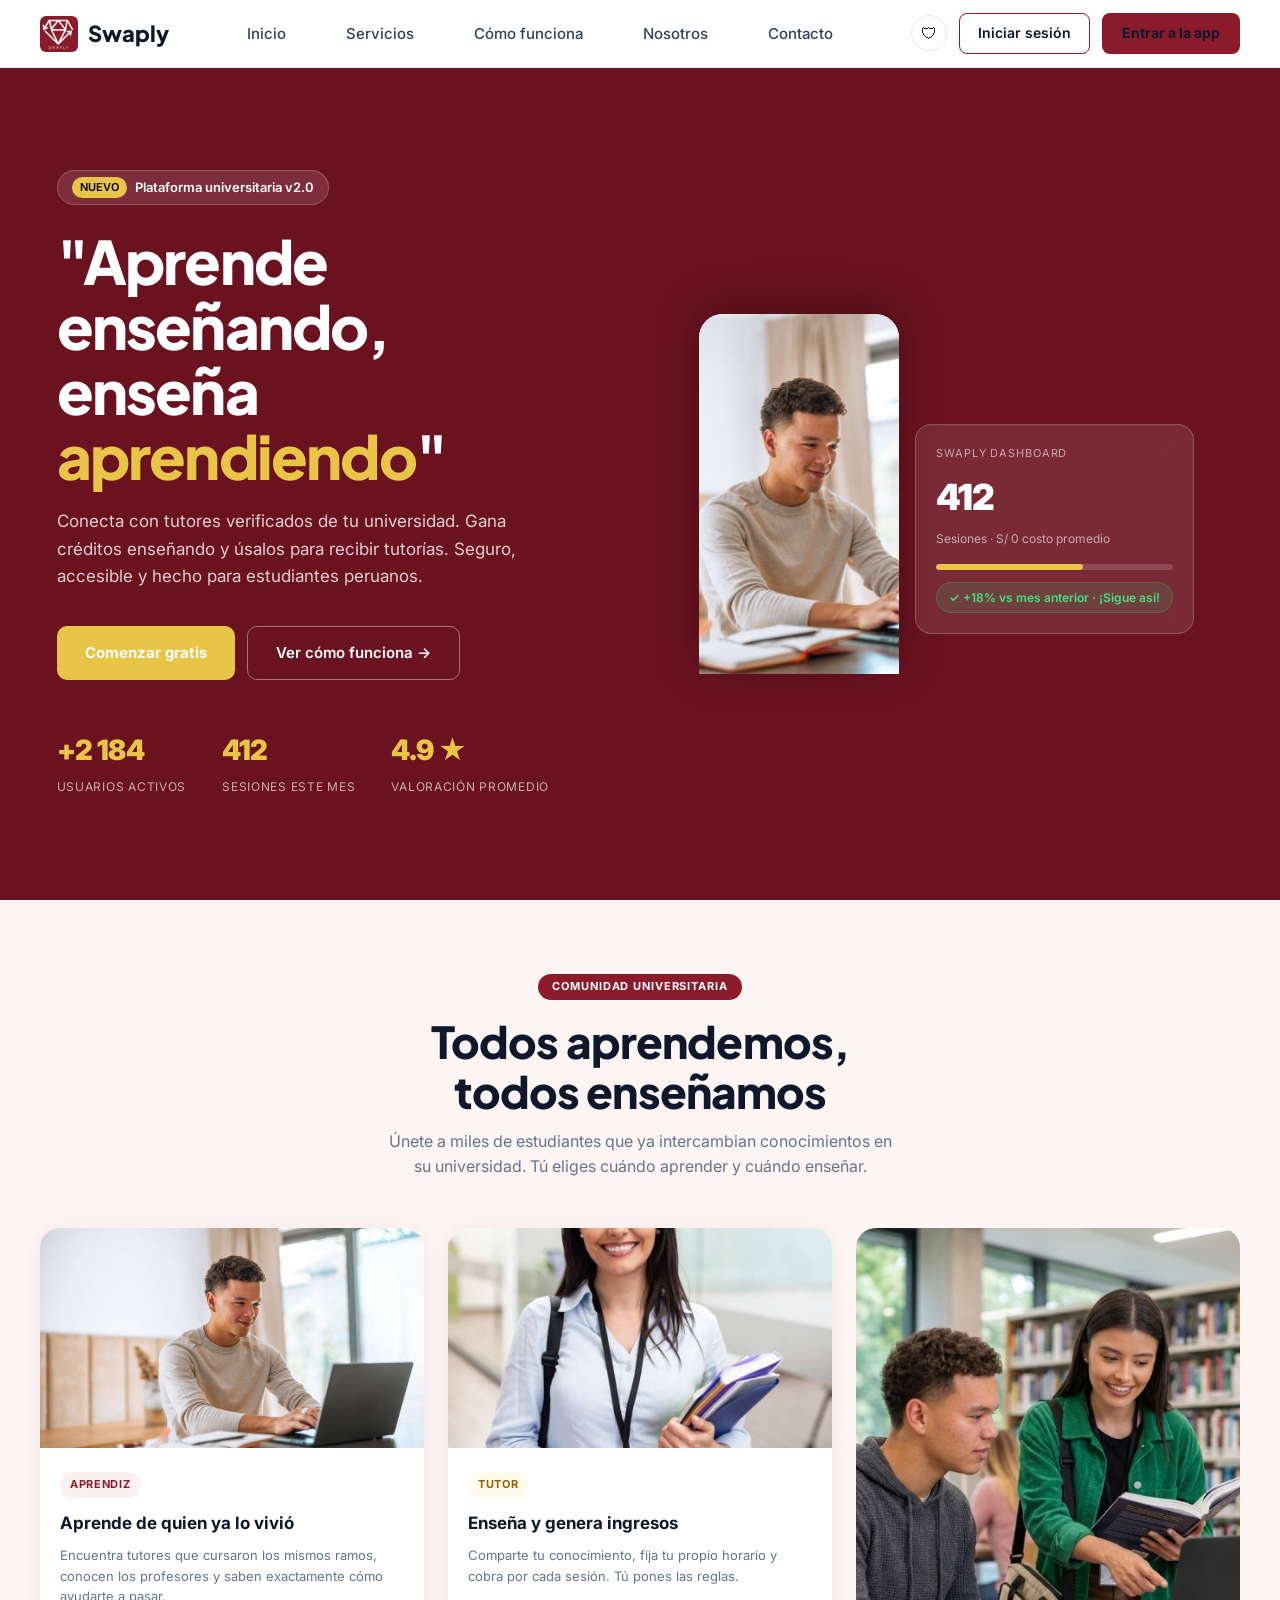
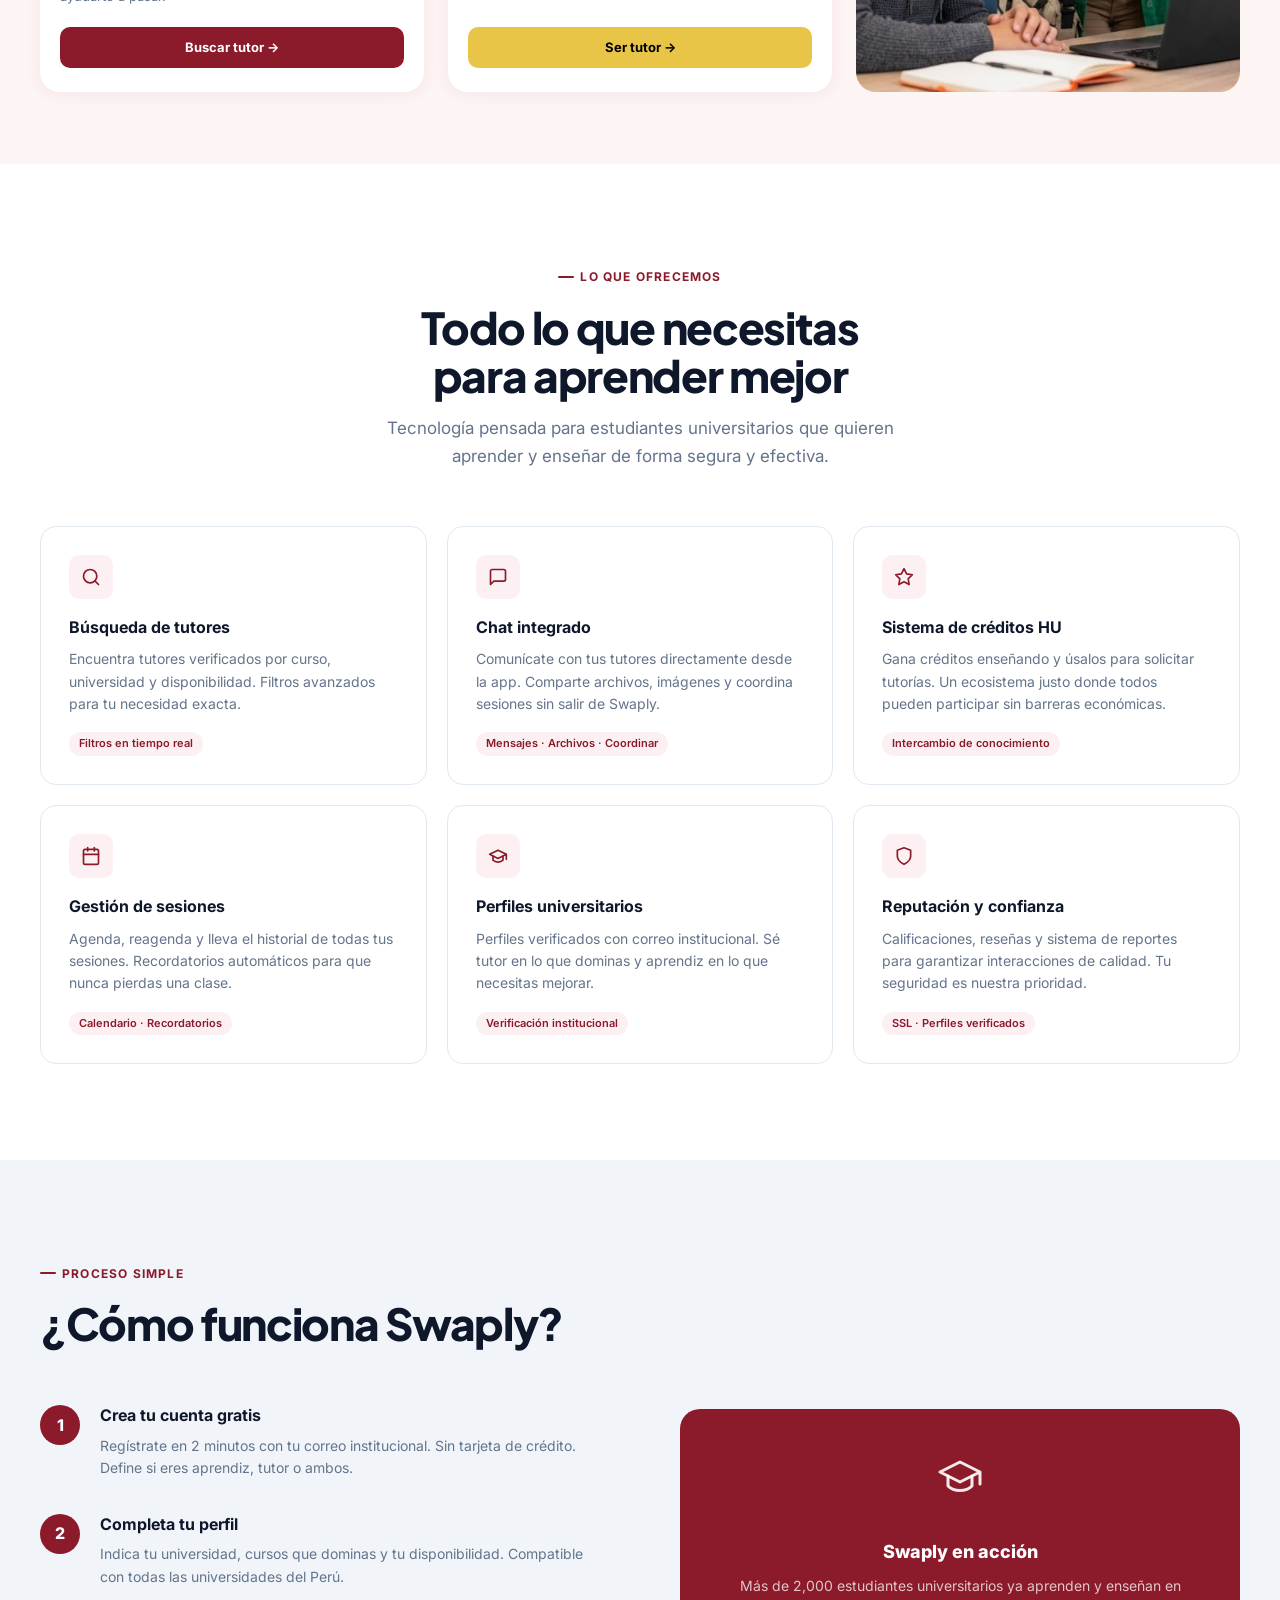
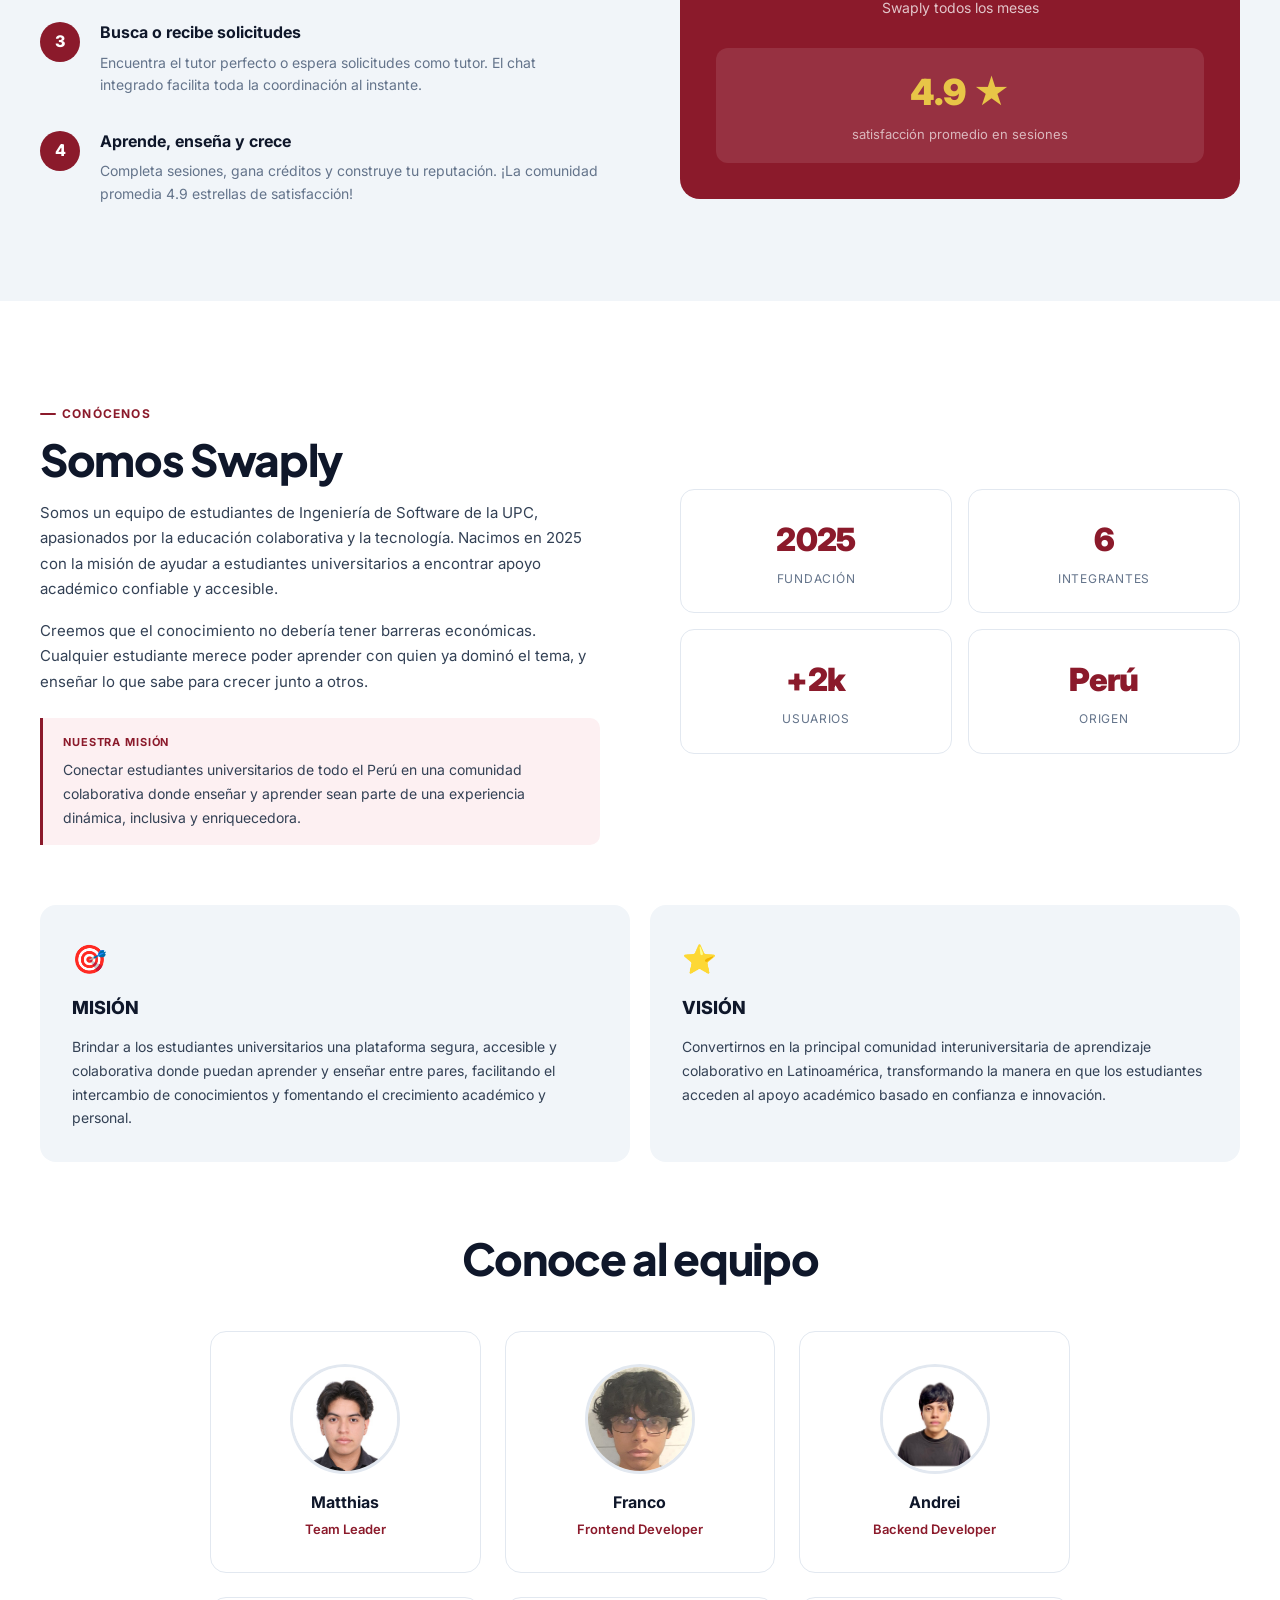
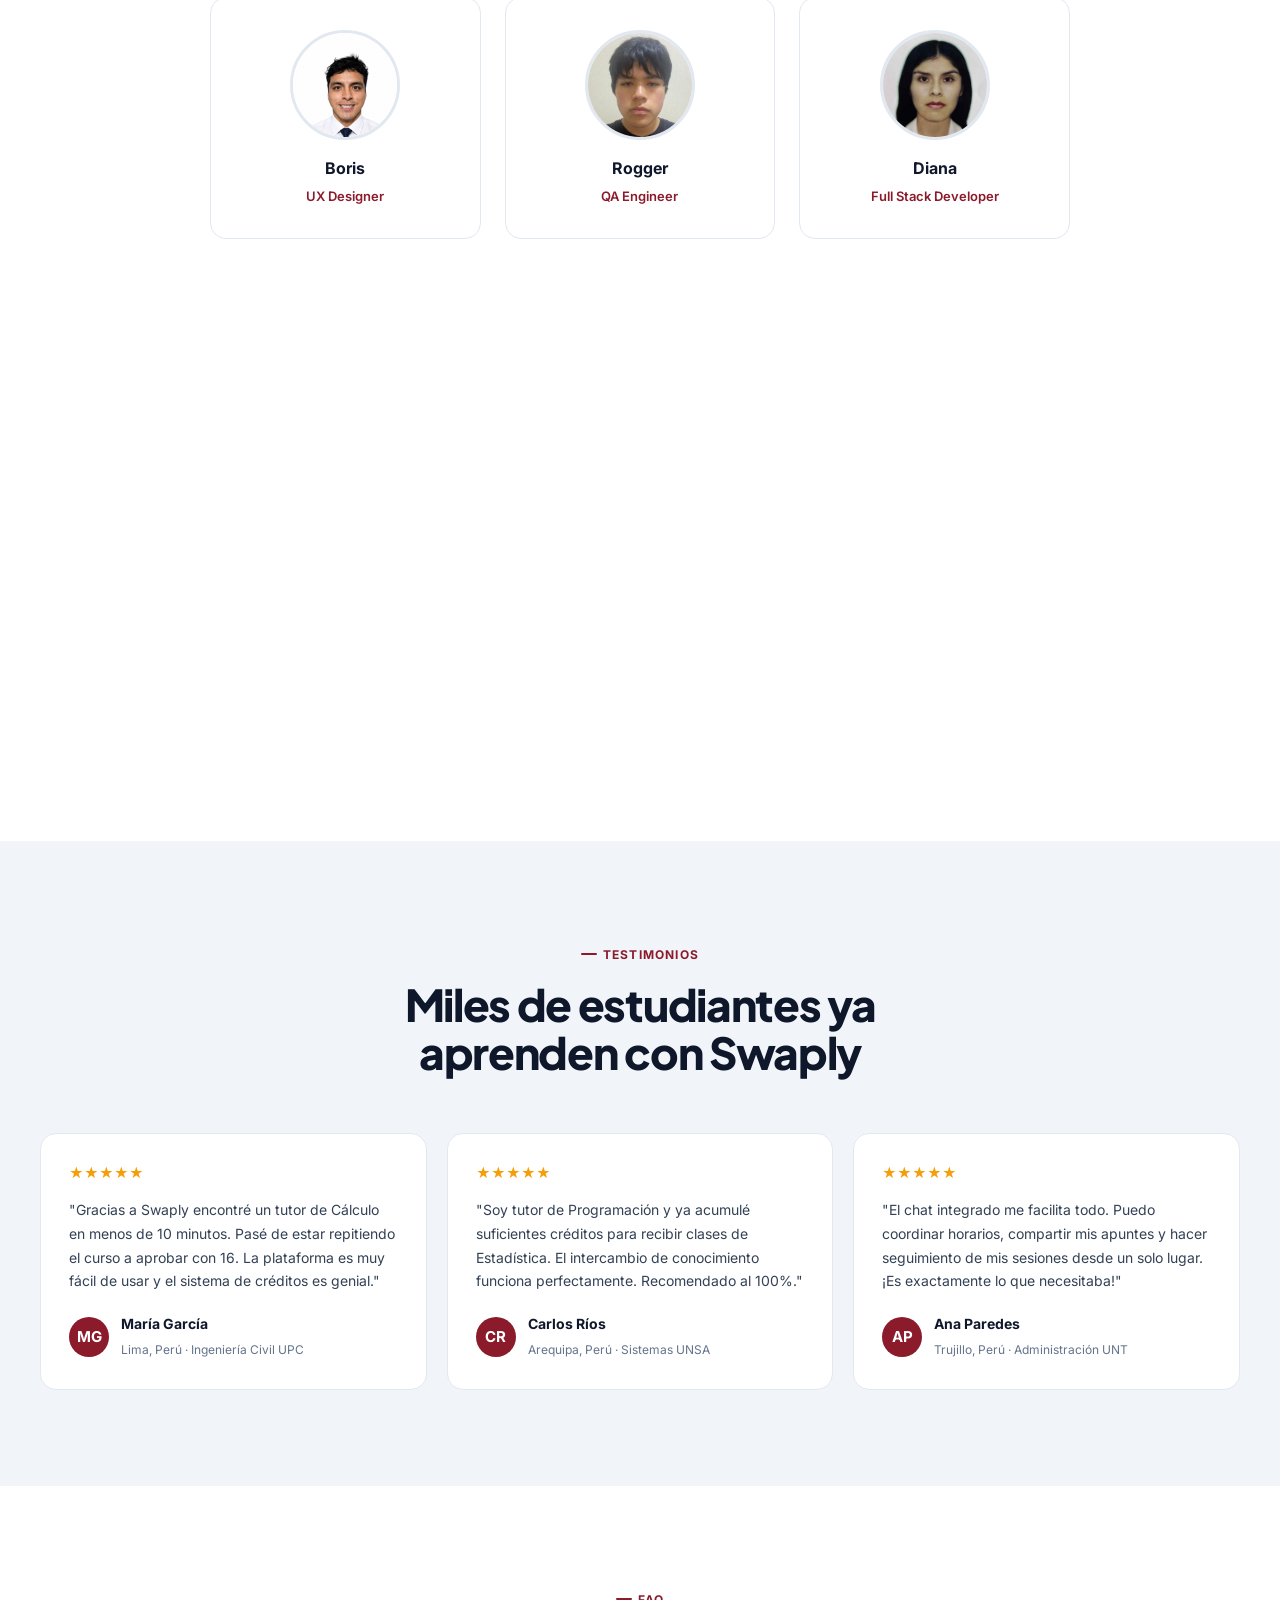
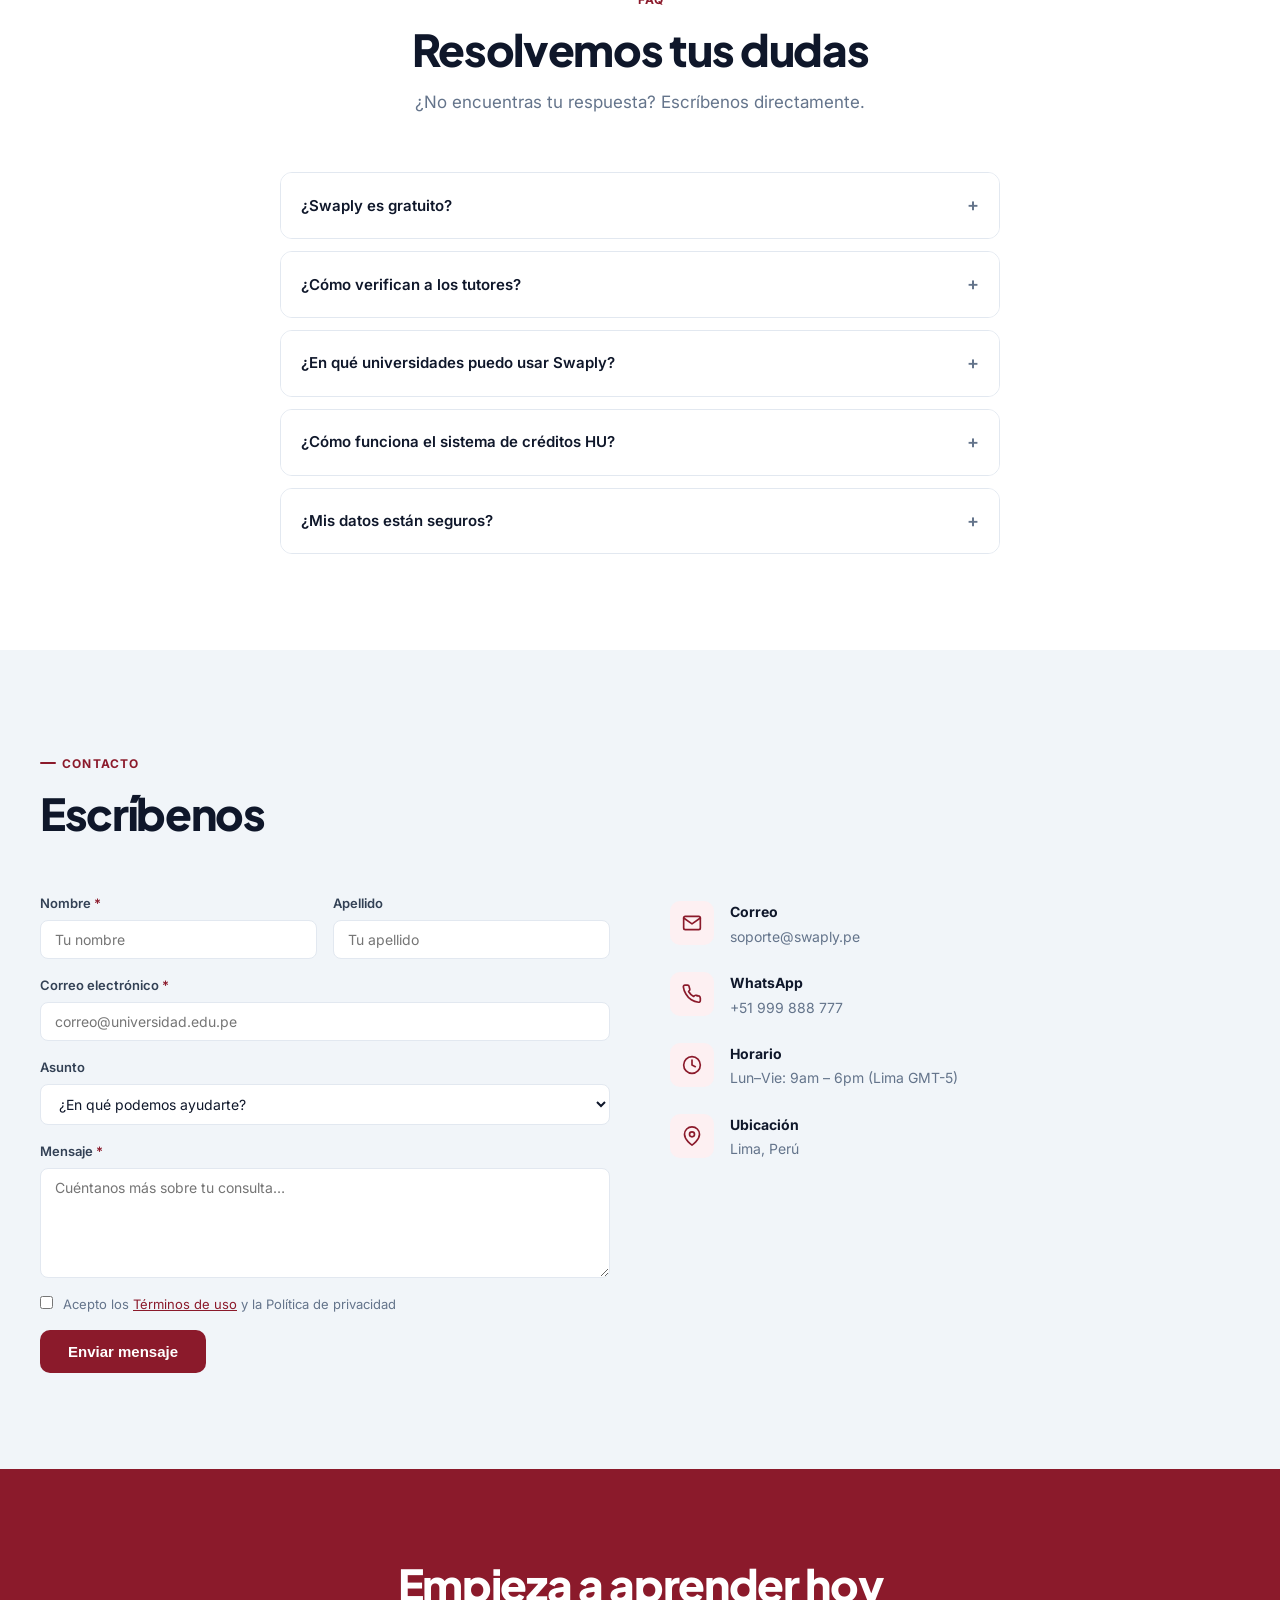
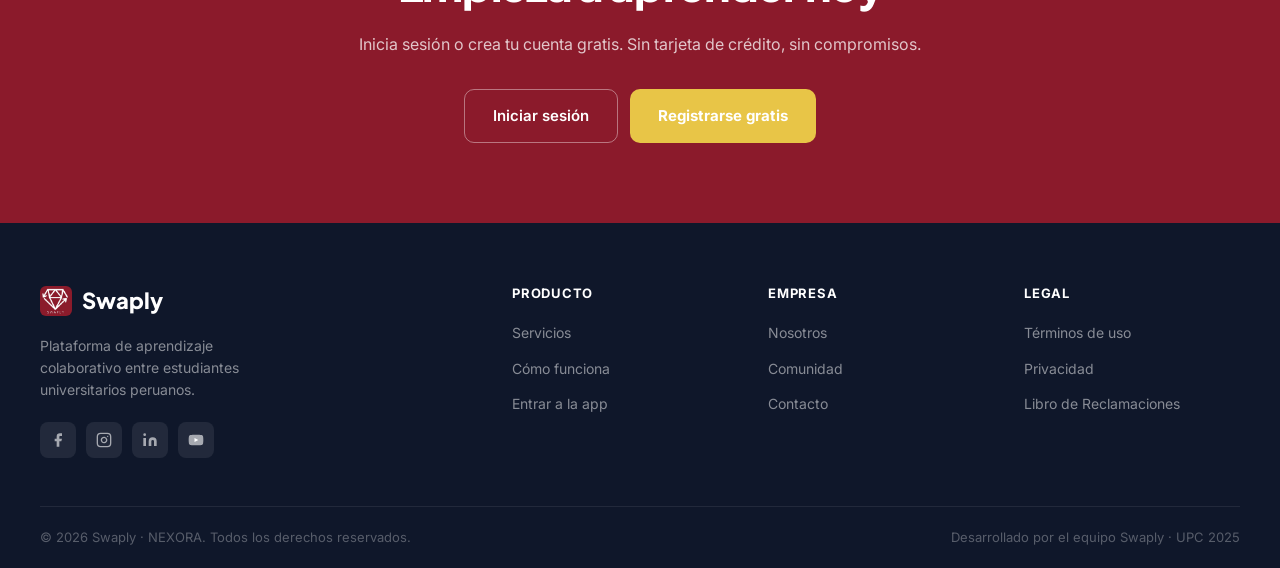
==== commit a21e9224: "nuevo landing  page" ====
--- a/public/index.html
+++ b/public/index.html
@@ -31,7 +31,7 @@
       Swaply
     </a>
     <nav class="landing-nav">
-      <a href="#inicio" class="active">Inicio</a>
+      <a href="#inicio">Inicio</a>
       <a href="#servicios">Servicios</a>
       <a href="#como-funciona">Cómo funciona</a>
       <a href="#nosotros">Nosotros</a>
@@ -84,6 +84,47 @@
             <div class="sub">Sesiones · S/ 0 costo promedio</div>
             <div class="hero-bar"><div class="hero-bar-fill"></div></div>
             <div class="hero-pill">✓ +18% vs mes anterior · ¡Sigue así!</div>
+          </div>
+        </div>
+      </div>
+    </section>
+
+    <!-- COMUNIDAD -->
+    <section class="section" style="background:#fdf4f4;padding:72px 40px;">
+      <div style="max-width:var(--max-w);margin:0 auto;">
+        <div style="text-align:center;margin-bottom:48px;">
+          <div style="display:inline-block;background:var(--primary);color:#fff;font-size:11px;font-weight:700;letter-spacing:.08em;text-transform:uppercase;padding:4px 14px;border-radius:100px;margin-bottom:16px;">Comunidad universitaria</div>
+          <h2 style="font-family:'Plus Jakarta Sans',sans-serif;font-weight:800;font-size:clamp(28px,4vw,44px);color:var(--ink);letter-spacing:-.02em;line-height:1.15;margin-bottom:12px;">Todos aprendemos,<br>todos enseñamos</h2>
+          <p style="font-size:16px;color:var(--muted);max-width:520px;margin:0 auto;">Únete a miles de estudiantes que ya intercambian conocimientos en su universidad. Tú eliges cuándo aprender y cuándo enseñar.</p>
+        </div>
+        <div style="display:grid;grid-template-columns:1fr 1fr 1fr;gap:24px;align-items:stretch;">
+          <!-- Card Aprendiz -->
+          <div style="background:#fff;border-radius:20px;overflow:hidden;box-shadow:0 2px 16px rgba(139,26,43,.07);display:flex;flex-direction:column;">
+            <div style="height:220px;overflow:hidden;">
+              <img src="assets/images/Aprendiz.jpeg" alt="Aprendiz" style="width:100%;height:100%;object-fit:cover;display:block;">
+            </div>
+            <div style="padding:24px 20px;flex:1;display:flex;flex-direction:column;">
+              <div style="display:inline-flex;align-items:center;gap:6px;background:#fdf0f2;color:var(--primary);font-size:11px;font-weight:700;text-transform:uppercase;letter-spacing:.06em;padding:4px 10px;border-radius:100px;margin-bottom:12px;align-self:flex-start;">Aprendiz</div>
+              <div style="font-weight:700;font-size:17px;color:var(--ink);margin-bottom:8px;">Aprende de quien ya lo vivió</div>
+              <p style="font-size:13px;color:var(--muted);line-height:1.6;flex:1;">Encuentra tutores que cursaron los mismos ramos, conocen los profesores y saben exactamente cómo ayudarte a pasar.</p>
+              <a href="app.html" style="margin-top:20px;display:inline-block;background:var(--primary);color:#fff;font-weight:700;font-size:13px;padding:10px 20px;border-radius:10px;text-align:center;">Buscar tutor →</a>
+            </div>
+          </div>
+          <!-- Card Tutor -->
+          <div style="background:#fff;border-radius:20px;overflow:hidden;box-shadow:0 2px 16px rgba(139,26,43,.07);display:flex;flex-direction:column;">
+            <div style="height:220px;overflow:hidden;">
+              <img src="assets/images/Tutores.jpeg" alt="Tutores" style="width:100%;height:100%;object-fit:cover;display:block;">
+            </div>
+            <div style="padding:24px 20px;flex:1;display:flex;flex-direction:column;">
+              <div style="display:inline-flex;align-items:center;gap:6px;background:#fffbea;color:#92620a;font-size:11px;font-weight:700;text-transform:uppercase;letter-spacing:.06em;padding:4px 10px;border-radius:100px;margin-bottom:12px;align-self:flex-start;">Tutor</div>
+              <div style="font-weight:700;font-size:17px;color:var(--ink);margin-bottom:8px;">Enseña y genera ingresos</div>
+              <p style="font-size:13px;color:var(--muted);line-height:1.6;flex:1;">Comparte tu conocimiento, fija tu propio horario y cobra por cada sesión. Tú pones las reglas.</p>
+              <a href="app.html" style="margin-top:20px;display:inline-block;background:var(--accent);color:#000;font-weight:700;font-size:13px;padding:10px 20px;border-radius:10px;text-align:center;">Ser tutor →</a>
+            </div>
+          </div>
+          <!-- Large photo -->
+          <div style="border-radius:20px;overflow:hidden;min-height:380px;">
+            <img src="assets/images/aprendiendo.jpeg" alt="Aprendiendo" style="width:100%;height:100%;object-fit:cover;display:block;">
           </div>
         </div>
       </div>
--- a/public/assets/styles/landing.css
+++ b/public/assets/styles/landing.css
@@ -48,9 +48,11 @@
 }
 .landing-nav a {
   font-size: 15px; font-weight: 500; color: var(--ink2);
-  transition: color .2s;
-}
-.landing-nav a:hover, .landing-nav a.active { color: var(--primary); }
+  padding: 6px 14px; border-radius: 8px;
+  transition: background .2s, color .2s;
+}
+.landing-nav a:hover { background: #f1f5f9; color: var(--ink); }
+.landing-nav a.active { background: #f1f5f9; color: var(--ink); font-weight: 600; }
 .header-actions { display: flex; align-items: center; gap: 12px; }
 .btn-ghost {
   padding: 8px 18px; border-radius: 8px; font-size: 14px; font-weight: 600;
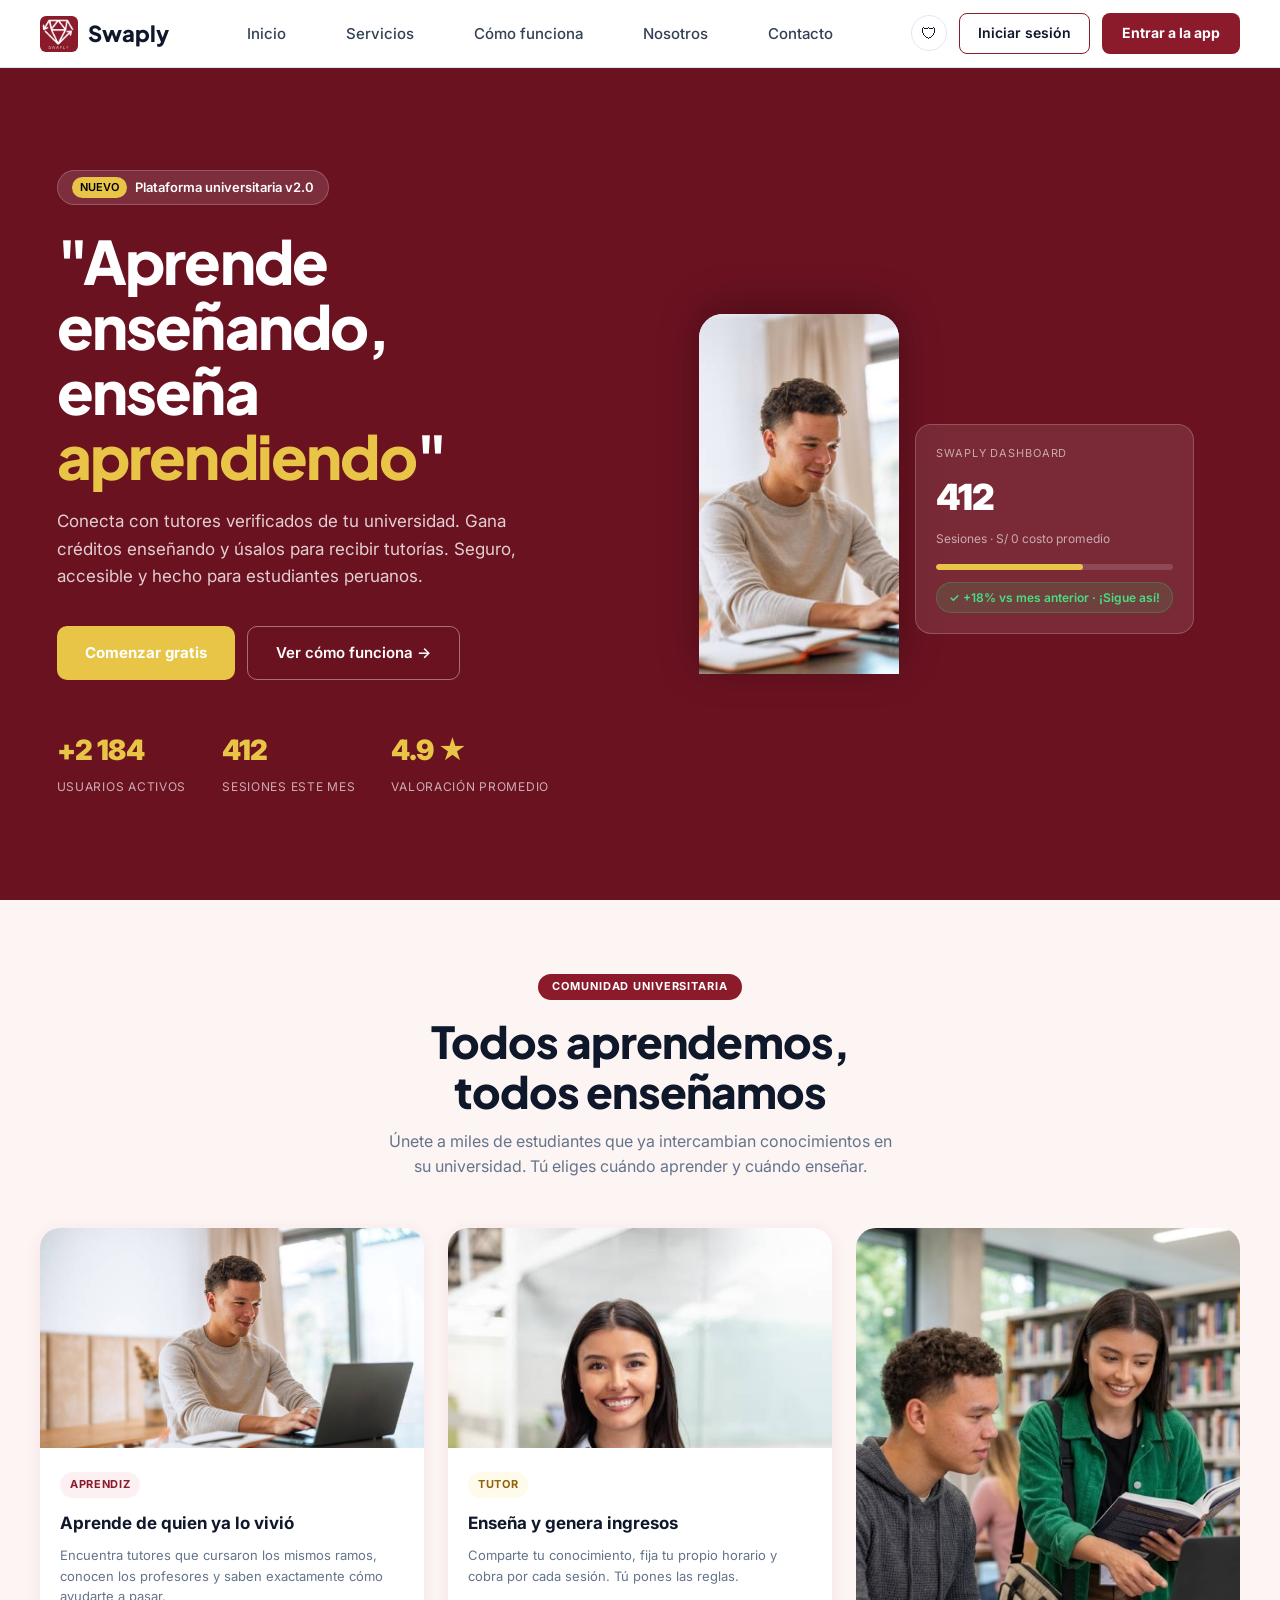
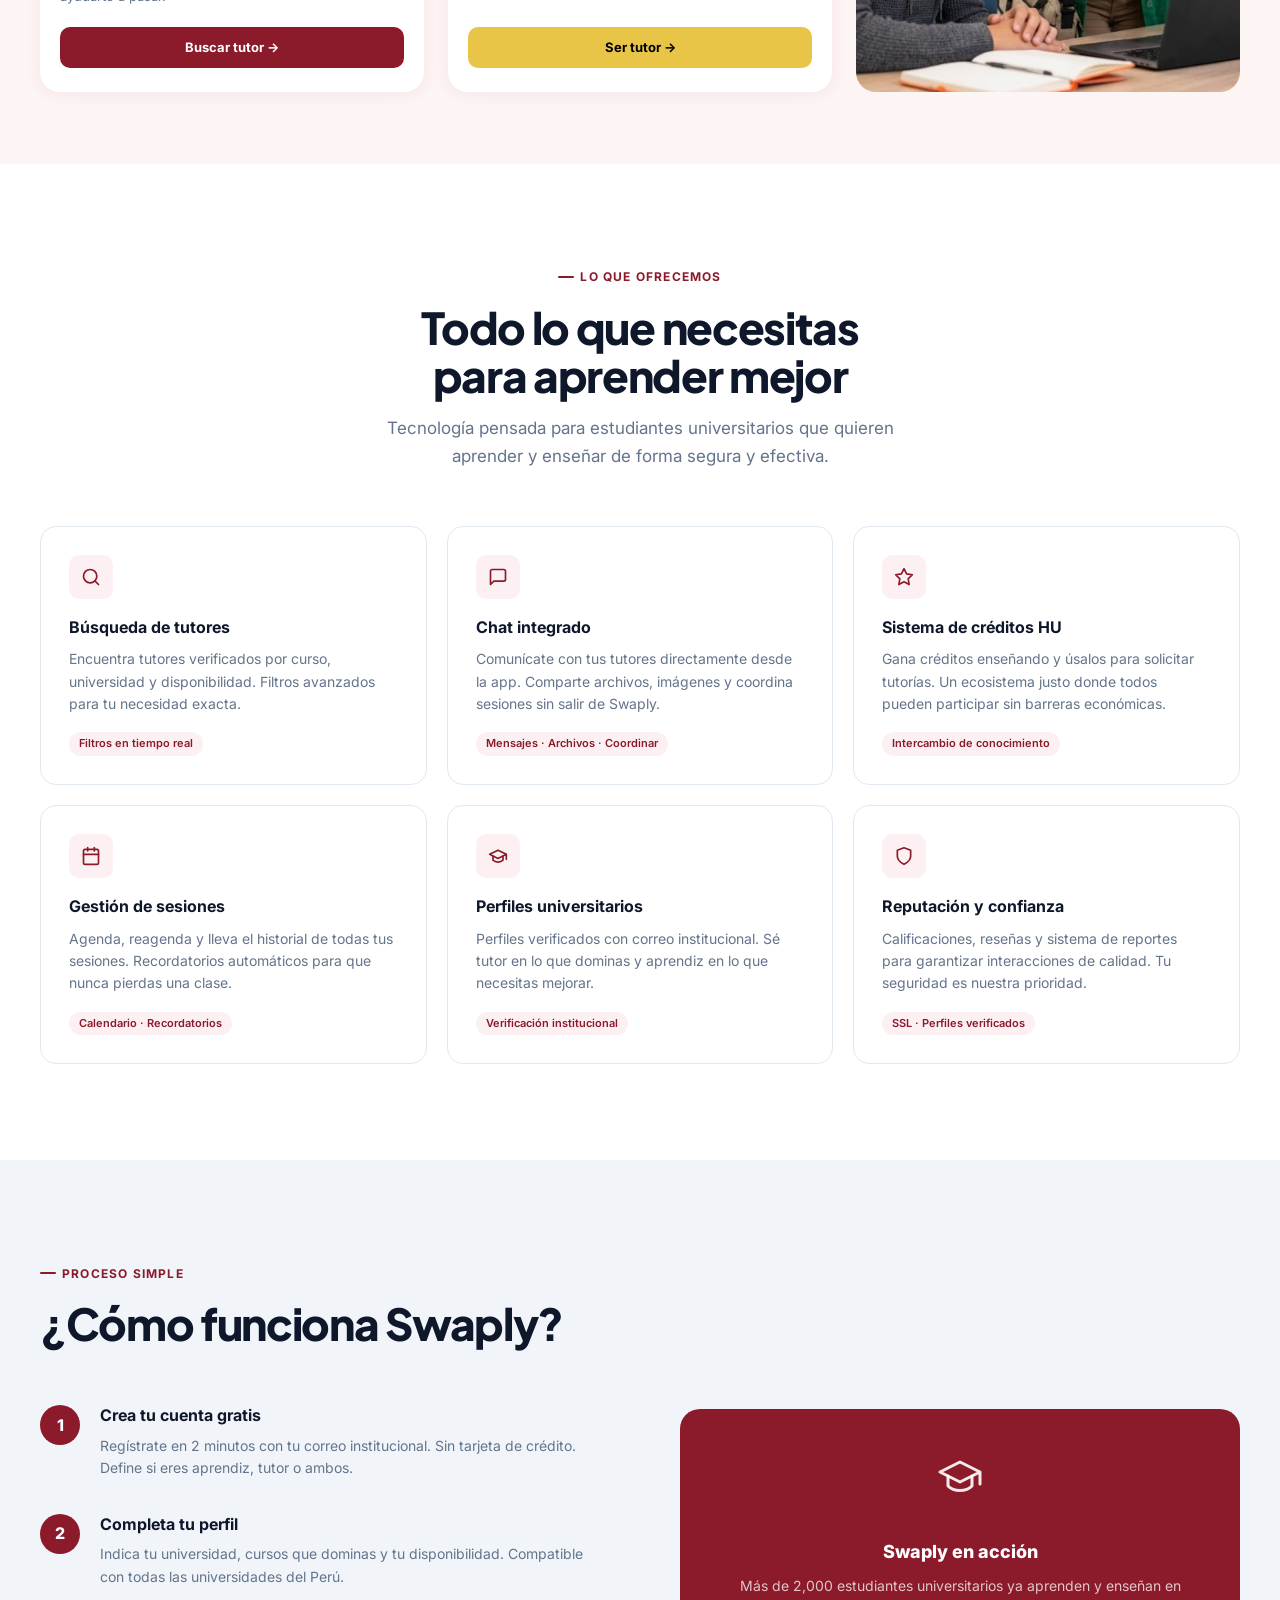
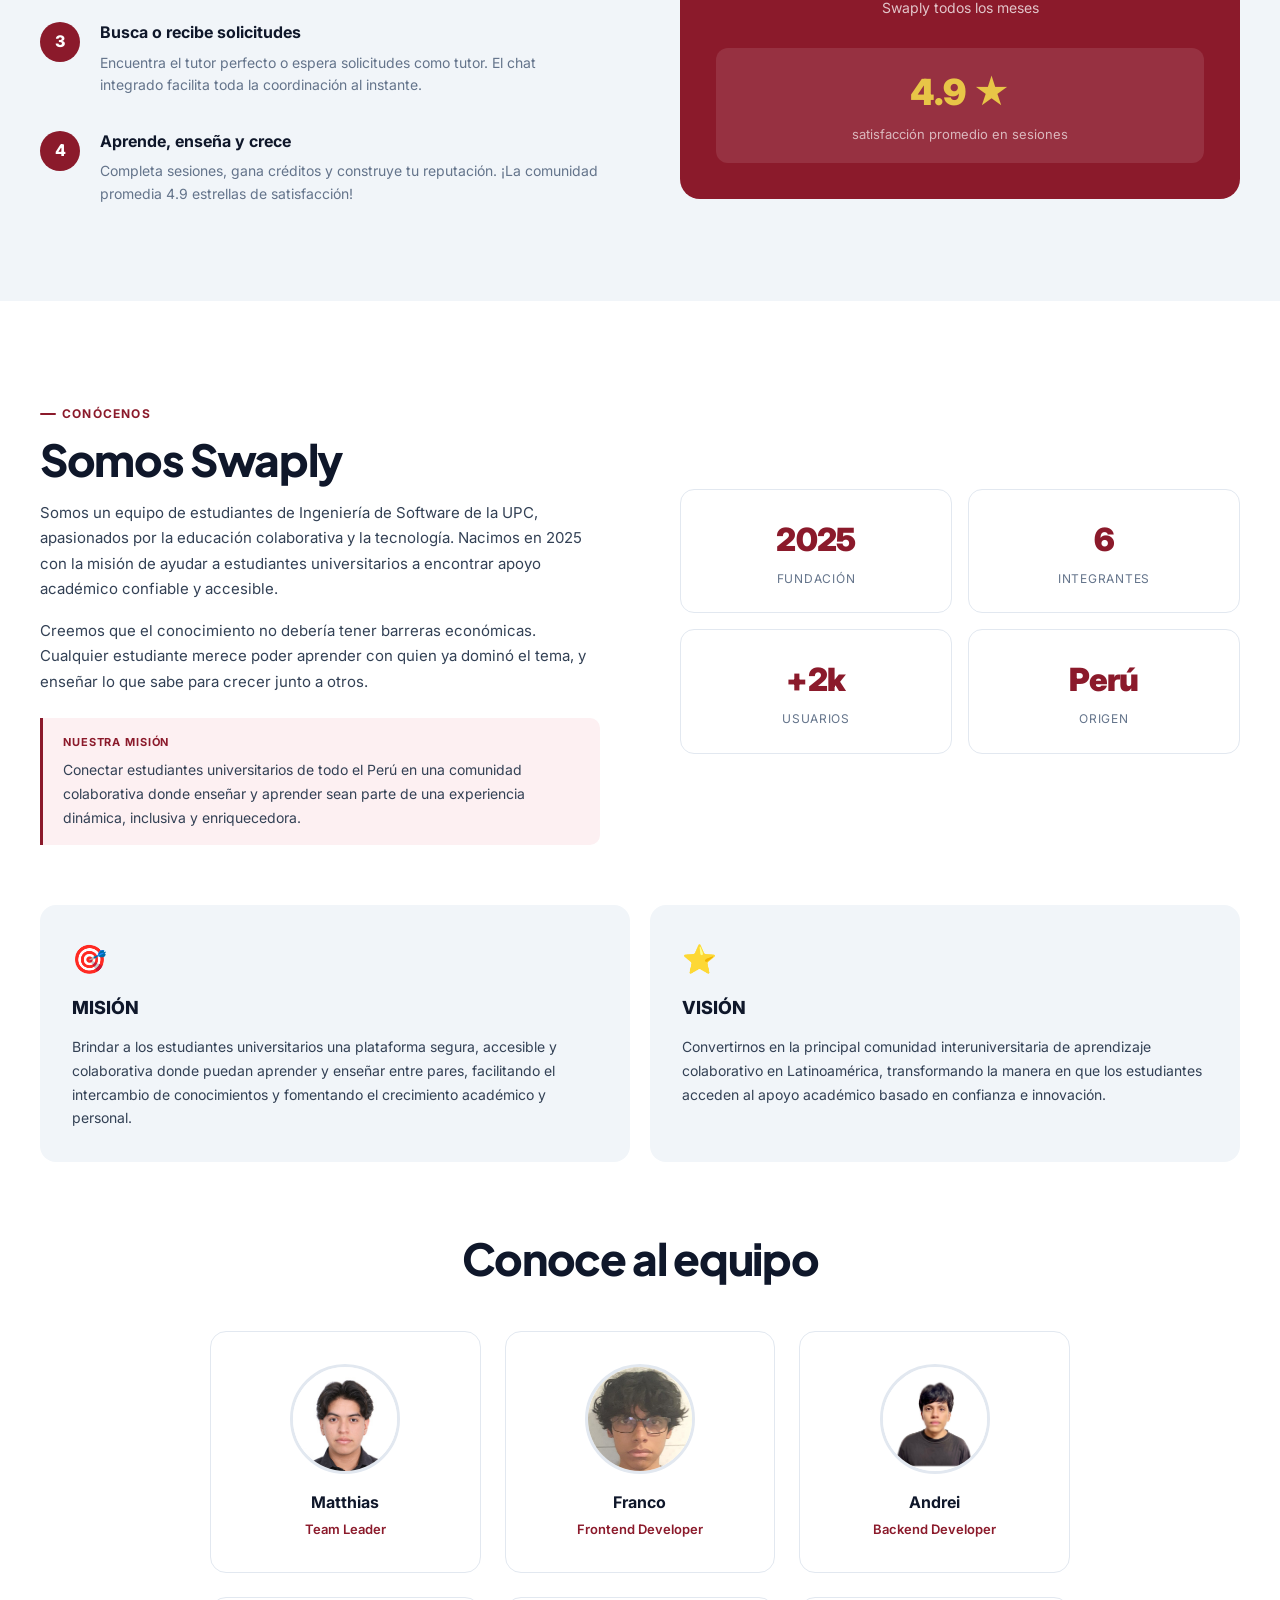
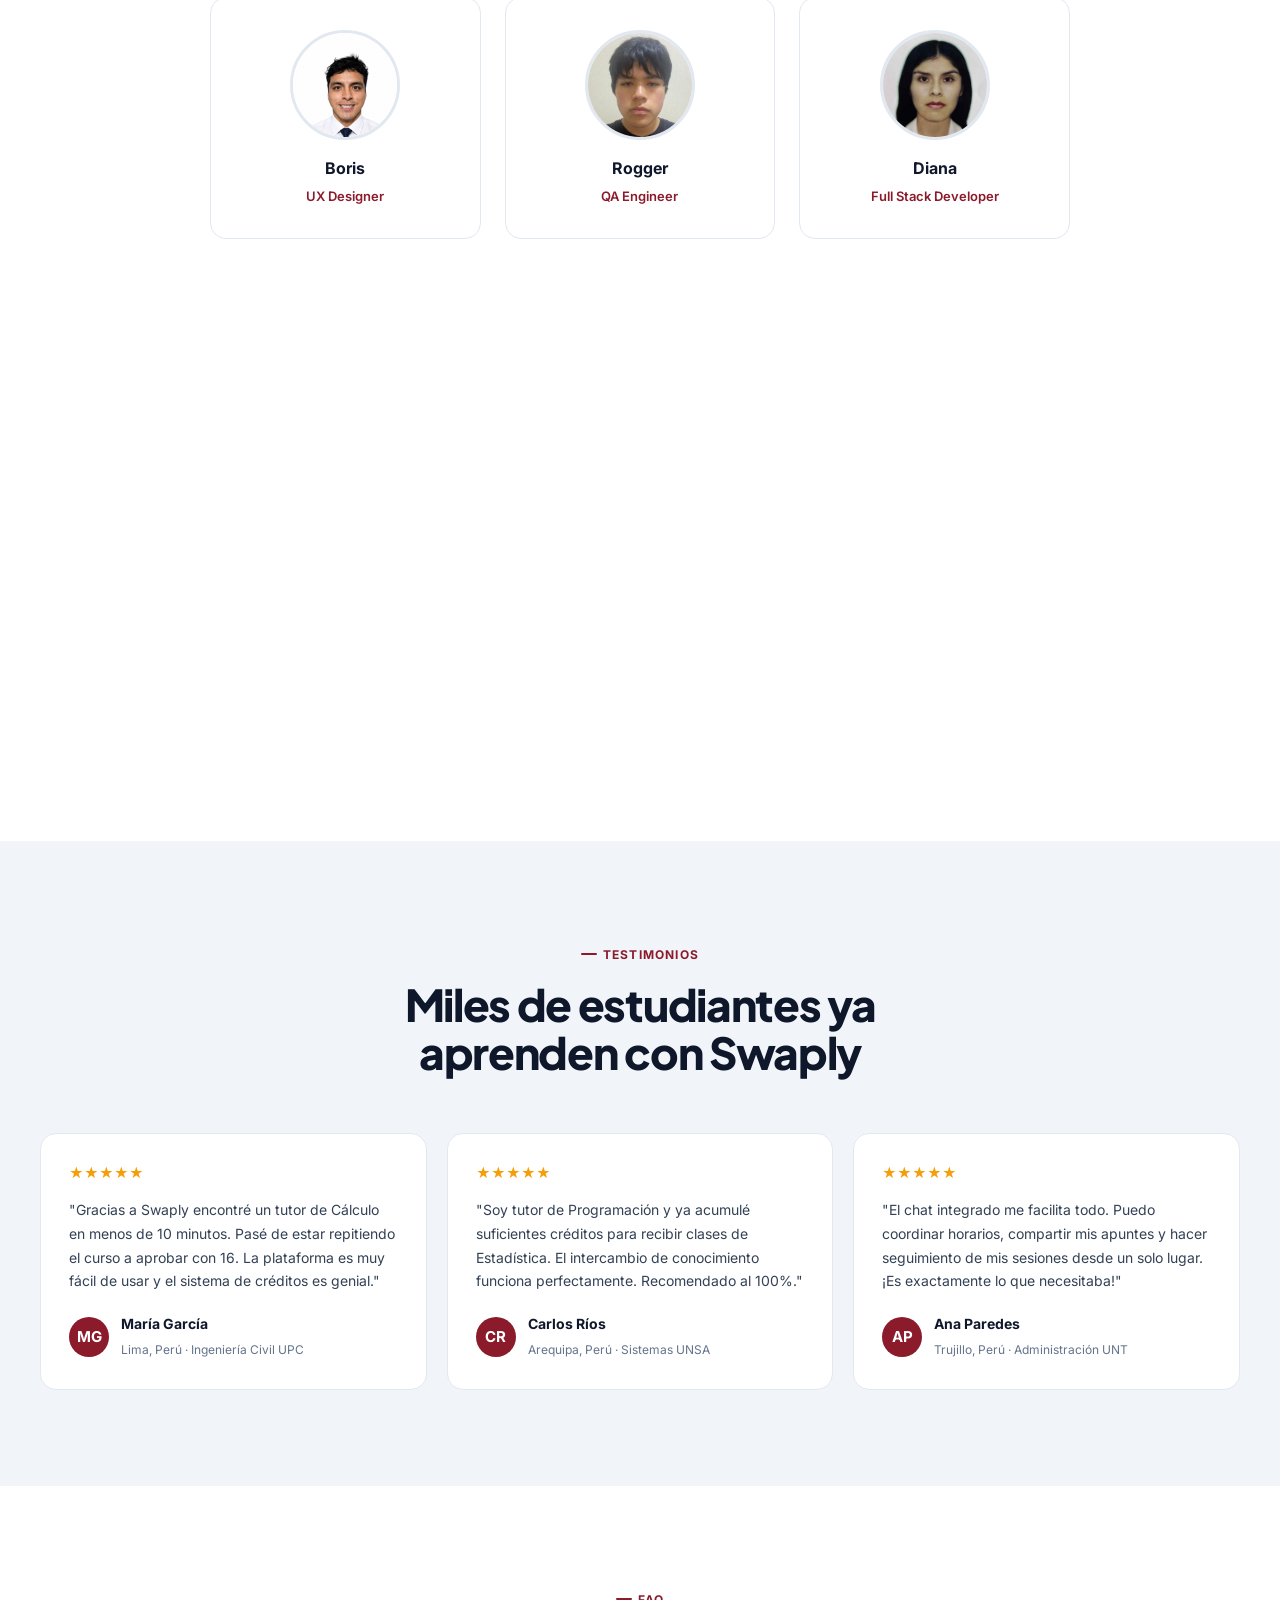
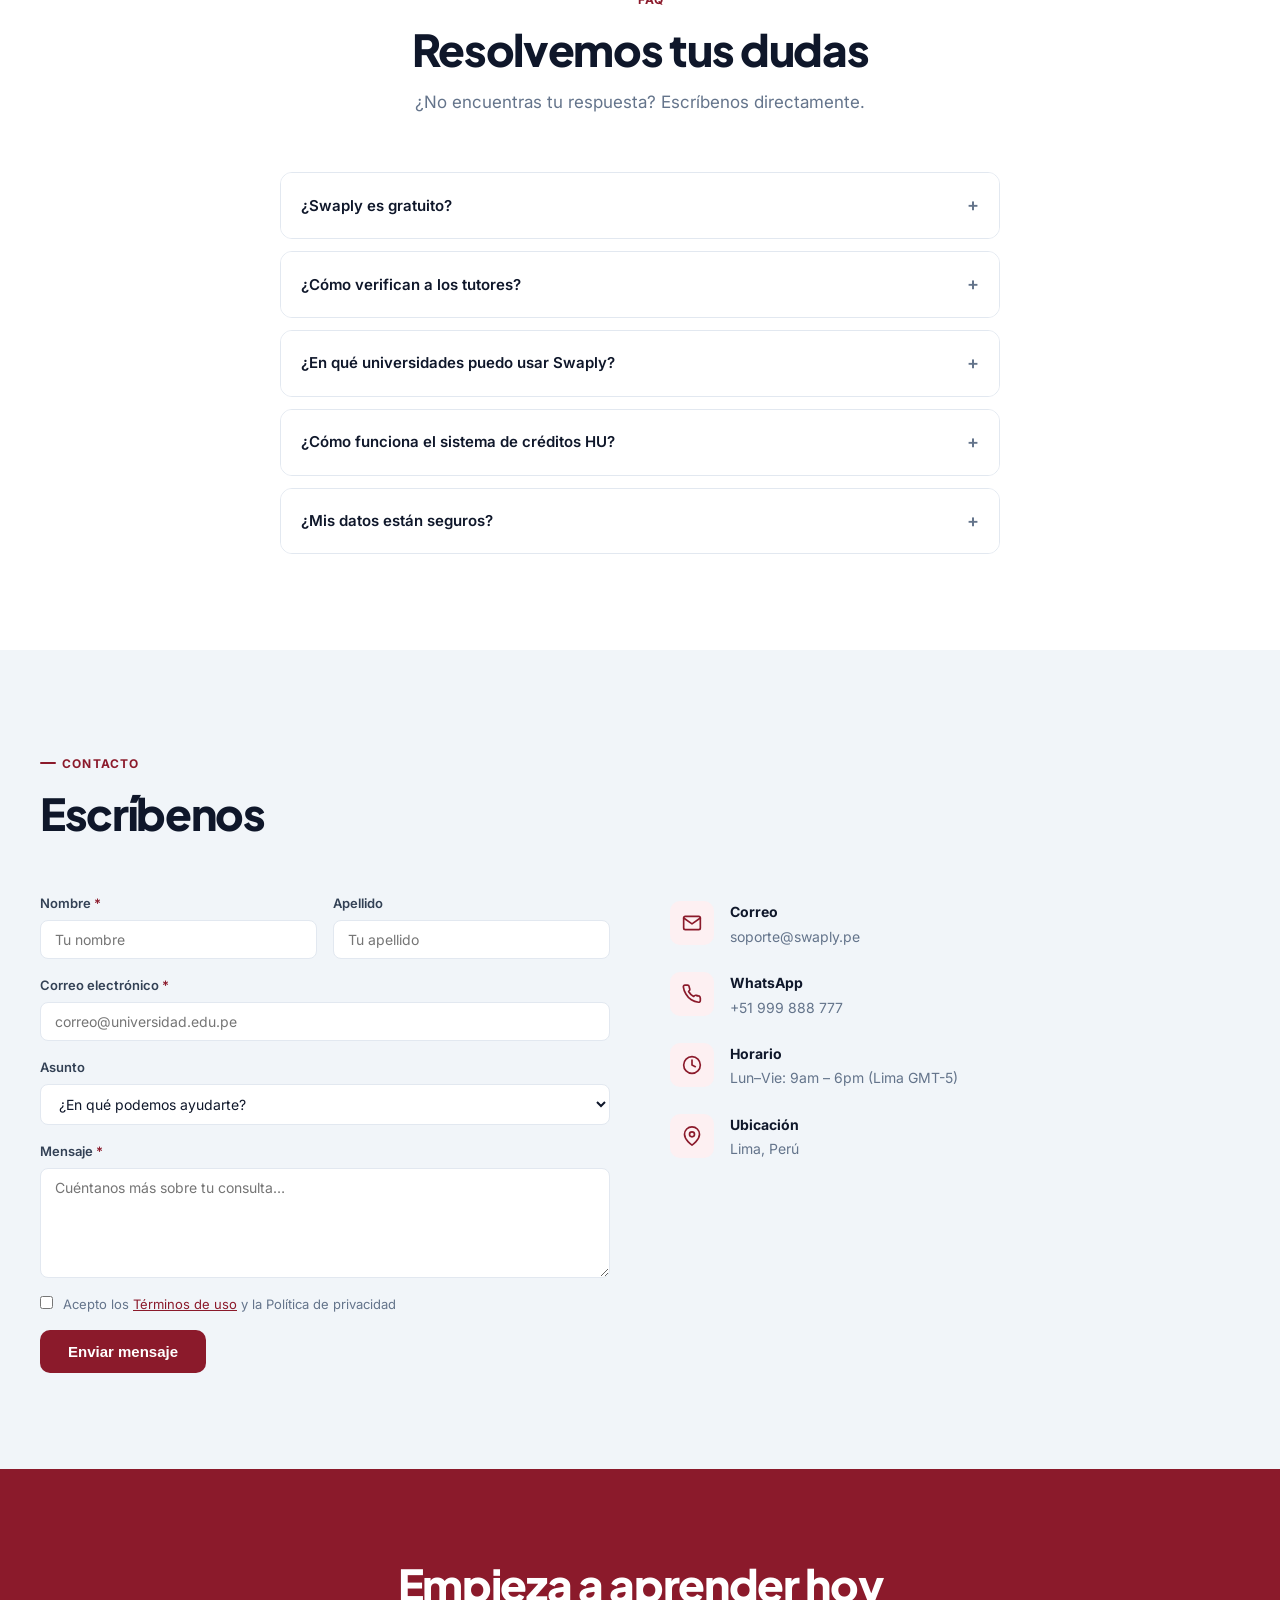
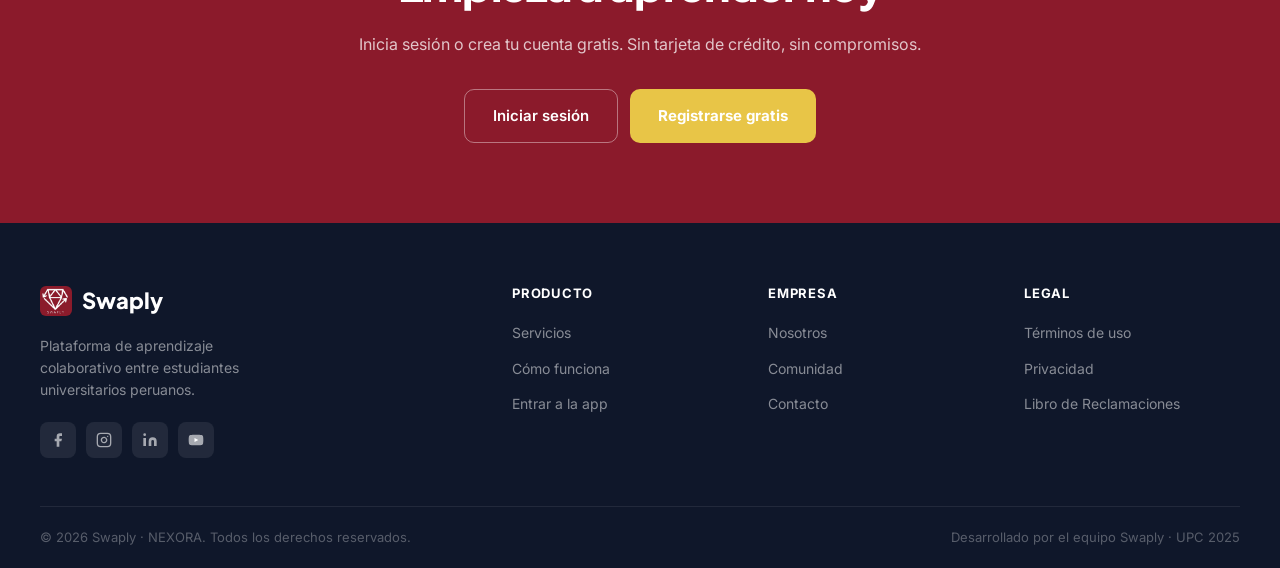
==== commit 26a5a8fe: "Update index.html" ====
--- a/public/index.html
+++ b/public/index.html
@@ -40,7 +40,7 @@
     <div class="header-actions">
       <a href="admin-login.html" class="icon-btn" aria-label="Admin" title="Acceso administrador" style="text-decoration:none;">🛡</a>
       <a href="app.html" class="btn-ghost">Iniciar sesión</a>
-      <a href="app.html" class="btn-app">Entrar a la app</a>
+      <a href="app.html" class="btn-app" style="color:#fff;">Entrar a la app</a>
     </div>
   </header>
 
@@ -113,7 +113,7 @@
           <!-- Card Tutor -->
           <div style="background:#fff;border-radius:20px;overflow:hidden;box-shadow:0 2px 16px rgba(139,26,43,.07);display:flex;flex-direction:column;">
             <div style="height:220px;overflow:hidden;">
-              <img src="assets/images/Tutores.jpeg" alt="Tutores" style="width:100%;height:100%;object-fit:cover;display:block;">
+              <img src="assets/images/Tutores.jpeg" alt="Tutores" style="width:100%;height:100%;object-fit:cover;object-position:top;display:block;">
             </div>
             <div style="padding:24px 20px;flex:1;display:flex;flex-direction:column;">
               <div style="display:inline-flex;align-items:center;gap:6px;background:#fffbea;color:#92620a;font-size:11px;font-weight:700;text-transform:uppercase;letter-spacing:.06em;padding:4px 10px;border-radius:100px;margin-bottom:12px;align-self:flex-start;">Tutor</div>
--- a/public/assets/styles/landing.css
+++ b/public/assets/styles/landing.css
@@ -62,7 +62,7 @@
 .btn-ghost:hover { background: var(--primary); color: #fff; }
 .btn-app {
   padding: 9px 20px; border-radius: 8px; font-size: 14px; font-weight: 700;
-  background: var(--primary); color: #fff; border: none; cursor: pointer;
+  background: var(--primary) !important; color: #fff !important; border: none; cursor: pointer;
   transition: background .2s;
 }
 .btn-app:hover { background: var(--primary-dark); }
